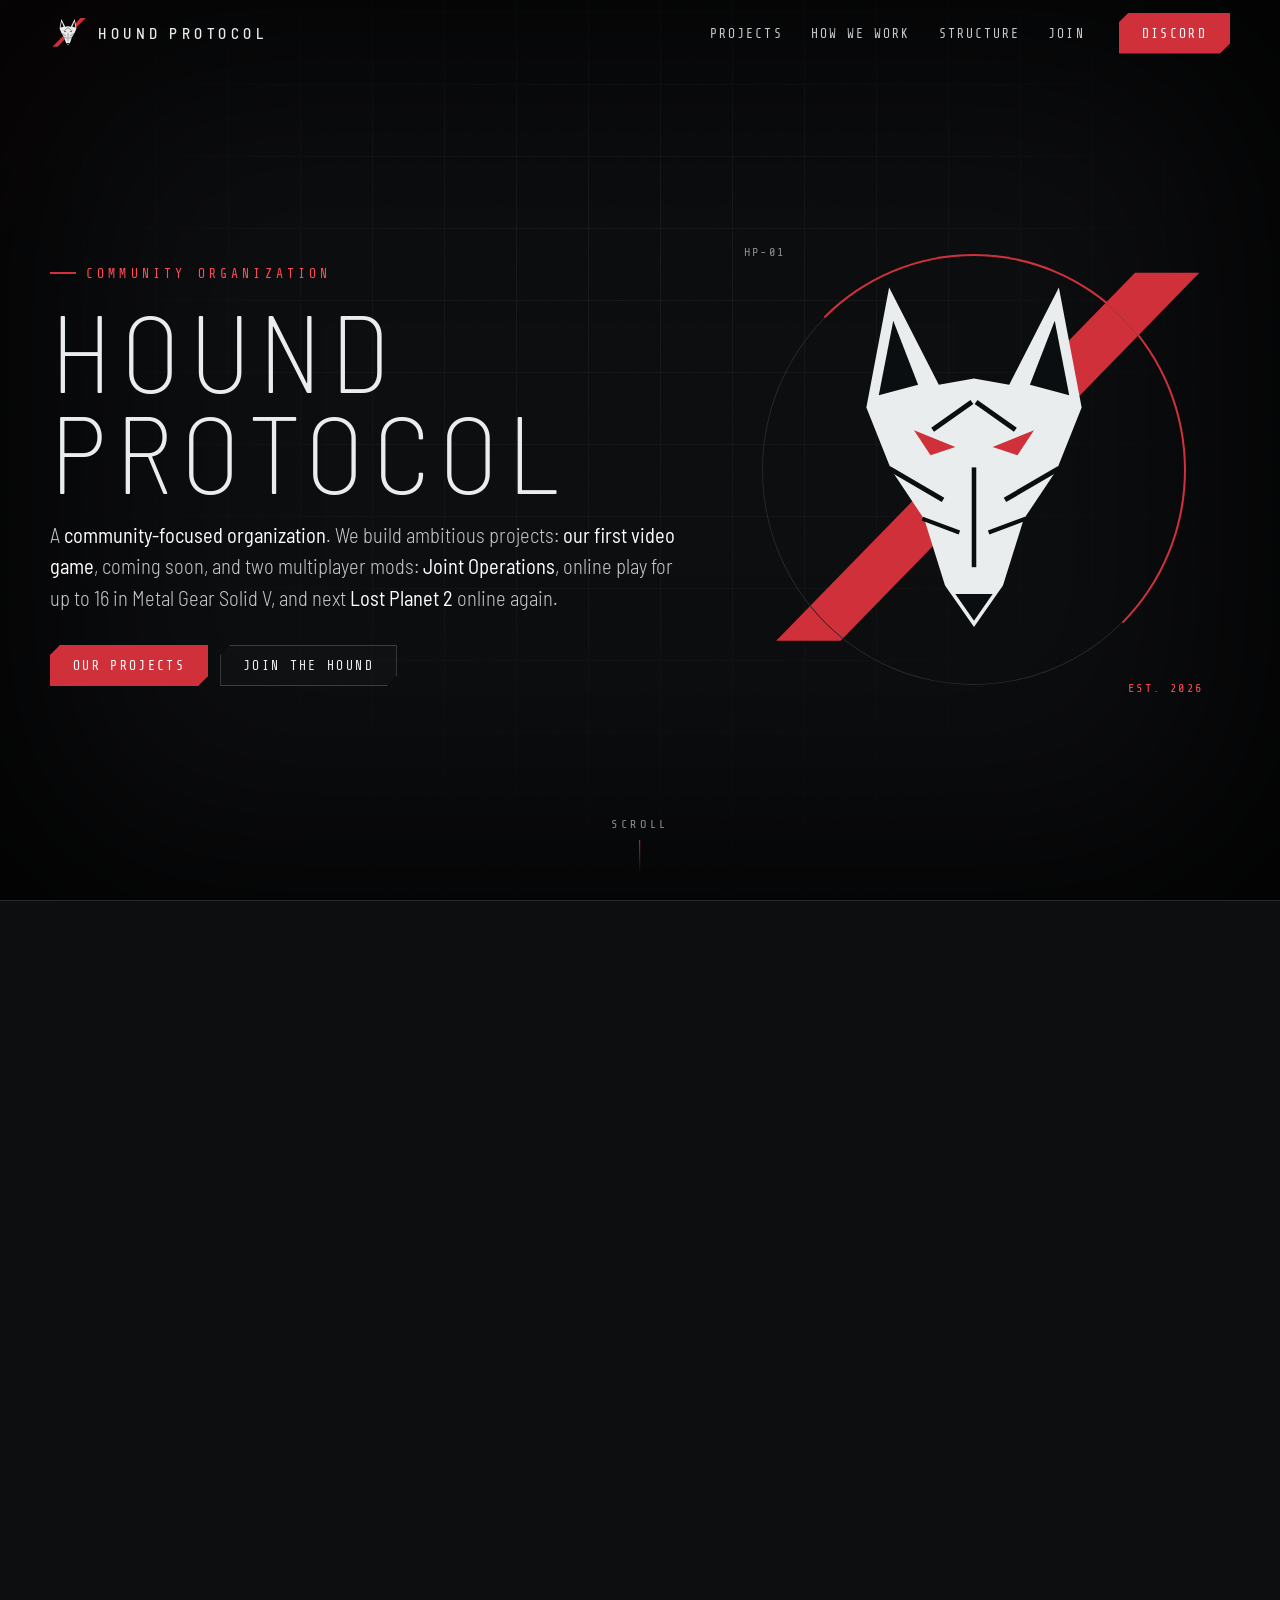
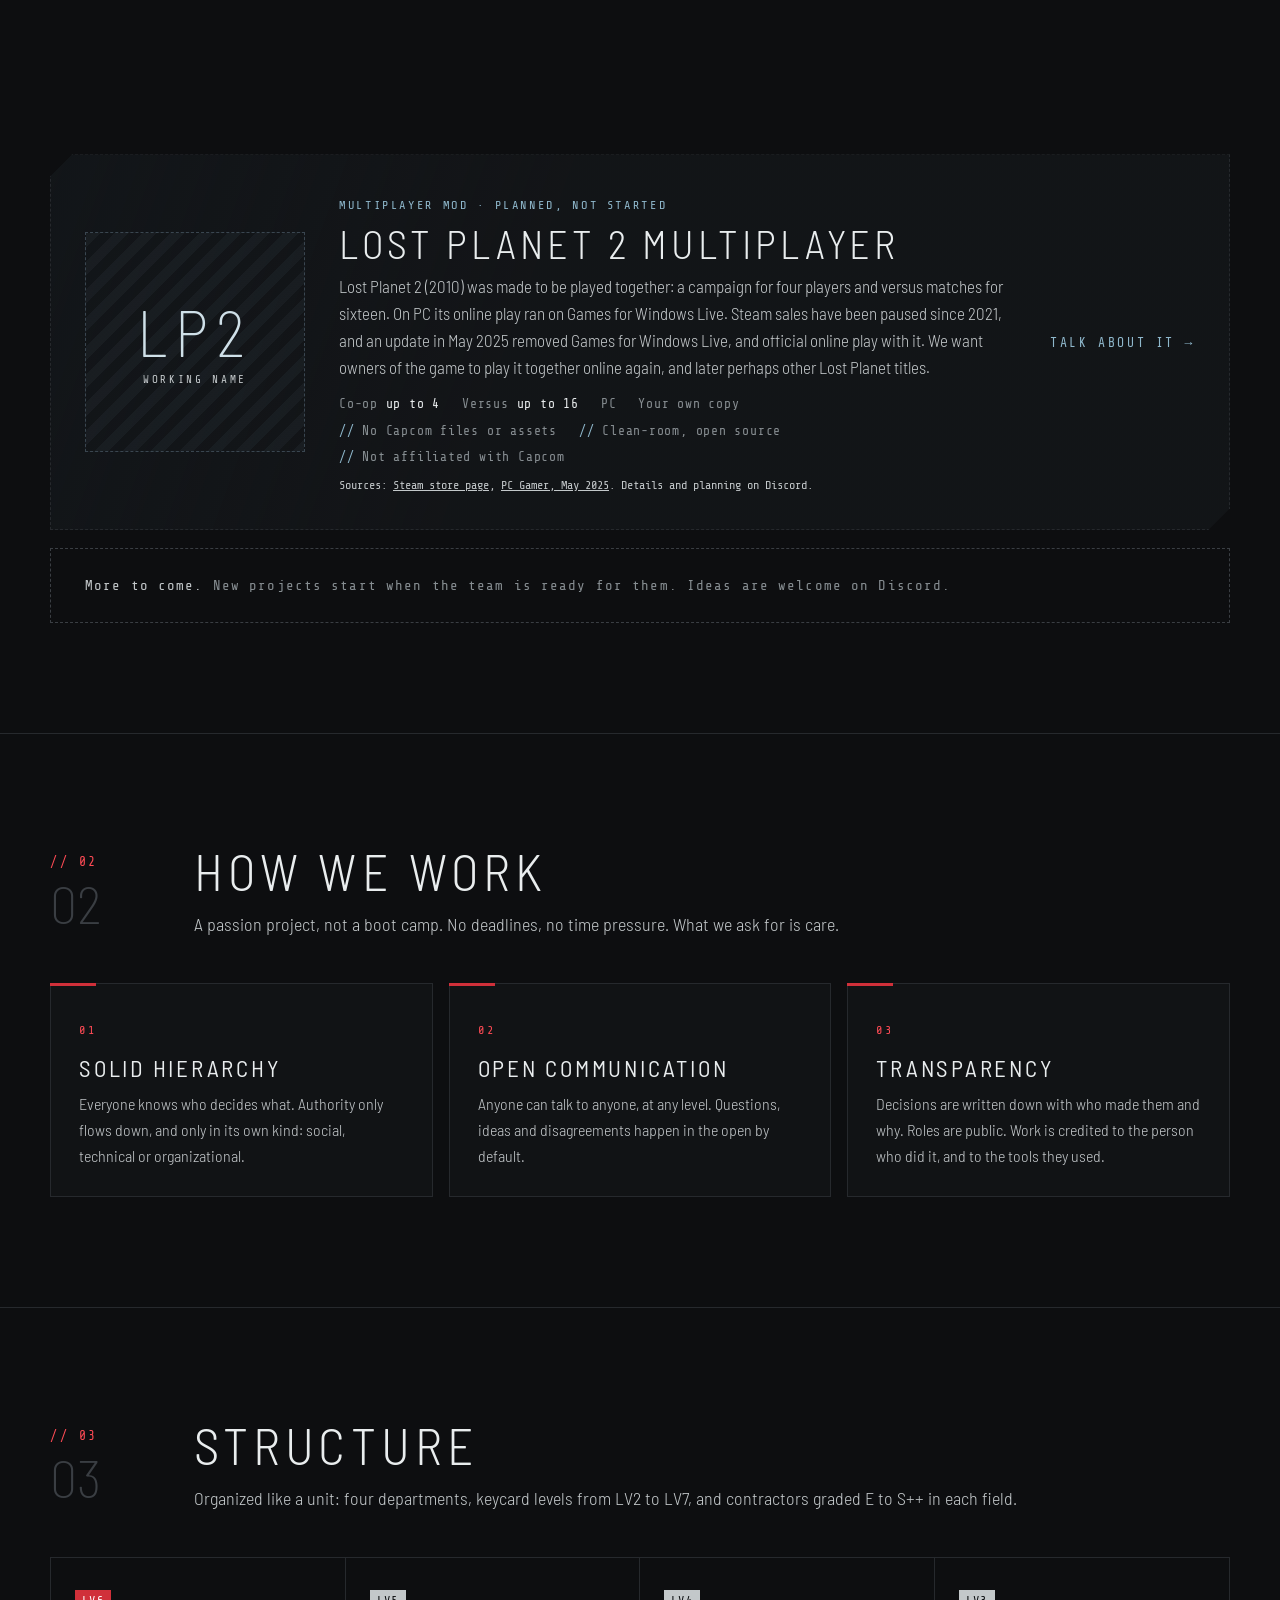
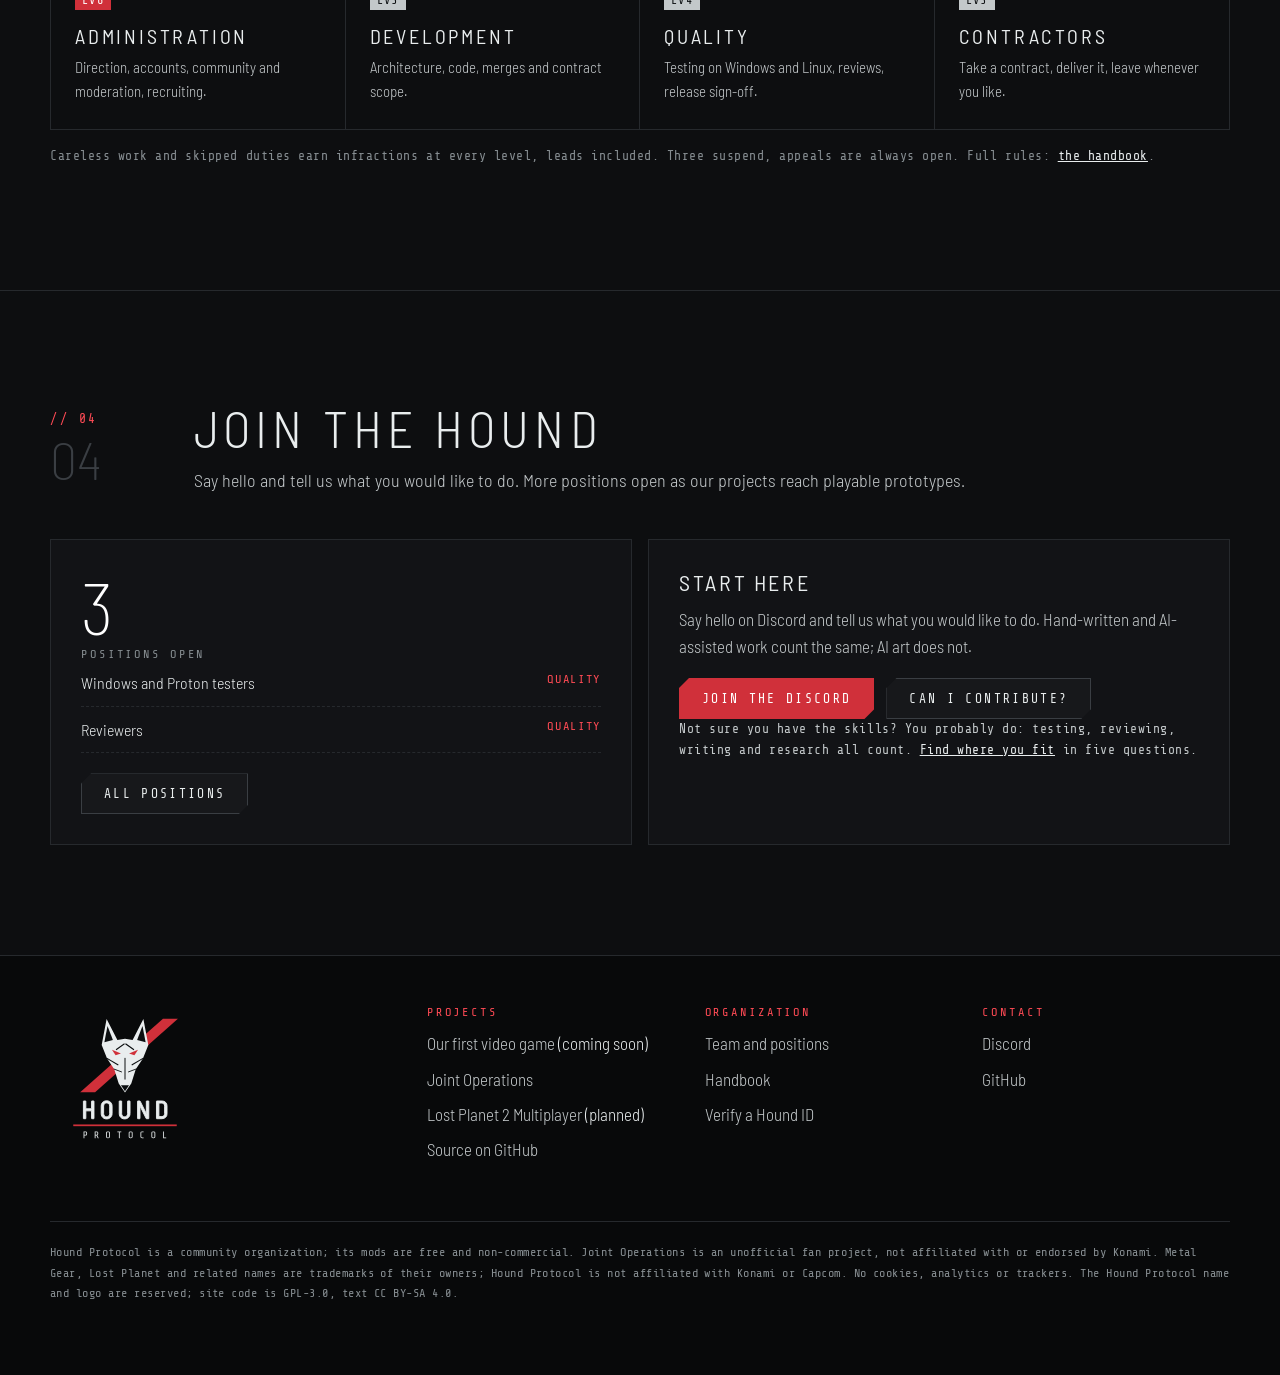
==== index.html @ f32d1c0a "Projects: our first video game (main project, coming soon, name withheld); Joint Operations and Lost" ====
<!doctype html>
<html lang="en" class="no-js">
<head>
<meta charset="utf-8">
<meta name="viewport" content="width=device-width, initial-scale=1, viewport-fit=cover">
<title>Hound Protocol</title>
<meta name="description" content="Hound Protocol is a community-focused organization. We build ambitious projects: our first video game, coming soon, and two multiplayer mods, Joint Operations for Metal Gear Solid V and Lost Planet 2 Multiplayer.">
<meta name="theme-color" content="#0d0e10">
<meta property="og:type" content="website">
<meta property="og:title" content="Hound Protocol">
<meta property="og:description" content="A community-focused organization. We build ambitious projects: our first video game, coming soon, and two multiplayer mods.">
<meta property="og:image" content="https://hound-protocol.github.io/hound-protocol-web/assets/brand/hound-protocol-avatar.png">
<link rel="icon" href="assets/img/favicon.svg" type="image/svg+xml">
<link rel="preload" href="assets/fonts/barlow-semi-condensed-extralight.woff" as="font" type="font/woff" crossorigin>
<link rel="stylesheet" href="assets/css/hp.css">
</head>
<body>
<div class="boot" id="boot" aria-hidden="true">
  <div><svg class="b-mark" viewBox="0 0 200 200" aria-hidden="true"><g class="b-slash"><polygon points="14.0,176.0 170.0,16.0 198.0,16.0 42.0,176.0" fill="#d0303a"/></g><g class="b-face"><g transform="translate(10 8) scale(0.9)"><polygon points="100.0,60.0 117.0,63.0 141.0,16.0 152.0,74.0 140.0,104.0 124.0,128.0 114.0,160.0 100.0,180.0 86.0,160.0 76.0,128.0 60.0,104.0 48.0,74.0 59.0,16.0 83.0,63.0" fill="#e9edee"/><polygon points="139.0,32.0 146.0,68.0 127.0,63.0" fill="#0b0e10"/><polygon points="109.0,93.0 129.0,85.0 121.0,97.0" fill="#d0303a"/><line x1="102" y1="72" x2="119" y2="84" stroke="#0b0e10" stroke-width="2.4" stroke-linecap="square"/><line x1="140" y1="104" x2="116" y2="118" stroke="#0b0e10" stroke-width="2.4" stroke-linecap="square"/><line x1="124" y1="128" x2="108" y2="134" stroke="#0b0e10" stroke-width="2" stroke-linecap="square"/><polygon points="61.0,32.0 54.0,68.0 73.0,63.0" fill="#0b0e10"/><polygon points="91.0,93.0 71.0,85.0 79.0,97.0" fill="#d0303a"/><line x1="98" y1="72" x2="81" y2="84" stroke="#0b0e10" stroke-width="2.4" stroke-linecap="square"/><line x1="60" y1="104" x2="84" y2="118" stroke="#0b0e10" stroke-width="2.4" stroke-linecap="square"/><line x1="76" y1="128" x2="92" y2="134" stroke="#0b0e10" stroke-width="2" stroke-linecap="square"/><line x1="100" y1="104" x2="100" y2="150" stroke="#0b0e10" stroke-width="2.2" stroke-linecap="square"/><polygon points="91.0,164.0 109.0,164.0 100.0,177.0" fill="#0b0e10"/></g></g></svg><div class="b-txt">Hound <i>/</i> Protocol</div><div class="b-bar"><span></span></div></div>
</div>
<div class="backdrop" aria-hidden="true"><div class="grid"></div><div class="hatch"></div><div class="sweep"></div><div class="vign"></div></div>

<header class="top" id="top">
  <div class="wrap">
    <a class="brand" href="#"><svg viewBox="0 0 200 200" aria-hidden="true"><polygon points="14.0,176.0 170.0,16.0 198.0,16.0 42.0,176.0" fill="#d0303a"/><g transform="translate(10 8) scale(0.9)"><polygon points="100.0,60.0 117.0,63.0 141.0,16.0 152.0,74.0 140.0,104.0 124.0,128.0 114.0,160.0 100.0,180.0 86.0,160.0 76.0,128.0 60.0,104.0 48.0,74.0 59.0,16.0 83.0,63.0" fill="#e9edee"/><polygon points="139.0,32.0 146.0,68.0 127.0,63.0" fill="#0b0e10"/><polygon points="109.0,93.0 129.0,85.0 121.0,97.0" fill="#d0303a"/><line x1="102" y1="72" x2="119" y2="84" stroke="#0b0e10" stroke-width="2.4" stroke-linecap="square"/><line x1="140" y1="104" x2="116" y2="118" stroke="#0b0e10" stroke-width="2.4" stroke-linecap="square"/><line x1="124" y1="128" x2="108" y2="134" stroke="#0b0e10" stroke-width="2" stroke-linecap="square"/><polygon points="61.0,32.0 54.0,68.0 73.0,63.0" fill="#0b0e10"/><polygon points="91.0,93.0 71.0,85.0 79.0,97.0" fill="#d0303a"/><line x1="98" y1="72" x2="81" y2="84" stroke="#0b0e10" stroke-width="2.4" stroke-linecap="square"/><line x1="60" y1="104" x2="84" y2="118" stroke="#0b0e10" stroke-width="2.4" stroke-linecap="square"/><line x1="76" y1="128" x2="92" y2="134" stroke="#0b0e10" stroke-width="2" stroke-linecap="square"/><line x1="100" y1="104" x2="100" y2="150" stroke="#0b0e10" stroke-width="2.2" stroke-linecap="square"/><polygon points="91.0,164.0 109.0,164.0 100.0,177.0" fill="#0b0e10"/></g></svg><b>Hound Protocol</b></a>
    <button class="menu-btn" id="menuBtn" aria-expanded="false" aria-controls="nav">Menu</button>
    <nav class="nav" id="nav" aria-label="Sections">
      <a href="#projects">Projects</a><a href="#how">How we work</a><a href="#structure">Structure</a><a href="#join">Join</a>
    </nav>
    <a class="btn red" href="https://discord.gg/QTpJ89kMCM" target="_blank" rel="noopener noreferrer">Discord</a>
  </div>
</header>

<main>
  <section class="hero" aria-label="Hound Protocol">
    <div class="wrap">
      <div class="rv">
        <span class="kicker">Community organization</span>
        <h1><span class="r">Hound</span><span class="r">Protocol</span></h1>
        <p class="lead">A <b>community-focused organization</b>. We build ambitious projects: <b>our first video game</b>, coming soon, and two multiplayer mods: <b>Joint Operations</b>, online play for up to 16 in Metal Gear Solid V, and next <b>Lost Planet 2</b> online again.</p>
        <div class="cta"><a class="btn red" href="#projects">Our projects</a><a class="btn" href="#join">Join the Hound</a></div>
      </div>
      <div class="hero-mark rv" data-d="200"><div class="ring"></div><span class="tick a">HP-01</span><span class="tick b">EST. 2026</span><div id="heroMark"><svg viewBox="0 0 200 200" role="img" aria-label="Hound Protocol"><g class="slash"><polygon points="14.0,176.0 170.0,16.0 198.0,16.0 42.0,176.0" fill="#d0303a"/></g><g transform="translate(10 8) scale(0.9)"><polygon points="100.0,60.0 117.0,63.0 141.0,16.0 152.0,74.0 140.0,104.0 124.0,128.0 114.0,160.0 100.0,180.0 86.0,160.0 76.0,128.0 60.0,104.0 48.0,74.0 59.0,16.0 83.0,63.0" fill="#e9edee"/><polygon points="139.0,32.0 146.0,68.0 127.0,63.0" fill="#0b0e10"/><polygon points="109.0,93.0 129.0,85.0 121.0,97.0" fill="#d0303a"/><line x1="102" y1="72" x2="119" y2="84" stroke="#0b0e10" stroke-width="2.4" stroke-linecap="square"/><line x1="140" y1="104" x2="116" y2="118" stroke="#0b0e10" stroke-width="2.4" stroke-linecap="square"/><line x1="124" y1="128" x2="108" y2="134" stroke="#0b0e10" stroke-width="2" stroke-linecap="square"/><polygon points="61.0,32.0 54.0,68.0 73.0,63.0" fill="#0b0e10"/><polygon points="91.0,93.0 71.0,85.0 79.0,97.0" fill="#d0303a"/><line x1="98" y1="72" x2="81" y2="84" stroke="#0b0e10" stroke-width="2.4" stroke-linecap="square"/><line x1="60" y1="104" x2="84" y2="118" stroke="#0b0e10" stroke-width="2.4" stroke-linecap="square"/><line x1="76" y1="128" x2="92" y2="134" stroke="#0b0e10" stroke-width="2" stroke-linecap="square"/><line x1="100" y1="104" x2="100" y2="150" stroke="#0b0e10" stroke-width="2.2" stroke-linecap="square"/><polygon points="91.0,164.0 109.0,164.0 100.0,177.0" fill="#0b0e10"/></g></svg></div></div>
    </div>
    <div class="scroll-cue">Scroll</div>
  </section>

  <section class="s" id="projects">
    <div class="wrap">
      <div class="s-head rv"><div class="s-num">// 01<b>01</b></div><div><h2>Projects</h2><p>Our first video game leads the way. Beside it, two multiplayer mods, built in the open and free, each with its own plan.</p></div></div>
      <article class="proj game rv wipe" id="first-game" aria-labelledby="gameTitle">
        <div class="ph" aria-hidden="true"><span class="stamp">Classified</span><b>HP&#8209;G1</b><span>Name withheld</span></div>
        <div>
          <span class="tag">Main project · Coming soon</span>
          <h3 id="gameTitle">Our first video game</h3>
          <p>Hound Protocol's first original game: an atmospheric offroad trucking game, set in a world of our own. Its name and details stay under wraps for now. More when it is ready.</p>
          <ul class="facts"><li>Original game</li><li>Our own world</li><li>Status <b>coming soon</b></li></ul>
        </div>
        <a class="go" href="https://discord.gg/QTpJ89kMCM" target="_blank" rel="noopener noreferrer">Follow on Discord →</a>
      </article>
      <a class="proj mod rv wipe" href="https://hound-protocol.github.io/Joint-Operations/">
        <img src="assets/brand/joint-operations-mark.svg" alt="Joint Operations" width="220" height="203">
        <div>
          <span class="tag">Multiplayer mod · In development</span>
          <h3>Joint Operations</h3>
          <p>A multiplayer mod for Metal Gear Solid V: The Phantom Pain. The host runs the missions, up to 15 clients share the session in the same open world. Windows and Linux. Free and open source.</p>
          <ul class="facts"><li>Website <b id="joVersion">1.x</b></li><li>First playable <b>0.1</b></li><li>Players <b>up to 16</b></li></ul>
          <div class="meter"><i id="joMeter" data-w="0%"></i></div><ul class="facts"><li id="joProgress">Road to 0.1</li></ul>
        </div>
        <span class="go">Visit the project →</span>
      </a>
      <article class="proj planned rv wipe" id="lost-planet-2" aria-labelledby="lp2Title">
        <div class="ph" aria-hidden="true"><b>LP2</b><span>Working name</span></div>
        <div>
          <span class="tag">Multiplayer mod · Planned, not started</span>
          <h3 id="lp2Title">Lost Planet&nbsp;2 Multiplayer</h3>
          <p>Lost Planet 2 (2010) was made to be played together: a campaign for four players and versus matches for sixteen. On PC its online play ran on Games for Windows Live. Steam sales have been paused since 2021, and an update in May 2025 removed Games for Windows Live, and official online play with it. We want owners of the game to play it together online again, and later perhaps other Lost Planet titles.</p>
          <ul class="facts"><li>Co-op <b>up to 4</b></li><li>Versus <b>up to 16</b></li><li>PC</li><li>Your own copy</li></ul>
          <ul class="facts rules"><li>No Capcom files or assets</li><li>Clean-room, open source</li><li>Not affiliated with Capcom</li></ul>
          <p class="src">Sources: <a href="https://store.steampowered.com/app/45750/Lost_Planet_2" target="_blank" rel="noopener noreferrer">Steam store page</a>, <a href="https://www.pcgamer.com/games/action/4-years-after-being-delisted-lost-planet-2-finally-got-a-steam-update-to-remove-games-for-windows-live-but-it-also-removed-online-multiplayer-and-blew-up-everyones-saves/" target="_blank" rel="noopener noreferrer">PC Gamer, May 2025</a>. Details and planning on Discord.</p>
        </div>
        <a class="go" href="https://discord.gg/QTpJ89kMCM" target="_blank" rel="noopener noreferrer">Talk about it →</a>
      </article>
      <div class="next rv" data-d="150"><b>More to come.</b> New projects start when the team is ready for them. Ideas are welcome on Discord.</div>
    </div>
  </section>

  <section class="s" id="how">
    <div class="wrap">
      <div class="s-head rv"><div class="s-num">// 02<b>02</b></div><div><h2>How we work</h2><p>A passion project, not a boot camp. No deadlines, no time pressure. What we ask for is care.</p></div></div>
      <div class="cards">
        <article class="card rv" data-d="0"><span class="n">01</span><h3>Solid hierarchy</h3><p>Everyone knows who decides what. Authority only flows down, and only in its own kind: social, technical or organizational.</p></article>
        <article class="card rv" data-d="120"><span class="n">02</span><h3>Open communication</h3><p>Anyone can talk to anyone, at any level. Questions, ideas and disagreements happen in the open by default.</p></article>
        <article class="card rv" data-d="240"><span class="n">03</span><h3>Transparency</h3><p>Decisions are written down with who made them and why. Roles are public. Work is credited to the person who did it, and to the tools they used.</p></article>
      </div>
    </div>
  </section>

  <section class="s" id="structure">
    <div class="wrap">
      <div class="s-head rv"><div class="s-num">// 03<b>03</b></div><div><h2>Structure</h2><p>Organized like a unit: four departments, keycard levels from LV2 to LV7, and contractors graded E to S++ in each field.</p></div></div>
      <div class="chain rv wipe">
        <div class="dept"><span class="lv">LV6</span><h3>Administration</h3><p>Direction, accounts, community and moderation, recruiting.</p></div>
        <div class="dept"><span class="lv">LV5</span><h3>Development</h3><p>Architecture, code, merges and contract scope.</p></div>
        <div class="dept"><span class="lv">LV4</span><h3>Quality</h3><p>Testing on Windows and Linux, reviews, release sign-off.</p></div>
        <div class="dept"><span class="lv">LV3</span><h3>Contractors</h3><p>Take a contract, deliver it, leave whenever you like.</p></div>
      </div>
      <p class="note rv">Careless work and skipped duties earn infractions at every level, leads included. Three suspend, appeals are always open. Full rules: <a href="https://hound-protocol.github.io/Joint-Operations/#/guides">the handbook</a>.</p>
    </div>
  </section>

  <section class="s" id="join">
    <div class="wrap">
      <div class="s-head rv"><div class="s-num">// 04<b>04</b></div><div><h2>Join the Hound</h2><p>Say hello and tell us what you would like to do. More positions open as our projects reach playable prototypes.</p></div></div>
      <div class="join">
        <div class="panel rv" data-d="0"><div class="big-num" id="openNum">3<small>positions open</small></div><ul class="open-list" id="openList"><li>Windows and Proton testers<span>Quality</span></li><li>Reviewers<span>Quality</span></li></ul><a class="btn" href="https://hound-protocol.github.io/Joint-Operations/#/team">All positions</a></div>
        <div class="panel rv" data-d="150"><h3>Start here</h3><p>Say hello on Discord and tell us what you would like to do. Hand-written and AI-assisted work count the same; AI art does not.</p>
          <div class="cta" style="display:flex;flex-wrap:wrap;gap:12px"><a class="btn red" href="https://discord.gg/QTpJ89kMCM" target="_blank" rel="noopener noreferrer">Join the Discord</a><a class="btn" href="https://hound-protocol.github.io/Joint-Operations/#/guides/hp-gde-017">Can I contribute?</a></div>
          <p class="note">Not sure you have the skills? You probably do: testing, reviewing, writing and research all count. <a href="https://hound-protocol.github.io/Joint-Operations/#/guides/hp-gde-017">Find where you fit</a> in five questions.</p></div>
      </div>
    </div>
  </section>
</main>

<footer>
  <div class="wrap">
    <div><img class="lock" src="assets/brand/hound-protocol-lockup.svg" alt="Hound Protocol" width="150" height="138"></div>
    <div><h4>Projects</h4><ul><li><a href="#first-game">Our first video game</a> (coming soon)</li><li><a href="https://hound-protocol.github.io/Joint-Operations/">Joint Operations</a></li><li><a href="#lost-planet-2">Lost Planet 2 Multiplayer</a> (planned)</li><li><a href="https://github.com/Hound-Protocol/Joint-Operations">Source on GitHub</a></li></ul></div>
    <div><h4>Organization</h4><ul><li><a href="https://hound-protocol.github.io/Joint-Operations/#/team">Team and positions</a></li><li><a href="https://hound-protocol.github.io/Joint-Operations/#/guides">Handbook</a></li><li><a href="https://hound-protocol.github.io/Joint-Operations/#/verify">Verify a Hound ID</a></li></ul></div>
    <div><h4>Contact</h4><ul><li><a href="https://discord.gg/QTpJ89kMCM">Discord</a></li><li><a href="https://github.com/Hound-Protocol">GitHub</a></li></ul></div>
    <p class="fine">Hound Protocol is a community organization; its mods are free and non-commercial. Joint Operations is an unofficial fan project, not affiliated with or endorsed by Konami. Metal Gear, Lost Planet and related names are trademarks of their owners; Hound Protocol is not affiliated with Konami or Capcom. No cookies, analytics or trackers. The Hound Protocol name and logo are reserved; site code is GPL-3.0, text CC BY-SA 4.0.</p>
  </div>
</footer>
<script src="assets/js/hp.js"></script>
</body>
</html>
---- assets/css/hp.css ----
/* Hound Protocol: organization site. Colors from the logo: white, black and red. */
@font-face { font-family: "Barlow Semi Condensed"; font-weight: 200; font-display: swap; src: url("../fonts/barlow-semi-condensed-extralight.woff") format("woff"); }
@font-face { font-family: "Barlow Semi Condensed"; font-weight: 300; font-display: swap; src: url("../fonts/barlow-semi-condensed-light.woff") format("woff"); }
@font-face { font-family: "Barlow Semi Condensed"; font-weight: 400; font-display: swap; src: url("../fonts/barlow-semi-condensed-regular.woff") format("woff"); }
@font-face { font-family: "Barlow Semi Condensed"; font-weight: 500; font-display: swap; src: url("../fonts/barlow-semi-condensed-medium.woff") format("woff"); }
@font-face { font-family: "Share Tech Mono"; font-weight: 400; font-display: swap; src: url("../fonts/share-tech-mono-regular.woff") format("woff"); }

:root {
  color-scheme: dark;
  --ink: #08090a; --bg: #0d0e10; --bg-2: #141619; --line: #26292d; --line-2: #3a3e43;
  --fg: #e9edee; --fg-2: #c3c8ca; --dim: #868d91;
  --red: #d0303a; --red-hi: #ff4b55; --red-lo: rgba(208,48,58,.14);
  --ui: "Barlow Semi Condensed", "Arial Narrow", Arial, sans-serif;
  --mono: "Share Tech Mono", ui-monospace, Consolas, monospace;
  --ease: cubic-bezier(.2,.8,.2,1);
  --w: 1180px; --w: min(1180px, calc(100vw - 48px));
}
*, *::before, *::after { box-sizing: border-box; }
html { scroll-behavior: smooth; -webkit-text-size-adjust: 100%; }
body { margin: 0; background: var(--bg); color: var(--fg); font: 300 17px/1.6 var(--ui); overflow-x: hidden; }
a { color: inherit; }
::selection { background: var(--red); color: #fff; }
:focus-visible { outline: 2px solid var(--red-hi); outline-offset: 3px; }
.wrap { width: var(--w); margin: 0 auto; }
[hidden] { display: none !important; }

/* ---------- Backdrop: diagonal hatching, grid and a slow red sweep ---------- */
.backdrop { position: fixed; top: 0; right: 0; bottom: 0; left: 0; z-index: 0; pointer-events: none; overflow: hidden; }
.backdrop .grid { position: absolute; top: -60px; right: -60px; bottom: -60px; left: -60px; opacity: .5;
  background-image: linear-gradient(var(--line) 1px, transparent 1px), linear-gradient(90deg, var(--line) 1px, transparent 1px); background-size: 72px 72px;
  -webkit-mask-image: radial-gradient(ellipse at 50% 30%, #000 0, transparent 70%); mask-image: radial-gradient(ellipse at 50% 30%, #000 0, transparent 70%); }
.backdrop .hatch { position: absolute; top: 0; right: 0; bottom: 0; left: 0; opacity: .5; background: repeating-linear-gradient(-55deg, transparent 0 22px, rgba(208,48,58,.035) 22px 23px); }
.backdrop .sweep { position: absolute; top: -20%; left: -40%; width: 30%; height: 140%; transform: rotate(35deg); background: linear-gradient(90deg, transparent, rgba(208,48,58,.08), transparent); animation: sweep 14s linear infinite; }
.backdrop .vign { position: absolute; top: 0; right: 0; bottom: 0; left: 0; box-shadow: inset 0 0 220px 60px rgba(0,0,0,.85); }
@keyframes sweep { to { left: 140%; } }

/* ---------- Boot sequence ---------- */
.boot { position: fixed; top: 0; right: 0; bottom: 0; left: 0; z-index: 50; display: grid; place-items: center; background: var(--ink); transition: opacity .6s var(--ease), visibility .6s; }
.boot.done { opacity: 0; visibility: hidden; }
.boot .b-mark { width: 150px; height: 150px; }
.boot .b-slash { transform-origin: 0 100%; transform: scaleX(0); animation: slashIn .55s .15s var(--ease) forwards; }
.boot .b-face { opacity: 0; animation: faceIn .6s .55s var(--ease) forwards; }
.boot .b-txt { margin-top: 18px; font: 400 13px/1 var(--mono); letter-spacing: .5em; text-transform: uppercase; color: var(--dim); text-align: center; }
.boot .b-txt i { font-style: normal; color: var(--red-hi); }
.boot .b-bar { width: 180px; height: 2px; margin: 14px auto 0; background: var(--line); overflow: hidden; }
.boot .b-bar span { display: block; height: 100%; width: 0; background: var(--red); animation: load 1.1s .3s var(--ease) forwards; }
@keyframes slashIn { to { transform: scaleX(1); } }
@keyframes faceIn { from { opacity: 0; transform: translateY(6px); } to { opacity: 1; transform: none; } }
@keyframes load { to { width: 100%; } }

/* ---------- Top bar ---------- */
.top { position: fixed; top: 0; left: 0; right: 0; z-index: 20; transition: background-color .4s var(--ease), border-color .4s; border-bottom: 1px solid transparent; }
.top.solid { background: rgba(8,9,10,.88); border-bottom-color: var(--line); -webkit-backdrop-filter: blur(8px); backdrop-filter: blur(8px); }
.top .wrap { display: flex; align-items: center; gap: 22px; height: 66px; }
.brand { display: flex; align-items: center; gap: 12px; text-decoration: none; }
.brand svg { width: 36px; height: 36px; }
.brand b { font: 500 15px/1 var(--ui); letter-spacing: .3em; text-transform: uppercase; }
.nav { display: flex; gap: 4px; margin-left: auto; }
.nav a { position: relative; padding: 10px 12px; font: 400 13px/1 var(--mono); letter-spacing: .16em; text-transform: uppercase; color: var(--fg-2); text-decoration: none; transition: color .3s var(--ease); }
.nav a::after { content: ""; position: absolute; left: 12px; right: 12px; bottom: 4px; height: 2px; background: var(--red); transform: scaleX(0); transform-origin: left; transition: transform .35s var(--ease); }
.nav a:hover, .nav a.on { color: #fff; }
.nav a:hover::after, .nav a.on::after { transform: scaleX(1); }
.btn { display: inline-flex; align-items: center; gap: 10px; padding: 13px 22px; font: 400 13px/1 var(--mono); letter-spacing: .18em; text-transform: uppercase; text-decoration: none; color: var(--fg); border: 1px solid var(--line-2); background: rgba(255,255,255,.02);
  -webkit-clip-path: polygon(10px 0, 100% 0, 100% calc(100% - 10px), calc(100% - 10px) 100%, 0 100%, 0 10px); clip-path: polygon(10px 0, 100% 0, 100% calc(100% - 10px), calc(100% - 10px) 100%, 0 100%, 0 10px);
  transition: background-color .3s var(--ease), border-color .3s, color .3s, transform .3s var(--ease); }
.btn:hover { border-color: var(--fg); background: rgba(255,255,255,.07); transform: translateY(-1px); }
.btn.red { background: var(--red); border-color: var(--red); color: #fff; }
.btn.red:hover { background: var(--red-hi); border-color: var(--red-hi); }
.btn:active { transform: translateY(1px); }
.btn svg { width: 16px; height: 16px; }
.menu-btn { display: none; margin-left: auto; background: none; border: 1px solid var(--line-2); color: var(--fg); padding: 9px 12px; font: 400 12px/1 var(--mono); letter-spacing: .16em; }

/* ---------- Hero ---------- */
main { position: relative; z-index: 1; }
.hero { position: relative; min-height: 100vh; min-height: 100svh; display: flex; align-items: center; padding: 110px 0 70px; }
.hero .wrap { display: grid; grid-template-columns: minmax(0, 1.1fr) minmax(0, .9fr); gap: 40px; align-items: center; }
.kicker { display: inline-flex; align-items: center; gap: 10px; font: 400 13px/1 var(--mono); letter-spacing: .32em; text-transform: uppercase; color: var(--red-hi); }
.kicker::before { content: ""; width: 26px; height: 2px; background: var(--red); }
.hero h1 { margin: 18px 0 18px; font: 200 clamp(54px, 8.6vw, 128px)/.92 var(--ui); letter-spacing: .08em; text-transform: uppercase; }
.hero h1 span { display: block; }
.hero h1 .r { color: var(--fg); -webkit-text-stroke: 0; }
.hero h1 .o { font-weight: 500; letter-spacing: .14em; font-size: .42em; color: var(--fg-2); margin-top: 10px; }
.hero p.lead { max-width: 34em; margin: 0 0 30px; font: 300 clamp(18px, 1.6vw, 22px)/1.55 var(--ui); color: var(--fg-2); }
.hero p.lead b { color: #fff; font-weight: 400; }
.hero .cta { display: flex; flex-wrap: wrap; gap: 12px; }
.hero-mark { position: relative; justify-self: center; width: min(460px, 80vw); aspect-ratio: 1; }
.hero-mark svg { width: 100%; height: 100%; overflow: visible; }
.hero-mark .slash { transform-origin: 7% 88%; }
.hero-mark .ring { position: absolute; top: 4%; right: 4%; bottom: 4%; left: 4%; border: 1px solid var(--line); border-radius: 50%; }
.hero-mark .ring::before { content: ""; position: absolute; top: -2px; right: -2px; bottom: -2px; left: -2px; border-radius: 50%; border: 2px solid transparent; border-top-color: var(--red); border-right-color: var(--red); animation: spin 9s linear infinite; }
.hero-mark .tick { position: absolute; font: 400 12px/1 var(--mono); letter-spacing: .2em; color: var(--dim); }
.hero-mark .tick.a { top: 2%; left: 0; } .hero-mark .tick.b { bottom: 2%; right: 0; color: var(--red-hi); }
@keyframes spin { to { transform: rotate(360deg); } }
.scroll-cue { position: absolute; left: 50%; bottom: 26px; transform: translateX(-50%); font: 400 12px/1 var(--mono); letter-spacing: .3em; color: var(--dim); text-transform: uppercase; }
.scroll-cue::after { content: ""; display: block; width: 1px; height: 34px; margin: 10px auto 0; background: linear-gradient(var(--red), transparent); animation: cue 2s var(--ease) infinite; }
@keyframes cue { 0% { transform: scaleY(0); transform-origin: top; } 50% { transform: scaleY(1); transform-origin: top; } 51% { transform-origin: bottom; } 100% { transform: scaleY(0); transform-origin: bottom; } }

/* ---------- Sections ---------- */
section.s { position: relative; padding: 110px 0; border-top: 1px solid var(--line); }
.s-head { display: grid; grid-template-columns: 120px minmax(0, 1fr); gap: 24px; margin-bottom: 44px; }
.s-num { font: 400 13px/1.2 var(--mono); letter-spacing: .2em; color: var(--red-hi); padding-top: 10px; }
.s-num b { display: block; font: 200 54px/1 var(--ui); color: var(--line-2); letter-spacing: 0; margin-top: 6px; }
.s-head h2 { margin: 0 0 12px; font: 300 clamp(34px, 4vw, 54px)/1.05 var(--ui); letter-spacing: .1em; text-transform: uppercase; }
.s-head p { margin: 0; max-width: 46em; color: var(--fg-2); font-size: 18px; }

/* Reveal: a red slash wipes across, then the content settles */
.rv { position: relative; opacity: 0; transform: translateY(18px); transition: opacity .7s var(--ease), transform .7s var(--ease); }
.rv.in { opacity: 1; transform: none; }
.rv.wipe::after { content: ""; position: absolute; top: 0; bottom: 0; left: 0; right: 0; background: var(--red); transform: scaleX(0); transform-origin: left; pointer-events: none; }
.rv.wipe.in::after { animation: wipe .75s var(--ease); }
@keyframes wipe { 0% { transform: scaleX(0); transform-origin: left; } 45% { transform: scaleX(1); transform-origin: left; } 55% { transform: scaleX(1); transform-origin: right; } 100% { transform: scaleX(0); transform-origin: right; } }

/* Projects */
.proj { position: relative; display: grid; grid-template-columns: 220px minmax(0, 1fr) auto; gap: 34px; align-items: center; padding: 34px; border: 1px solid var(--line); background: linear-gradient(110deg, rgba(242,140,40,.06), rgba(20,22,25,.85) 40%); text-decoration: none;
  -webkit-clip-path: polygon(22px 0, 100% 0, 100% calc(100% - 22px), calc(100% - 22px) 100%, 0 100%, 0 22px); clip-path: polygon(22px 0, 100% 0, 100% calc(100% - 22px), calc(100% - 22px) 100%, 0 100%, 0 22px);
  transition: border-color .4s var(--ease), transform .4s var(--ease), background-color .4s; }
.proj:hover { border-color: #f28c28; transform: translateY(-3px); }
.proj img { width: 100%; height: auto; display: block; transition: transform .6s var(--ease); }
.proj:hover img { transform: scale(1.04) rotate(-1deg); }
.proj h3 { margin: 6px 0 10px; font: 300 40px/1 var(--ui); letter-spacing: .1em; text-transform: uppercase; }
.proj p { margin: 0 0 14px; color: var(--fg-2); max-width: 40em; }
.proj .tag { font: 400 12px/1 var(--mono); letter-spacing: .22em; text-transform: uppercase; color: #f28c28; }
.facts { display: flex; flex-wrap: wrap; gap: 8px 22px; margin: 0; padding: 0; list-style: none; font: 400 13px/1.4 var(--mono); color: var(--dim); letter-spacing: .06em; }
.facts b { color: var(--fg); font-weight: 400; }
.meter { height: 3px; background: var(--line); margin: 14px 0 4px; max-width: 420px; }
.meter i { display: block; height: 100%; width: 0; background: #f28c28; transition: width 1.4s var(--ease); }
.proj .go { font: 400 13px/1 var(--mono); letter-spacing: .2em; text-transform: uppercase; color: #f28c28; white-space: nowrap; }
.next { margin-top: 18px; padding: 26px 34px; border: 1px dashed var(--line-2); color: var(--dim); font: 400 14px/1.5 var(--mono); letter-spacing: .08em; }
.next b { color: var(--fg-2); font-weight: 400; }

/* Principles */
.cards { display: grid; grid-template-columns: repeat(3, minmax(0, 1fr)); gap: 16px; }
.card { position: relative; padding: 30px 28px 28px; border: 1px solid var(--line); background: rgba(20,22,25,.7); transition: border-color .4s var(--ease), transform .4s var(--ease), background-color .4s; }
.card::before { content: ""; position: absolute; top: -1px; left: -1px; width: 46px; height: 3px; background: var(--red); transition: width .5s var(--ease); }
.card:hover { transform: translateY(-4px); border-color: var(--line-2); background: rgba(26,28,32,.85); }
.card:hover::before { width: calc(100% + 2px); }
.card .n { font: 400 12px/1 var(--mono); letter-spacing: .24em; color: var(--red-hi); }
.card h3 { margin: 14px 0 10px; font: 400 23px/1.15 var(--ui); letter-spacing: .12em; text-transform: uppercase; }
.card p { margin: 0; color: var(--fg-2); font-size: 16px; }

/* Departments as a chain */
.chain { display: grid; grid-template-columns: repeat(4, minmax(0, 1fr)); gap: 0; border: 1px solid var(--line); }
.dept { padding: 26px 24px; border-right: 1px solid var(--line); transition: background-color .4s var(--ease); }
.dept:last-child { border-right: 0; }
.dept:hover { background: var(--red-lo); }
.dept .lv { display: inline-block; padding: 4px 7px; font: 400 12px/1 var(--mono); letter-spacing: .12em; color: #0b0e10; background: var(--fg-2); }
.dept:first-child .lv { background: var(--red); color: #fff; }
.dept h3 { margin: 14px 0 8px; font: 400 20px/1.1 var(--ui); letter-spacing: .14em; text-transform: uppercase; }
.dept p { margin: 0; font-size: 15px; color: var(--fg-2); }
.note { margin-top: 16px; font: 400 13px/1.6 var(--mono); color: var(--dim); letter-spacing: .04em; }
.note a { color: var(--fg); }

/* Join */
.join { display: grid; grid-template-columns: minmax(0, 1fr) minmax(0, 1fr); gap: 16px; }
.panel { padding: 30px; border: 1px solid var(--line); background: rgba(20,22,25,.75); }
.panel h3 { margin: 0 0 10px; font: 400 22px/1.15 var(--ui); letter-spacing: .12em; text-transform: uppercase; }
.panel p { margin: 0 0 18px; color: var(--fg-2); }
.open-list { list-style: none; margin: 0 0 20px; padding: 0; }
.open-list li { display: flex; justify-content: space-between; gap: 12px; padding: 10px 0; border-bottom: 1px dashed var(--line); font-size: 16px; }
.open-list li span { font: 400 12px/1.6 var(--mono); letter-spacing: .14em; text-transform: uppercase; color: var(--red-hi); }
.big-num { font: 200 72px/1 var(--ui); color: #fff; }
.big-num small { display: block; margin-top: 6px; font: 400 12px/1 var(--mono); letter-spacing: .24em; text-transform: uppercase; color: var(--dim); }

/* Footer */
footer { position: relative; z-index: 1; padding: 50px 0 60px; border-top: 1px solid var(--line); background: rgba(8,9,10,.9); }
footer .wrap { display: grid; grid-template-columns: minmax(0, 1.4fr) repeat(3, minmax(0, 1fr)); gap: 30px; }
footer .lock { width: 150px; }
footer h4 { margin: 0 0 12px; font: 400 12px/1 var(--mono); letter-spacing: .24em; text-transform: uppercase; color: var(--red-hi); }
footer ul { list-style: none; margin: 0; padding: 0; }
footer li { margin: 0 0 8px; }
footer a { color: var(--fg-2); text-decoration: none; transition: color .3s; }
footer a:hover { color: #fff; }
footer .fine { grid-column: 1 / -1; margin-top: 20px; padding-top: 20px; border-top: 1px solid var(--line); font: 400 12px/1.7 var(--mono); color: var(--dim); letter-spacing: .04em; }

/* ---------- Responsive ---------- */
@media (max-width: 980px) {
  .hero .wrap { grid-template-columns: 1fr; text-align: left; }
  .hero-mark { width: min(300px, 70vw); grid-row: 1; justify-self: start; }
  .cards { grid-template-columns: 1fr; }
  .chain { grid-template-columns: repeat(2, minmax(0, 1fr)); }
  .dept:nth-child(2) { border-right: 0; } .dept:nth-child(-n+2) { border-bottom: 1px solid var(--line); }
  .proj { grid-template-columns: 140px minmax(0, 1fr); } .proj .go { grid-column: 1 / -1; }
  .join { grid-template-columns: 1fr; }
  footer .wrap { grid-template-columns: 1fr 1fr; }
}
@media (max-width: 720px) {
  .nav { display: none; position: absolute; top: 66px; left: 0; right: 0; flex-direction: column; padding: 10px 24px 20px; background: rgba(8,9,10,.97); border-bottom: 1px solid var(--line); }
  .nav.open { display: flex; }
  .menu-btn { display: block; }
  .top .btn.red { display: none; }
  .s-head { grid-template-columns: 1fr; gap: 8px; }
  .s-num b { display: none; }
  section.s { padding: 80px 0; }
  .proj { grid-template-columns: 1fr; padding: 26px; } .proj img { width: 140px; }
  .chain { grid-template-columns: 1fr; } .dept { border-right: 0; border-bottom: 1px solid var(--line); }
  footer .wrap { grid-template-columns: 1fr; }
}

/* Reduced motion: everything visible at once, no movement */
@media (prefers-reduced-motion: reduce) {
  *, *::before, *::after { animation: none !important; transition: none !important; }
  .rv { opacity: 1; transform: none; }
  .boot { display: none; }
  .boot .b-slash { transform: none; } .boot .b-face { opacity: 1; }
}
.no-js .rv { opacity: 1; transform: none; }
.no-js .boot { display: none; }
/* Planned project card (Lost Planet 2) */
.proj.planned { margin-top: 18px; background: linear-gradient(110deg, rgba(120,170,200,.05), rgba(20,22,25,.85) 40%); border-style: dashed; }
.proj.planned:hover { border-color: #8fb8cc; transform: none; }
.proj.planned .tag, .proj.planned .go { color: #8fb8cc; }
.proj.planned .ph { aspect-ratio: 1; display: grid; place-content: center; text-align: center; gap: 10px; border: 1px dashed #3a4650; background: repeating-linear-gradient(135deg, rgba(143,184,204,.05) 0 10px, transparent 10px 20px); }
.proj.planned .ph b { font: 200 64px/1 var(--ui); letter-spacing: .12em; color: #cfe0e8; }
.proj.planned .ph span { font: 400 11px/1 var(--mono); letter-spacing: .24em; text-transform: uppercase; color: var(--fg-2); }
.proj.planned .rules { margin-top: 8px; } .proj.planned .rules li::before { content: "// "; color: #8fb8cc; }
.proj .src { max-width: none; margin: 10px 0 0; font: 400 12px/1.6 var(--mono); color: var(--fg-2); }
.proj .src a { color: inherit; }
.proj.planned .go { text-decoration: none; }
@media (max-width: 900px) { .proj.planned .ph b { font-size: 42px; } }
@media (max-width: 620px) { .proj.planned .ph { width: 140px; } }
/* The first game: the main project, gold and classified until it is announced */
.proj.game { background: linear-gradient(110deg, rgba(224,178,90,.10), rgba(20,22,25,.88) 45%); border-color: rgba(224,178,90,.45); }
.proj.game:hover { border-color: #e0b25a; transform: none; }
.proj.game .tag, .proj.game .go { color: #e0b25a; } .proj.game .go { text-decoration: none; }
.proj.game .ph { position: relative; aspect-ratio: 1; display: grid; place-content: center; text-align: center; gap: 10px; border: 1px solid rgba(224,178,90,.4); background: repeating-linear-gradient(45deg, rgba(224,178,90,.06) 0 3px, transparent 3px 8px), #121417; overflow: hidden; }
.proj.game .ph b { font: 200 54px/1 var(--ui); letter-spacing: .1em; color: #f1dcae; }
.proj.game .ph span { font: 400 11px/1 var(--mono); letter-spacing: .24em; text-transform: uppercase; color: var(--fg-2); }
.proj.game .ph .stamp { position: absolute; top: 16px; left: -30px; width: 140px; padding: 4px 0; transform: rotate(-35deg); background: #d0303a; color: #fff; font-size: 10px; letter-spacing: .3em; }
.proj.game h3 { color: #fff; }
.proj.mod { margin-top: 18px; }
@media (max-width: 900px) { .proj.game .ph b { font-size: 36px; } }
@media (max-width: 620px) { .proj.game .ph { width: 140px; } }
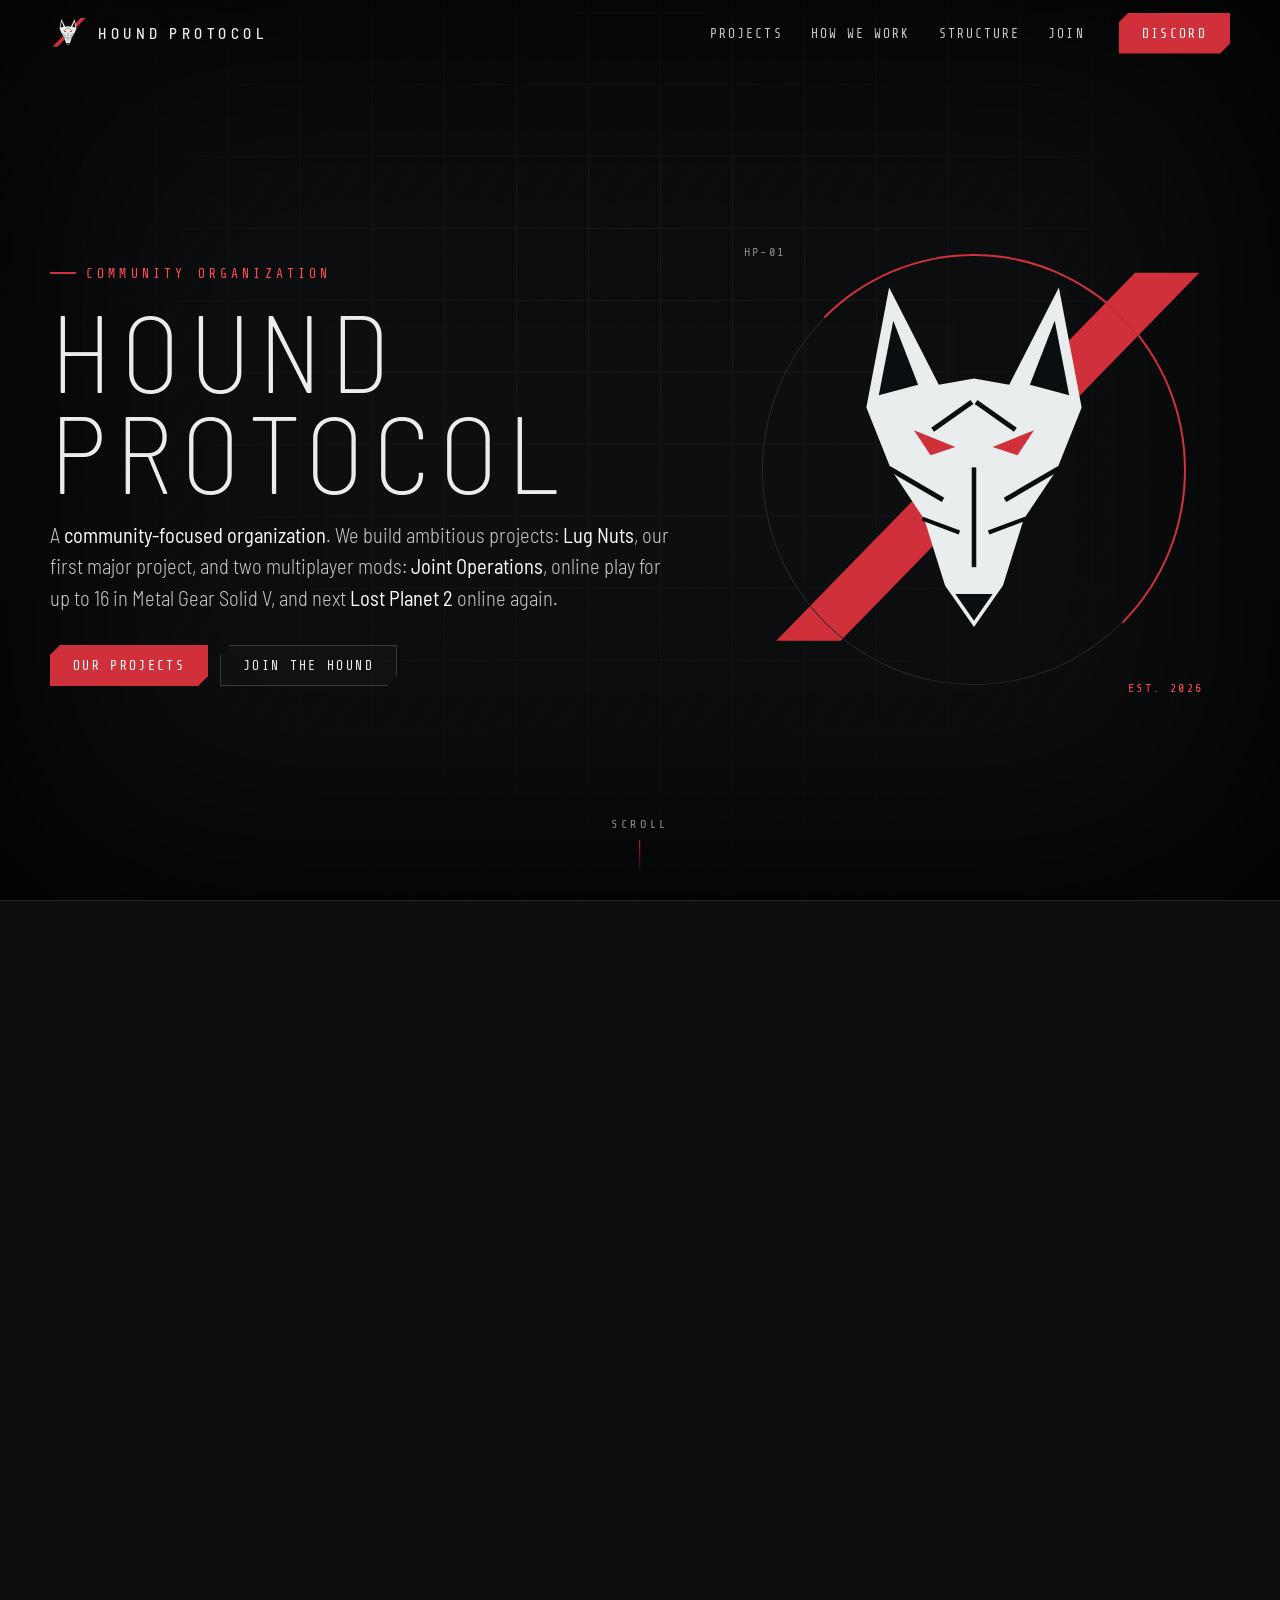
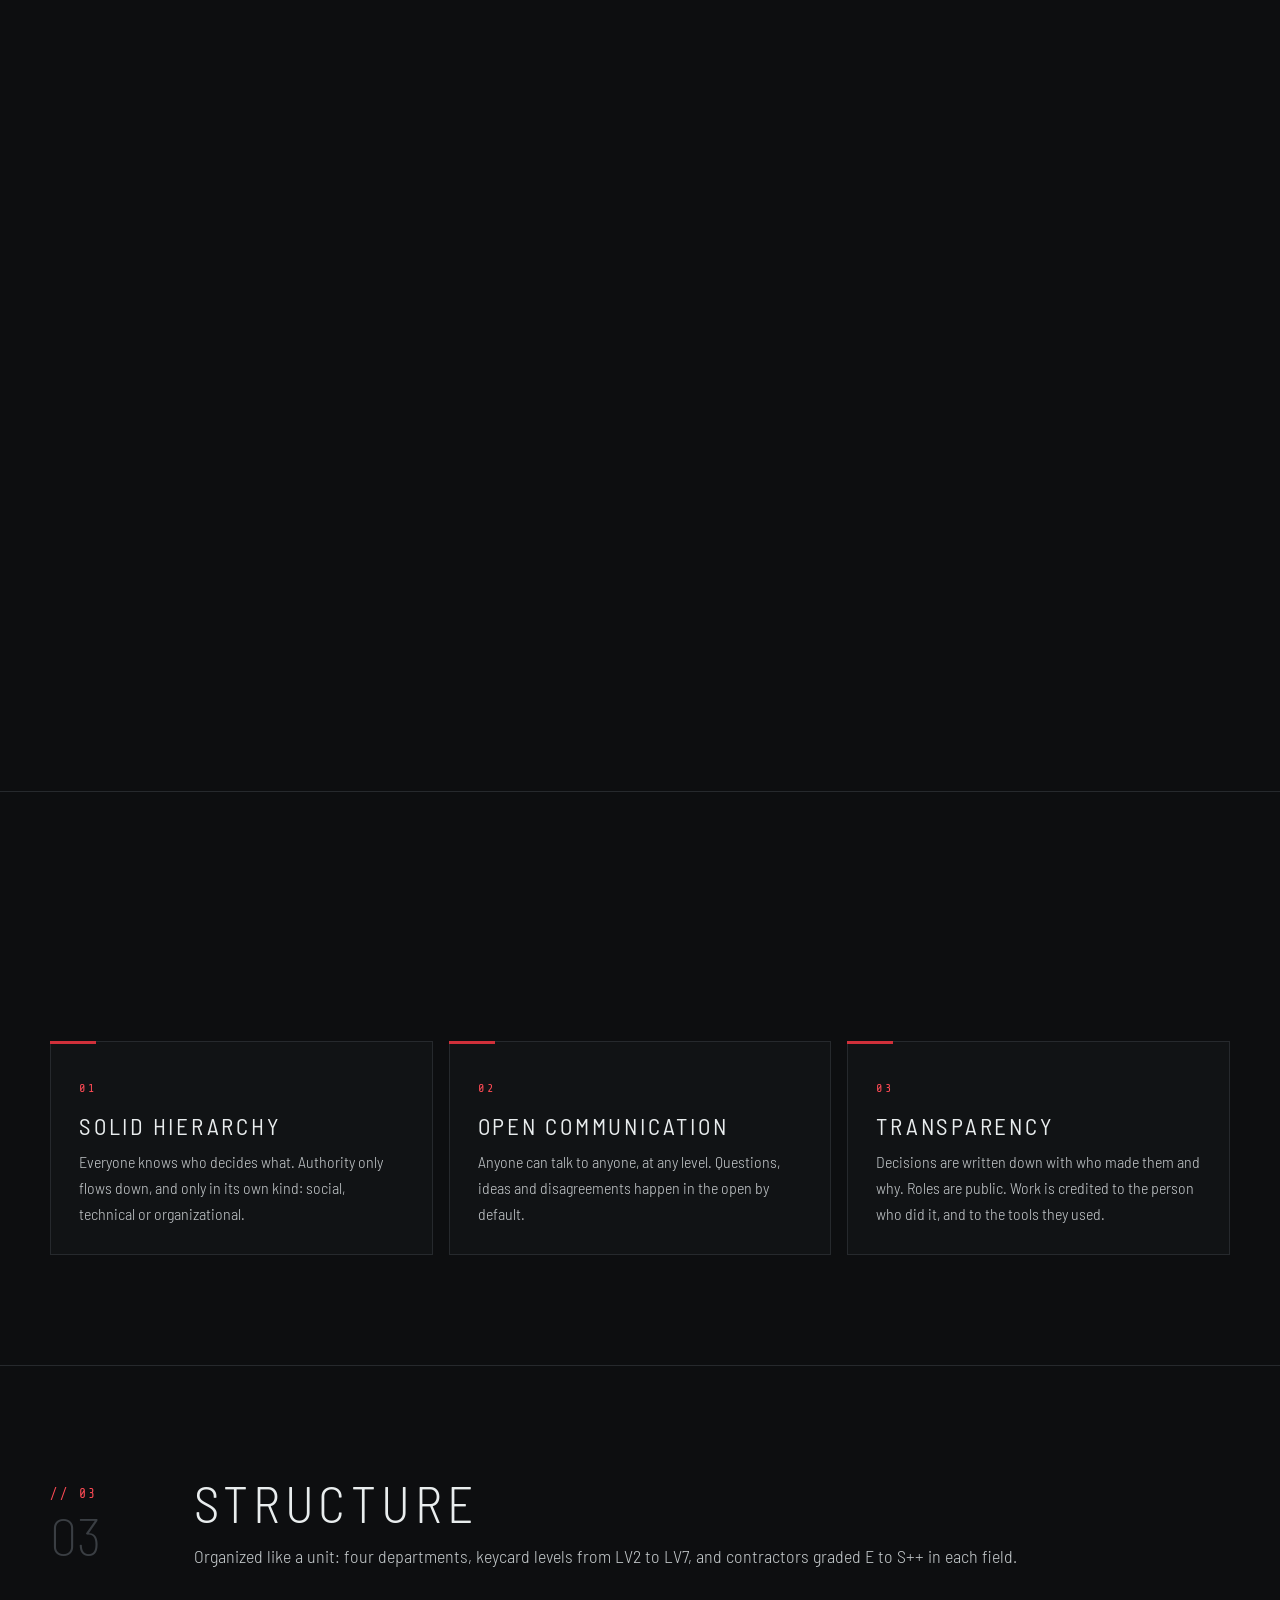
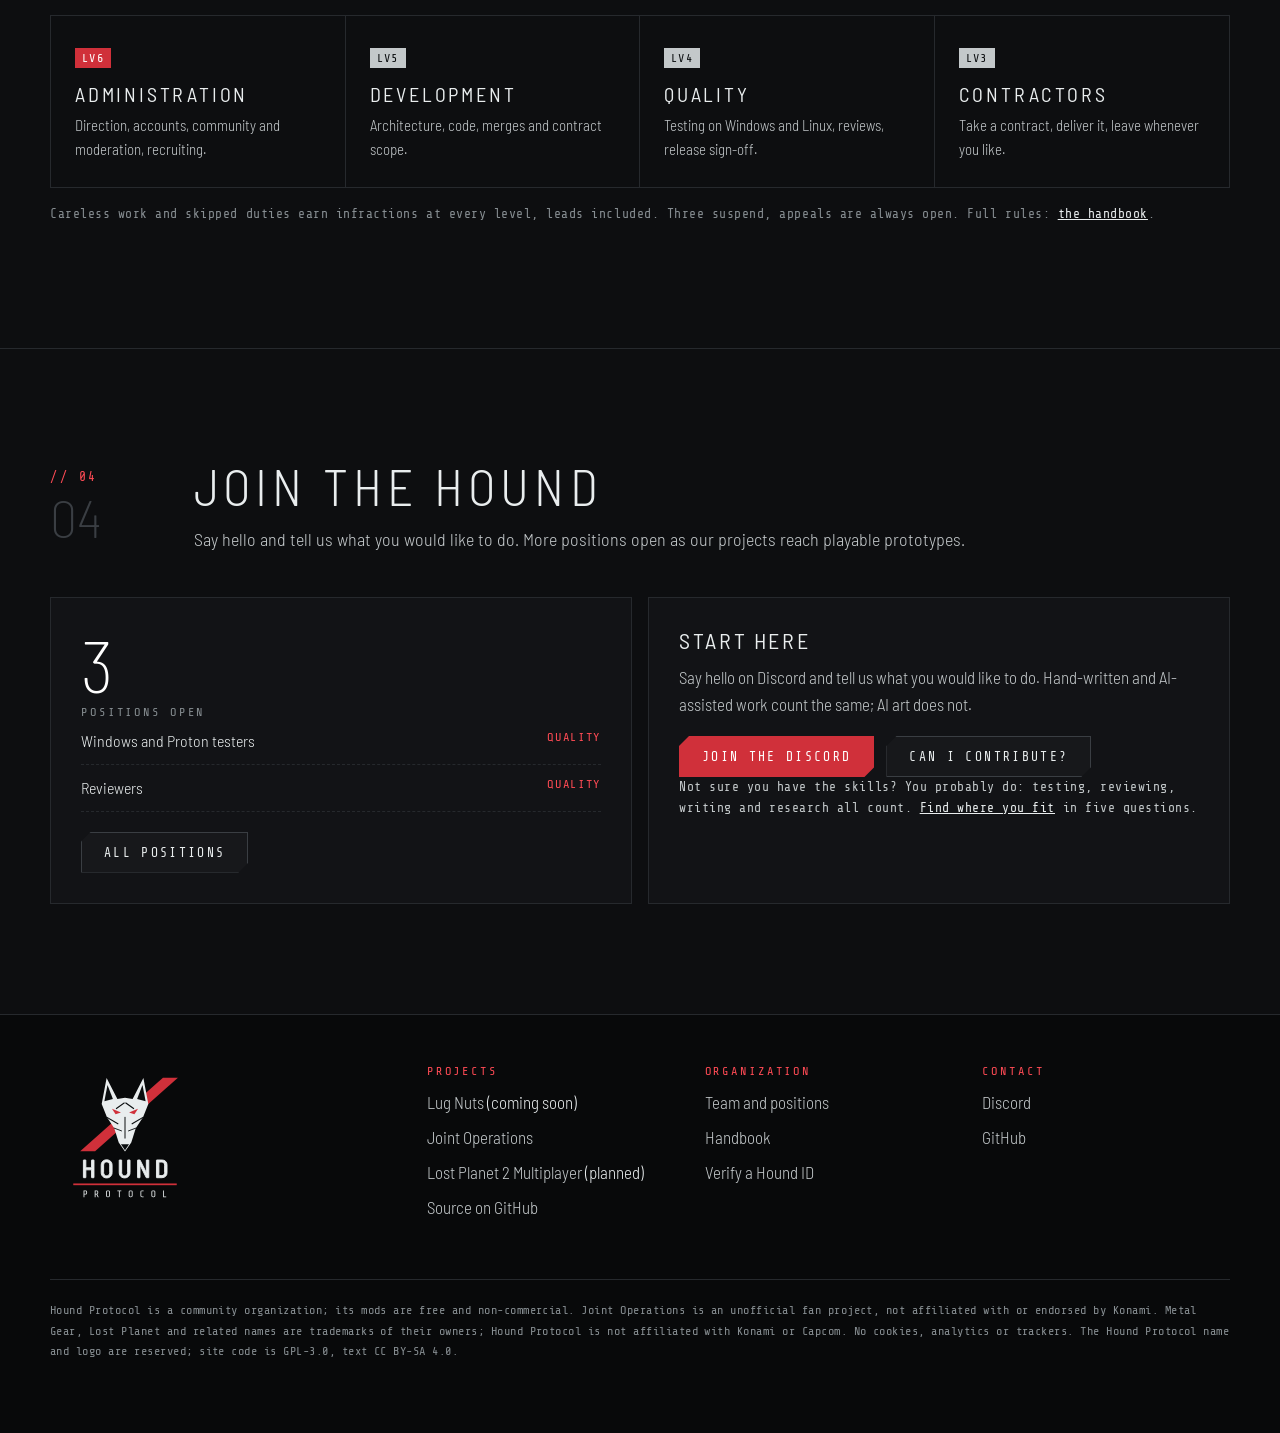
==== commit 39086da6: "Projects: Lug Nuts, our first major project, with a short pitch and a turning lug nut icon Co-Author" ====
--- a/index.html
+++ b/index.html
@@ -4,11 +4,11 @@
 <meta charset="utf-8">
 <meta name="viewport" content="width=device-width, initial-scale=1, viewport-fit=cover">
 <title>Hound Protocol</title>
-<meta name="description" content="Hound Protocol is a community-focused organization. We build ambitious projects: our first video game, coming soon, and two multiplayer mods, Joint Operations for Metal Gear Solid V and Lost Planet 2 Multiplayer.">
+<meta name="description" content="Hound Protocol is a community-focused organization. We build ambitious projects: Lug Nuts, an offroad trucking game and our first major project, and two multiplayer mods, Joint Operations for Metal Gear Solid V and Lost Planet 2 Multiplayer.">
 <meta name="theme-color" content="#0d0e10">
 <meta property="og:type" content="website">
 <meta property="og:title" content="Hound Protocol">
-<meta property="og:description" content="A community-focused organization. We build ambitious projects: our first video game, coming soon, and two multiplayer mods.">
+<meta property="og:description" content="A community-focused organization. We build ambitious projects: Lug Nuts, our first major project, and two multiplayer mods.">
 <meta property="og:image" content="https://hound-protocol.github.io/hound-protocol-web/assets/brand/hound-protocol-avatar.png">
 <link rel="icon" href="assets/img/favicon.svg" type="image/svg+xml">
 <link rel="preload" href="assets/fonts/barlow-semi-condensed-extralight.woff" as="font" type="font/woff" crossorigin>
@@ -37,7 +37,7 @@
       <div class="rv">
         <span class="kicker">Community organization</span>
         <h1><span class="r">Hound</span><span class="r">Protocol</span></h1>
-        <p class="lead">A <b>community-focused organization</b>. We build ambitious projects: <b>our first video game</b>, coming soon, and two multiplayer mods: <b>Joint Operations</b>, online play for up to 16 in Metal Gear Solid V, and next <b>Lost Planet 2</b> online again.</p>
+        <p class="lead">A <b>community-focused organization</b>. We build ambitious projects: <b>Lug Nuts</b>, our first major project, and two multiplayer mods: <b>Joint Operations</b>, online play for up to 16 in Metal Gear Solid V, and next <b>Lost Planet 2</b> online again.</p>
         <div class="cta"><a class="btn red" href="#projects">Our projects</a><a class="btn" href="#join">Join the Hound</a></div>
       </div>
       <div class="hero-mark rv" data-d="200"><div class="ring"></div><span class="tick a">HP-01</span><span class="tick b">EST. 2026</span><div id="heroMark"><svg viewBox="0 0 200 200" role="img" aria-label="Hound Protocol"><g class="slash"><polygon points="14.0,176.0 170.0,16.0 198.0,16.0 42.0,176.0" fill="#d0303a"/></g><g transform="translate(10 8) scale(0.9)"><polygon points="100.0,60.0 117.0,63.0 141.0,16.0 152.0,74.0 140.0,104.0 124.0,128.0 114.0,160.0 100.0,180.0 86.0,160.0 76.0,128.0 60.0,104.0 48.0,74.0 59.0,16.0 83.0,63.0" fill="#e9edee"/><polygon points="139.0,32.0 146.0,68.0 127.0,63.0" fill="#0b0e10"/><polygon points="109.0,93.0 129.0,85.0 121.0,97.0" fill="#d0303a"/><line x1="102" y1="72" x2="119" y2="84" stroke="#0b0e10" stroke-width="2.4" stroke-linecap="square"/><line x1="140" y1="104" x2="116" y2="118" stroke="#0b0e10" stroke-width="2.4" stroke-linecap="square"/><line x1="124" y1="128" x2="108" y2="134" stroke="#0b0e10" stroke-width="2" stroke-linecap="square"/><polygon points="61.0,32.0 54.0,68.0 73.0,63.0" fill="#0b0e10"/><polygon points="91.0,93.0 71.0,85.0 79.0,97.0" fill="#d0303a"/><line x1="98" y1="72" x2="81" y2="84" stroke="#0b0e10" stroke-width="2.4" stroke-linecap="square"/><line x1="60" y1="104" x2="84" y2="118" stroke="#0b0e10" stroke-width="2.4" stroke-linecap="square"/><line x1="76" y1="128" x2="92" y2="134" stroke="#0b0e10" stroke-width="2" stroke-linecap="square"/><line x1="100" y1="104" x2="100" y2="150" stroke="#0b0e10" stroke-width="2.2" stroke-linecap="square"/><polygon points="91.0,164.0 109.0,164.0 100.0,177.0" fill="#0b0e10"/></g></svg></div></div>
@@ -47,14 +47,14 @@
 
   <section class="s" id="projects">
     <div class="wrap">
-      <div class="s-head rv"><div class="s-num">// 01<b>01</b></div><div><h2>Projects</h2><p>Our first video game leads the way. Beside it, two multiplayer mods, built in the open and free, each with its own plan.</p></div></div>
-      <article class="proj game rv wipe" id="first-game" aria-labelledby="gameTitle">
-        <div class="ph" aria-hidden="true"><span class="stamp">Classified</span><b>HP&#8209;G1</b><span>Name withheld</span></div>
+      <div class="s-head rv"><div class="s-num">// 01<b>01</b></div><div><h2>Projects</h2><p>Lug Nuts, our first major project, leads the way. Beside it, two multiplayer mods, built in the open and free, each with its own plan.</p></div></div>
+      <article class="proj game rv wipe" id="lug-nuts" aria-labelledby="gameTitle">
+        <div class="ph" aria-hidden="true"><span class="stamp">Coming soon</span><svg class="nut" viewBox="0 0 100 100"><polygon points="50,6 88,28 88,72 50,94 12,72 12,28"/><polygon class="in" points="50,18 77,34 77,66 50,82 23,66 23,34"/><circle cx="50" cy="50" r="16"/><path class="th" d="M38 44a14 14 0 0 1 24 0M38 50a14 14 0 0 0 24 0M40 57a12 12 0 0 0 20 0"/></svg><span>Video game</span></div>
         <div>
-          <span class="tag">Main project · Coming soon</span>
-          <h3 id="gameTitle">Our first video game</h3>
-          <p>Hound Protocol's first original game: an atmospheric offroad trucking game, set in a world of our own. Its name and details stay under wraps for now. More when it is ready.</p>
-          <ul class="facts"><li>Original game</li><li>Our own world</li><li>Status <b>coming soon</b></li></ul>
+          <span class="tag">Our first major project · Coming soon</span>
+          <h3 id="gameTitle">Lug Nuts</h3>
+          <p>An offroad trucking game about the fight to keep a heavy truck under control on ground that will not hold still. You feel every ton of the load and every rock under the wheels, through the steering, the cab and the sound. More information will be revealed in due time.</p>
+          <ul class="facts pitch"><li>Heavy trucks, unstable ground</li><li>Felt through wheel, cab and sound</li><li>Weather and seasons that change the job</li><li>Crews of up to <b>8</b></li><li>Built for mods</li><li>A world of our own</li></ul>
         </div>
         <a class="go" href="https://discord.gg/QTpJ89kMCM" target="_blank" rel="noopener noreferrer">Follow on Discord →</a>
       </article>
@@ -125,7 +125,7 @@
 <footer>
   <div class="wrap">
     <div><img class="lock" src="assets/brand/hound-protocol-lockup.svg" alt="Hound Protocol" width="150" height="138"></div>
-    <div><h4>Projects</h4><ul><li><a href="#first-game">Our first video game</a> (coming soon)</li><li><a href="https://hound-protocol.github.io/Joint-Operations/">Joint Operations</a></li><li><a href="#lost-planet-2">Lost Planet 2 Multiplayer</a> (planned)</li><li><a href="https://github.com/Hound-Protocol/Joint-Operations">Source on GitHub</a></li></ul></div>
+    <div><h4>Projects</h4><ul><li><a href="#lug-nuts">Lug Nuts</a> (coming soon)</li><li><a href="https://hound-protocol.github.io/Joint-Operations/">Joint Operations</a></li><li><a href="#lost-planet-2">Lost Planet 2 Multiplayer</a> (planned)</li><li><a href="https://github.com/Hound-Protocol/Joint-Operations">Source on GitHub</a></li></ul></div>
     <div><h4>Organization</h4><ul><li><a href="https://hound-protocol.github.io/Joint-Operations/#/team">Team and positions</a></li><li><a href="https://hound-protocol.github.io/Joint-Operations/#/guides">Handbook</a></li><li><a href="https://hound-protocol.github.io/Joint-Operations/#/verify">Verify a Hound ID</a></li></ul></div>
     <div><h4>Contact</h4><ul><li><a href="https://discord.gg/QTpJ89kMCM">Discord</a></li><li><a href="https://github.com/Hound-Protocol">GitHub</a></li></ul></div>
     <p class="fine">Hound Protocol is a community organization; its mods are free and non-commercial. Joint Operations is an unofficial fan project, not affiliated with or endorsed by Konami. Metal Gear, Lost Planet and related names are trademarks of their owners; Hound Protocol is not affiliated with Konami or Capcom. No cookies, analytics or trackers. The Hound Protocol name and logo are reserved; site code is GPL-3.0, text CC BY-SA 4.0.</p>
--- a/assets/css/hp.css
+++ b/assets/css/hp.css
@@ -225,8 +225,13 @@
 .proj.game .ph { position: relative; aspect-ratio: 1; display: grid; place-content: center; text-align: center; gap: 10px; border: 1px solid rgba(224,178,90,.4); background: repeating-linear-gradient(45deg, rgba(224,178,90,.06) 0 3px, transparent 3px 8px), #121417; overflow: hidden; }
 .proj.game .ph b { font: 200 54px/1 var(--ui); letter-spacing: .1em; color: #f1dcae; }
 .proj.game .ph span { font: 400 11px/1 var(--mono); letter-spacing: .24em; text-transform: uppercase; color: var(--fg-2); }
-.proj.game .ph .stamp { position: absolute; top: 16px; left: -30px; width: 140px; padding: 4px 0; transform: rotate(-35deg); background: #d0303a; color: #fff; font-size: 10px; letter-spacing: .3em; }
+.proj.game .ph .stamp { position: absolute; top: 24px; left: -44px; width: 180px; padding: 4px 0; text-align: center; transform: rotate(-35deg); z-index: 1; background: #d0303a; color: #fff; font-size: 10px; letter-spacing: .3em; }
 .proj.game h3 { color: #fff; }
 .proj.mod { margin-top: 18px; }
 @media (max-width: 900px) { .proj.game .ph b { font-size: 36px; } }
 @media (max-width: 620px) { .proj.game .ph { width: 140px; } }
+.proj.game .ph .nut { width: 62%; height: auto; margin: 0 auto; fill: none; stroke: #e0b25a; stroke-width: 3; stroke-linejoin: round; filter: drop-shadow(0 0 10px rgba(224,178,90,.3)); animation: nutTurn 14s linear infinite; }
+.proj.game .ph .nut .in { stroke-width: 1.5; opacity: .6; } .proj.game .ph .nut .th { stroke-width: 1.4; opacity: .5; }
+@keyframes nutTurn { to { transform: rotate(360deg); } }
+@media (prefers-reduced-motion: reduce) { .proj.game .ph .nut { animation: none; } }
+.proj.game .pitch li::before { content: "// "; color: #e0b25a; }
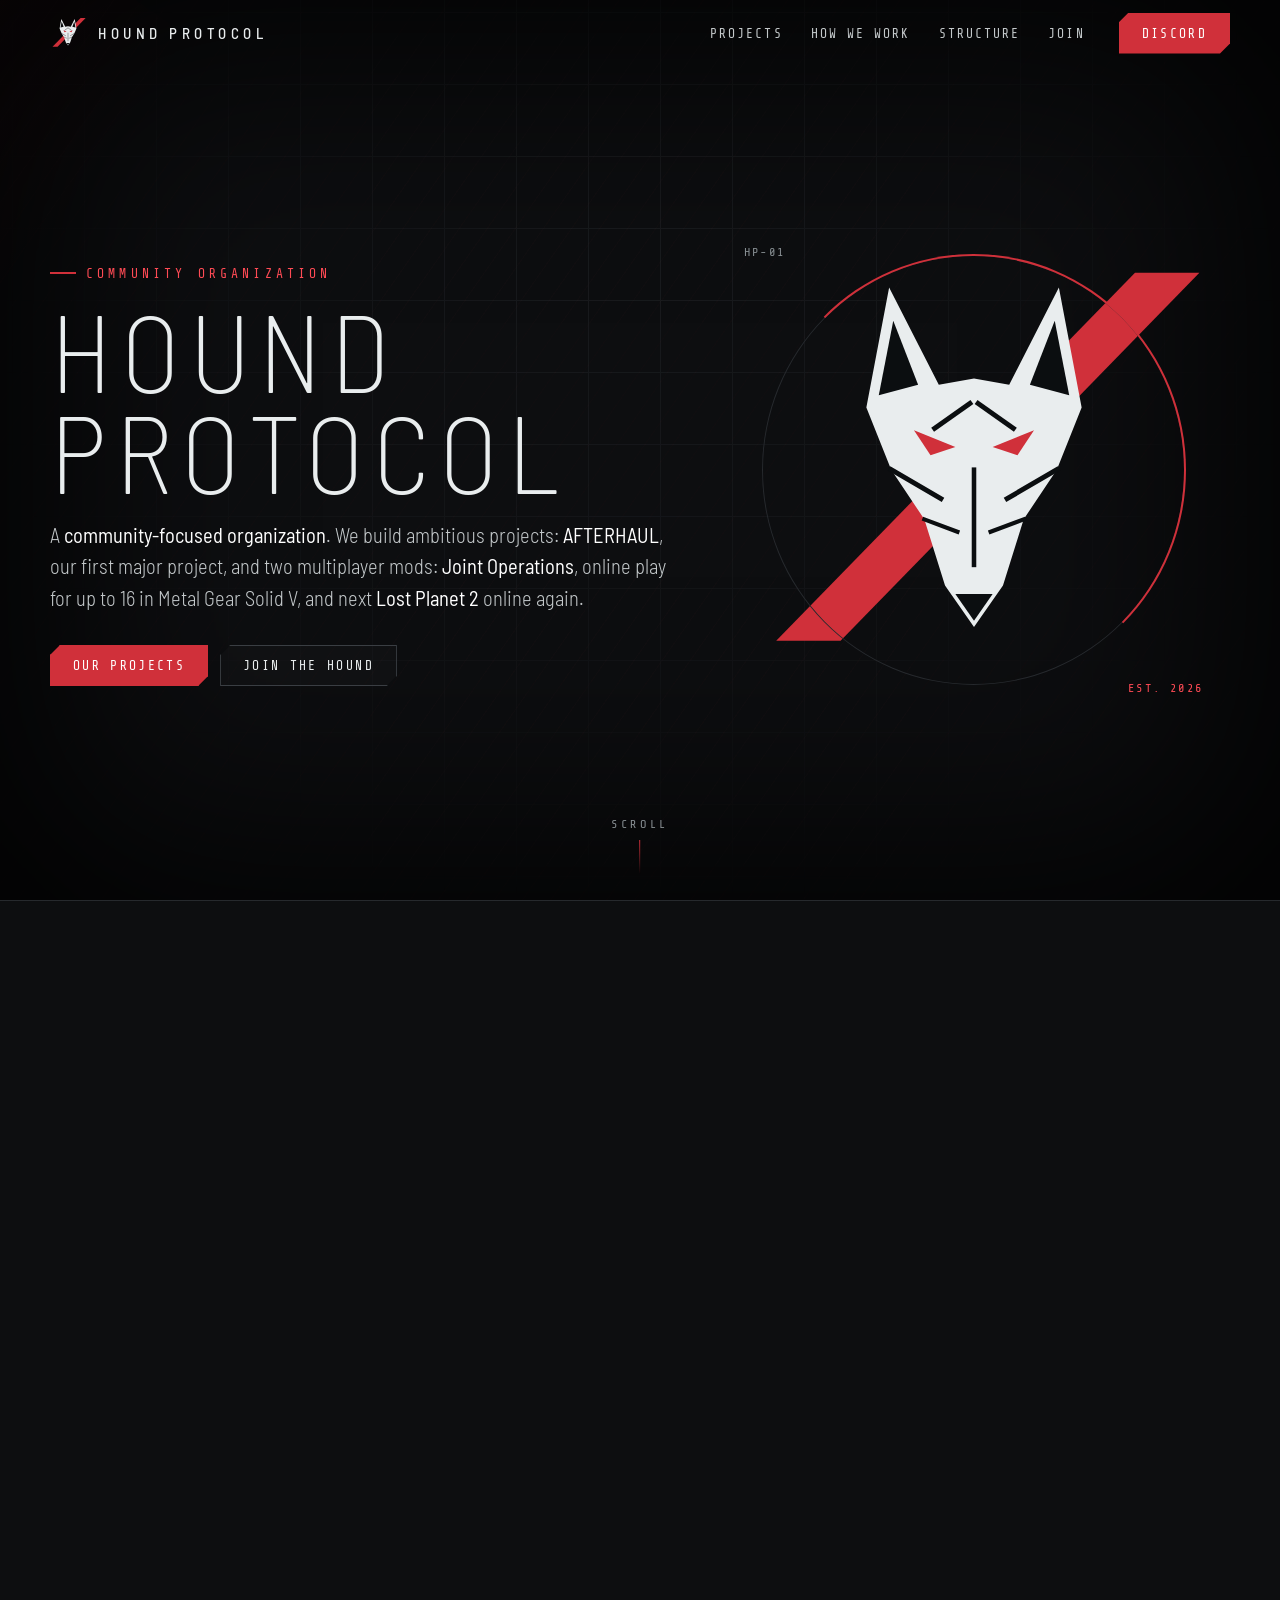
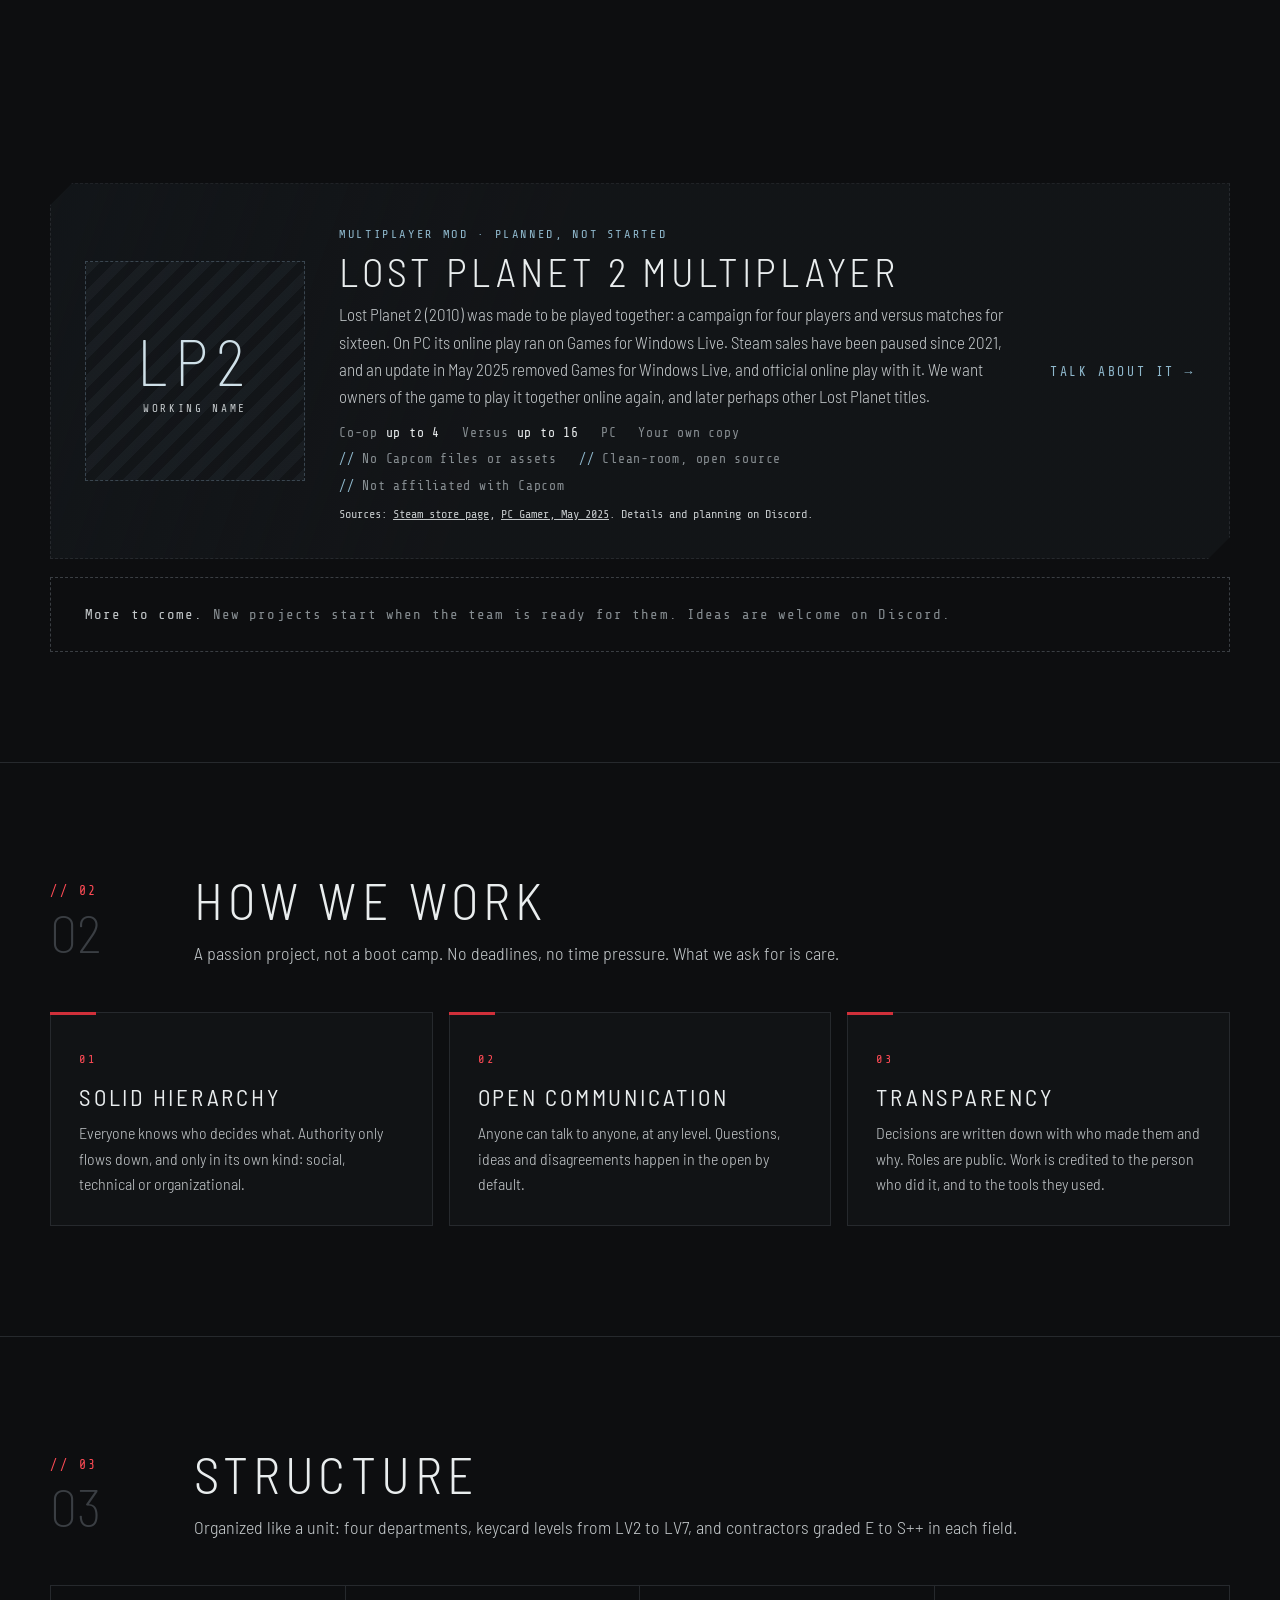
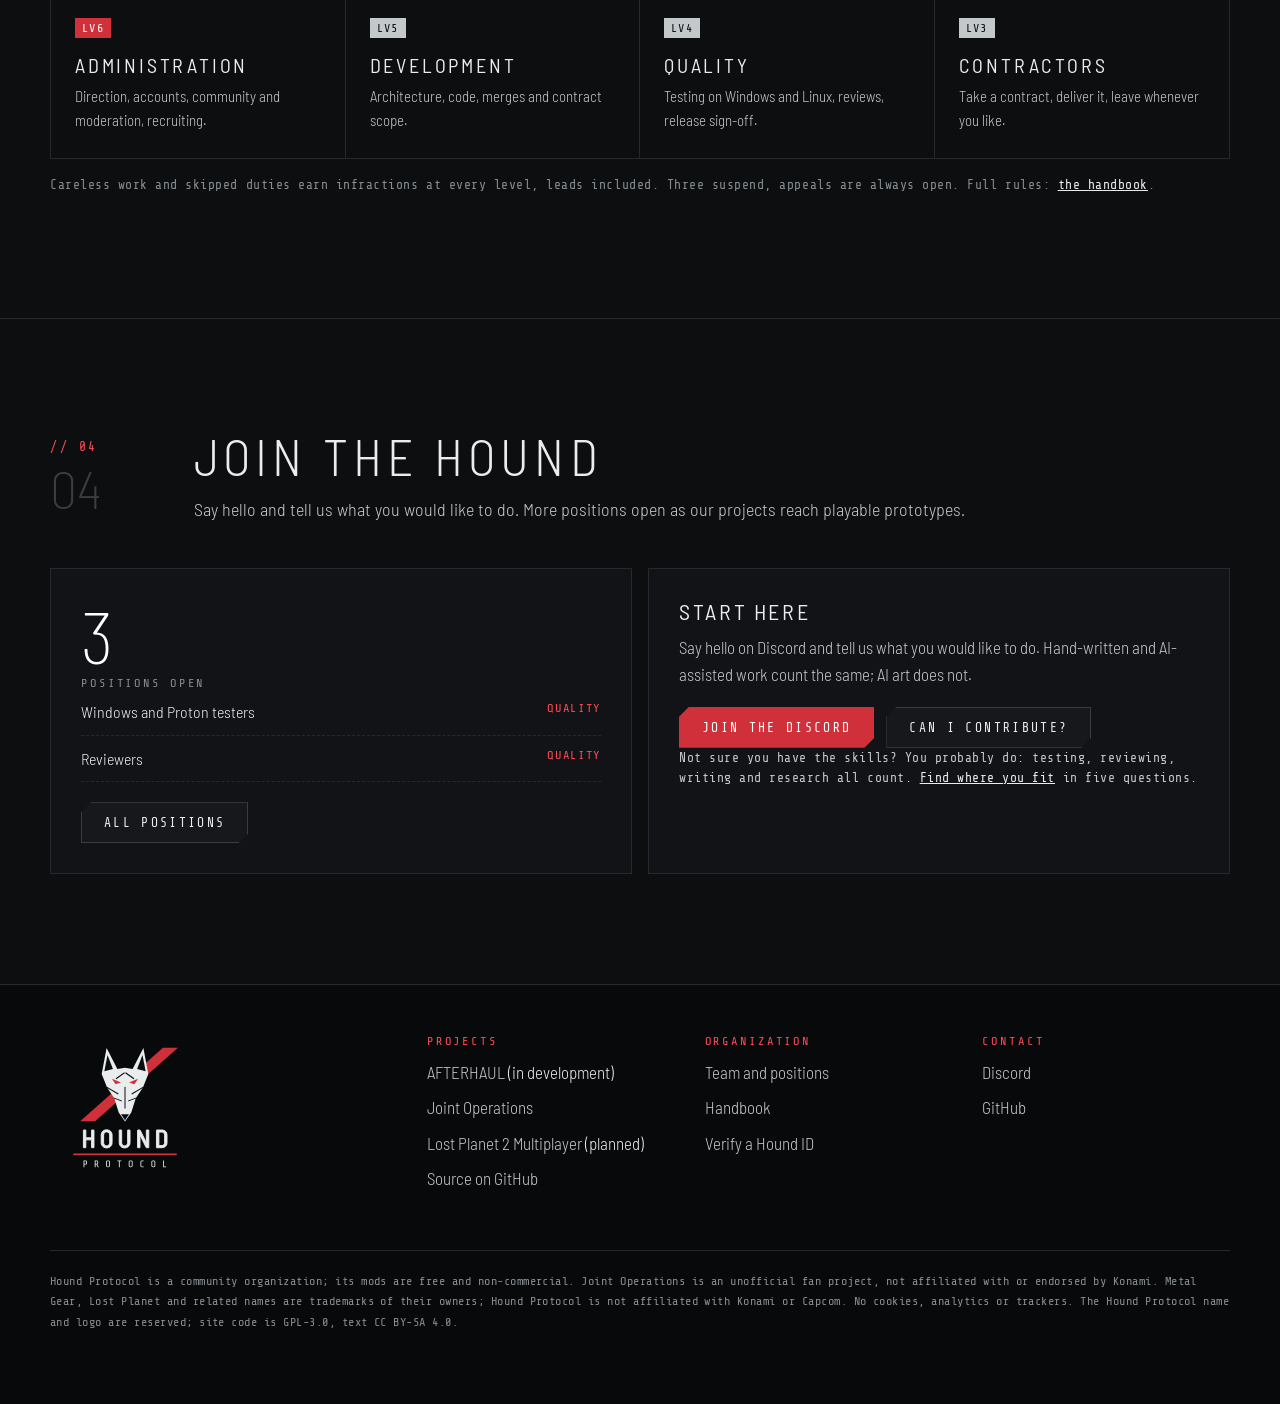
==== commit 35e9fb29: "Projects: the game is AFTERHAUL, in development, laid out like Joint Operations with a short descrip" ====
--- a/index.html
+++ b/index.html
@@ -4,11 +4,11 @@
 <meta charset="utf-8">
 <meta name="viewport" content="width=device-width, initial-scale=1, viewport-fit=cover">
 <title>Hound Protocol</title>
-<meta name="description" content="Hound Protocol is a community-focused organization. We build ambitious projects: Lug Nuts, an offroad trucking game and our first major project, and two multiplayer mods, Joint Operations for Metal Gear Solid V and Lost Planet 2 Multiplayer.">
+<meta name="description" content="Hound Protocol is a community-focused organization. We build ambitious projects: AFTERHAUL, an offroad trucking game for up to 8 players and our first major project, and two multiplayer mods, Joint Operations for Metal Gear Solid V and Lost Planet 2 Multiplayer.">
 <meta name="theme-color" content="#0d0e10">
 <meta property="og:type" content="website">
 <meta property="og:title" content="Hound Protocol">
-<meta property="og:description" content="A community-focused organization. We build ambitious projects: Lug Nuts, our first major project, and two multiplayer mods.">
+<meta property="og:description" content="A community-focused organization. We build ambitious projects: AFTERHAUL, our first major project, and two multiplayer mods.">
 <meta property="og:image" content="https://hound-protocol.github.io/hound-protocol-web/assets/brand/hound-protocol-avatar.png">
 <link rel="icon" href="assets/img/favicon.svg" type="image/svg+xml">
 <link rel="preload" href="assets/fonts/barlow-semi-condensed-extralight.woff" as="font" type="font/woff" crossorigin>
@@ -37,7 +37,7 @@
       <div class="rv">
         <span class="kicker">Community organization</span>
         <h1><span class="r">Hound</span><span class="r">Protocol</span></h1>
-        <p class="lead">A <b>community-focused organization</b>. We build ambitious projects: <b>Lug Nuts</b>, our first major project, and two multiplayer mods: <b>Joint Operations</b>, online play for up to 16 in Metal Gear Solid V, and next <b>Lost Planet 2</b> online again.</p>
+        <p class="lead">A <b>community-focused organization</b>. We build ambitious projects: <b>AFTERHAUL</b>, our first major project, and two multiplayer mods: <b>Joint Operations</b>, online play for up to 16 in Metal Gear Solid V, and next <b>Lost Planet 2</b> online again.</p>
         <div class="cta"><a class="btn red" href="#projects">Our projects</a><a class="btn" href="#join">Join the Hound</a></div>
       </div>
       <div class="hero-mark rv" data-d="200"><div class="ring"></div><span class="tick a">HP-01</span><span class="tick b">EST. 2026</span><div id="heroMark"><svg viewBox="0 0 200 200" role="img" aria-label="Hound Protocol"><g class="slash"><polygon points="14.0,176.0 170.0,16.0 198.0,16.0 42.0,176.0" fill="#d0303a"/></g><g transform="translate(10 8) scale(0.9)"><polygon points="100.0,60.0 117.0,63.0 141.0,16.0 152.0,74.0 140.0,104.0 124.0,128.0 114.0,160.0 100.0,180.0 86.0,160.0 76.0,128.0 60.0,104.0 48.0,74.0 59.0,16.0 83.0,63.0" fill="#e9edee"/><polygon points="139.0,32.0 146.0,68.0 127.0,63.0" fill="#0b0e10"/><polygon points="109.0,93.0 129.0,85.0 121.0,97.0" fill="#d0303a"/><line x1="102" y1="72" x2="119" y2="84" stroke="#0b0e10" stroke-width="2.4" stroke-linecap="square"/><line x1="140" y1="104" x2="116" y2="118" stroke="#0b0e10" stroke-width="2.4" stroke-linecap="square"/><line x1="124" y1="128" x2="108" y2="134" stroke="#0b0e10" stroke-width="2" stroke-linecap="square"/><polygon points="61.0,32.0 54.0,68.0 73.0,63.0" fill="#0b0e10"/><polygon points="91.0,93.0 71.0,85.0 79.0,97.0" fill="#d0303a"/><line x1="98" y1="72" x2="81" y2="84" stroke="#0b0e10" stroke-width="2.4" stroke-linecap="square"/><line x1="60" y1="104" x2="84" y2="118" stroke="#0b0e10" stroke-width="2.4" stroke-linecap="square"/><line x1="76" y1="128" x2="92" y2="134" stroke="#0b0e10" stroke-width="2" stroke-linecap="square"/><line x1="100" y1="104" x2="100" y2="150" stroke="#0b0e10" stroke-width="2.2" stroke-linecap="square"/><polygon points="91.0,164.0 109.0,164.0 100.0,177.0" fill="#0b0e10"/></g></svg></div></div>
@@ -47,14 +47,14 @@
 
   <section class="s" id="projects">
     <div class="wrap">
-      <div class="s-head rv"><div class="s-num">// 01<b>01</b></div><div><h2>Projects</h2><p>Lug Nuts, our first major project, leads the way. Beside it, two multiplayer mods, built in the open and free, each with its own plan.</p></div></div>
-      <article class="proj game rv wipe" id="lug-nuts" aria-labelledby="gameTitle">
-        <div class="ph" aria-hidden="true"><span class="stamp">Coming soon</span><svg class="nut" viewBox="0 0 100 100"><polygon points="50,6 88,28 88,72 50,94 12,72 12,28"/><polygon class="in" points="50,18 77,34 77,66 50,82 23,66 23,34"/><circle cx="50" cy="50" r="16"/><path class="th" d="M38 44a14 14 0 0 1 24 0M38 50a14 14 0 0 0 24 0M40 57a12 12 0 0 0 20 0"/></svg><span>Video game</span></div>
+      <div class="s-head rv"><div class="s-num">// 01<b>01</b></div><div><h2>Projects</h2><p>AFTERHAUL, our first major project, leads the way. Beside it, two multiplayer mods, built in the open and free, each with its own plan.</p></div></div>
+      <article class="proj ah rv wipe" id="afterhaul" aria-labelledby="ahTitle">
+        <div class="ah-mark" aria-hidden="true"><b>AFTER</b><b>HAUL</b><span>Video game</span></div>
         <div>
-          <span class="tag">Our first major project · Coming soon</span>
-          <h3 id="gameTitle">Lug Nuts</h3>
-          <p>An offroad trucking game about the fight to keep a heavy truck under control on ground that will not hold still. You feel every ton of the load and every rock under the wheels, through the steering, the cab and the sound. More information will be revealed in due time.</p>
-          <ul class="facts pitch"><li>Heavy trucks, unstable ground</li><li>Felt through wheel, cab and sound</li><li>Weather and seasons that change the job</li><li>Crews of up to <b>8</b></li><li>Built for mods</li><li>A world of our own</li></ul>
+          <span class="tag">Video game · In development</span>
+          <h3 id="ahTitle">AFTERHAUL</h3>
+          <p>A visceral offroad trucking experience for up to 8 players: a comprehensive structure, a destructible environment, deformable ground and more.</p>
+          <ul class="facts"><li>Players <b>up to 8</b></li><li>Status <b>in development</b></li></ul>
         </div>
         <a class="go" href="https://discord.gg/QTpJ89kMCM" target="_blank" rel="noopener noreferrer">Follow on Discord →</a>
       </article>
@@ -125,7 +125,7 @@
 <footer>
   <div class="wrap">
     <div><img class="lock" src="assets/brand/hound-protocol-lockup.svg" alt="Hound Protocol" width="150" height="138"></div>
-    <div><h4>Projects</h4><ul><li><a href="#lug-nuts">Lug Nuts</a> (coming soon)</li><li><a href="https://hound-protocol.github.io/Joint-Operations/">Joint Operations</a></li><li><a href="#lost-planet-2">Lost Planet 2 Multiplayer</a> (planned)</li><li><a href="https://github.com/Hound-Protocol/Joint-Operations">Source on GitHub</a></li></ul></div>
+    <div><h4>Projects</h4><ul><li><a href="#afterhaul">AFTERHAUL</a> (in development)</li><li><a href="https://hound-protocol.github.io/Joint-Operations/">Joint Operations</a></li><li><a href="#lost-planet-2">Lost Planet 2 Multiplayer</a> (planned)</li><li><a href="https://github.com/Hound-Protocol/Joint-Operations">Source on GitHub</a></li></ul></div>
     <div><h4>Organization</h4><ul><li><a href="https://hound-protocol.github.io/Joint-Operations/#/team">Team and positions</a></li><li><a href="https://hound-protocol.github.io/Joint-Operations/#/guides">Handbook</a></li><li><a href="https://hound-protocol.github.io/Joint-Operations/#/verify">Verify a Hound ID</a></li></ul></div>
     <div><h4>Contact</h4><ul><li><a href="https://discord.gg/QTpJ89kMCM">Discord</a></li><li><a href="https://github.com/Hound-Protocol">GitHub</a></li></ul></div>
     <p class="fine">Hound Protocol is a community organization; its mods are free and non-commercial. Joint Operations is an unofficial fan project, not affiliated with or endorsed by Konami. Metal Gear, Lost Planet and related names are trademarks of their owners; Hound Protocol is not affiliated with Konami or Capcom. No cookies, analytics or trackers. The Hound Protocol name and logo are reserved; site code is GPL-3.0, text CC BY-SA 4.0.</p>
--- a/assets/css/hp.css
+++ b/assets/css/hp.css
@@ -218,20 +218,14 @@
 .proj.planned .go { text-decoration: none; }
 @media (max-width: 900px) { .proj.planned .ph b { font-size: 42px; } }
 @media (max-width: 620px) { .proj.planned .ph { width: 140px; } }
-/* The first game: the main project, gold and classified until it is announced */
-.proj.game { background: linear-gradient(110deg, rgba(224,178,90,.10), rgba(20,22,25,.88) 45%); border-color: rgba(224,178,90,.45); }
-.proj.game:hover { border-color: #e0b25a; transform: none; }
-.proj.game .tag, .proj.game .go { color: #e0b25a; } .proj.game .go { text-decoration: none; }
-.proj.game .ph { position: relative; aspect-ratio: 1; display: grid; place-content: center; text-align: center; gap: 10px; border: 1px solid rgba(224,178,90,.4); background: repeating-linear-gradient(45deg, rgba(224,178,90,.06) 0 3px, transparent 3px 8px), #121417; overflow: hidden; }
-.proj.game .ph b { font: 200 54px/1 var(--ui); letter-spacing: .1em; color: #f1dcae; }
-.proj.game .ph span { font: 400 11px/1 var(--mono); letter-spacing: .24em; text-transform: uppercase; color: var(--fg-2); }
-.proj.game .ph .stamp { position: absolute; top: 24px; left: -44px; width: 180px; padding: 4px 0; text-align: center; transform: rotate(-35deg); z-index: 1; background: #d0303a; color: #fff; font-size: 10px; letter-spacing: .3em; }
-.proj.game h3 { color: #fff; }
+/* AFTERHAUL: laid out like Joint Operations, with a type mark until the game has its logo */
+.proj.ah { cursor: default; }
+.proj.ah:hover { transform: none; }
+.proj.ah .go { text-decoration: none; }
+.ah-mark { aspect-ratio: 1; display: grid; place-content: center; gap: 2px; text-align: center; border: 1px solid var(--line-2); background: repeating-linear-gradient(115deg, rgba(242,140,40,.07) 0 6px, transparent 6px 14px), #121417; }
+.ah-mark b { font: 300 42px/1 var(--ui); letter-spacing: .14em; color: var(--fg); }
+.ah-mark b + b { color: #f28c28; }
+.ah-mark span { margin-top: 12px; font: 400 11px/1 var(--mono); letter-spacing: .24em; text-transform: uppercase; color: var(--dim); }
 .proj.mod { margin-top: 18px; }
-@media (max-width: 900px) { .proj.game .ph b { font-size: 36px; } }
-@media (max-width: 620px) { .proj.game .ph { width: 140px; } }
-.proj.game .ph .nut { width: 62%; height: auto; margin: 0 auto; fill: none; stroke: #e0b25a; stroke-width: 3; stroke-linejoin: round; filter: drop-shadow(0 0 10px rgba(224,178,90,.3)); animation: nutTurn 14s linear infinite; }
-.proj.game .ph .nut .in { stroke-width: 1.5; opacity: .6; } .proj.game .ph .nut .th { stroke-width: 1.4; opacity: .5; }
-@keyframes nutTurn { to { transform: rotate(360deg); } }
-@media (prefers-reduced-motion: reduce) { .proj.game .ph .nut { animation: none; } }
-.proj.game .pitch li::before { content: "// "; color: #e0b25a; }
+@media (max-width: 900px) { .ah-mark b { font-size: 30px; } }
+@media (max-width: 620px) { .ah-mark { width: 140px; } .ah-mark b { font-size: 22px; } }
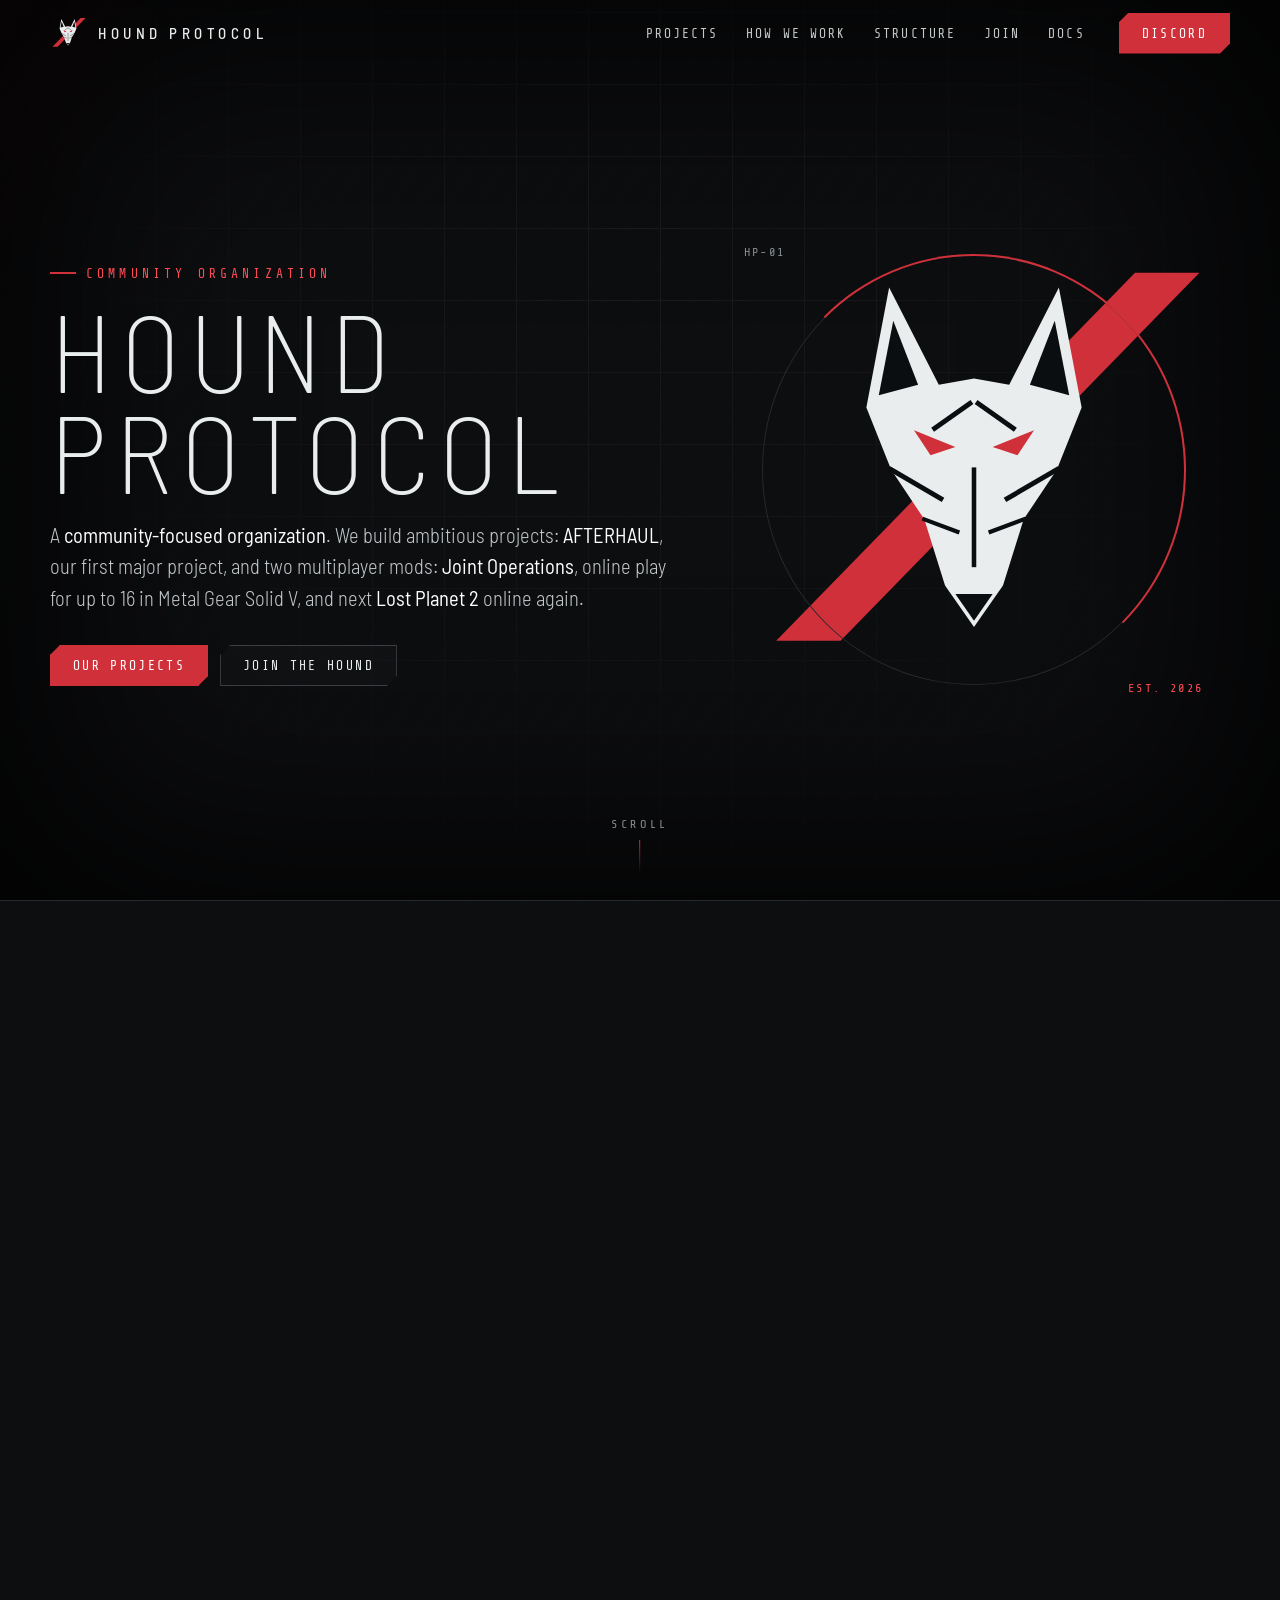
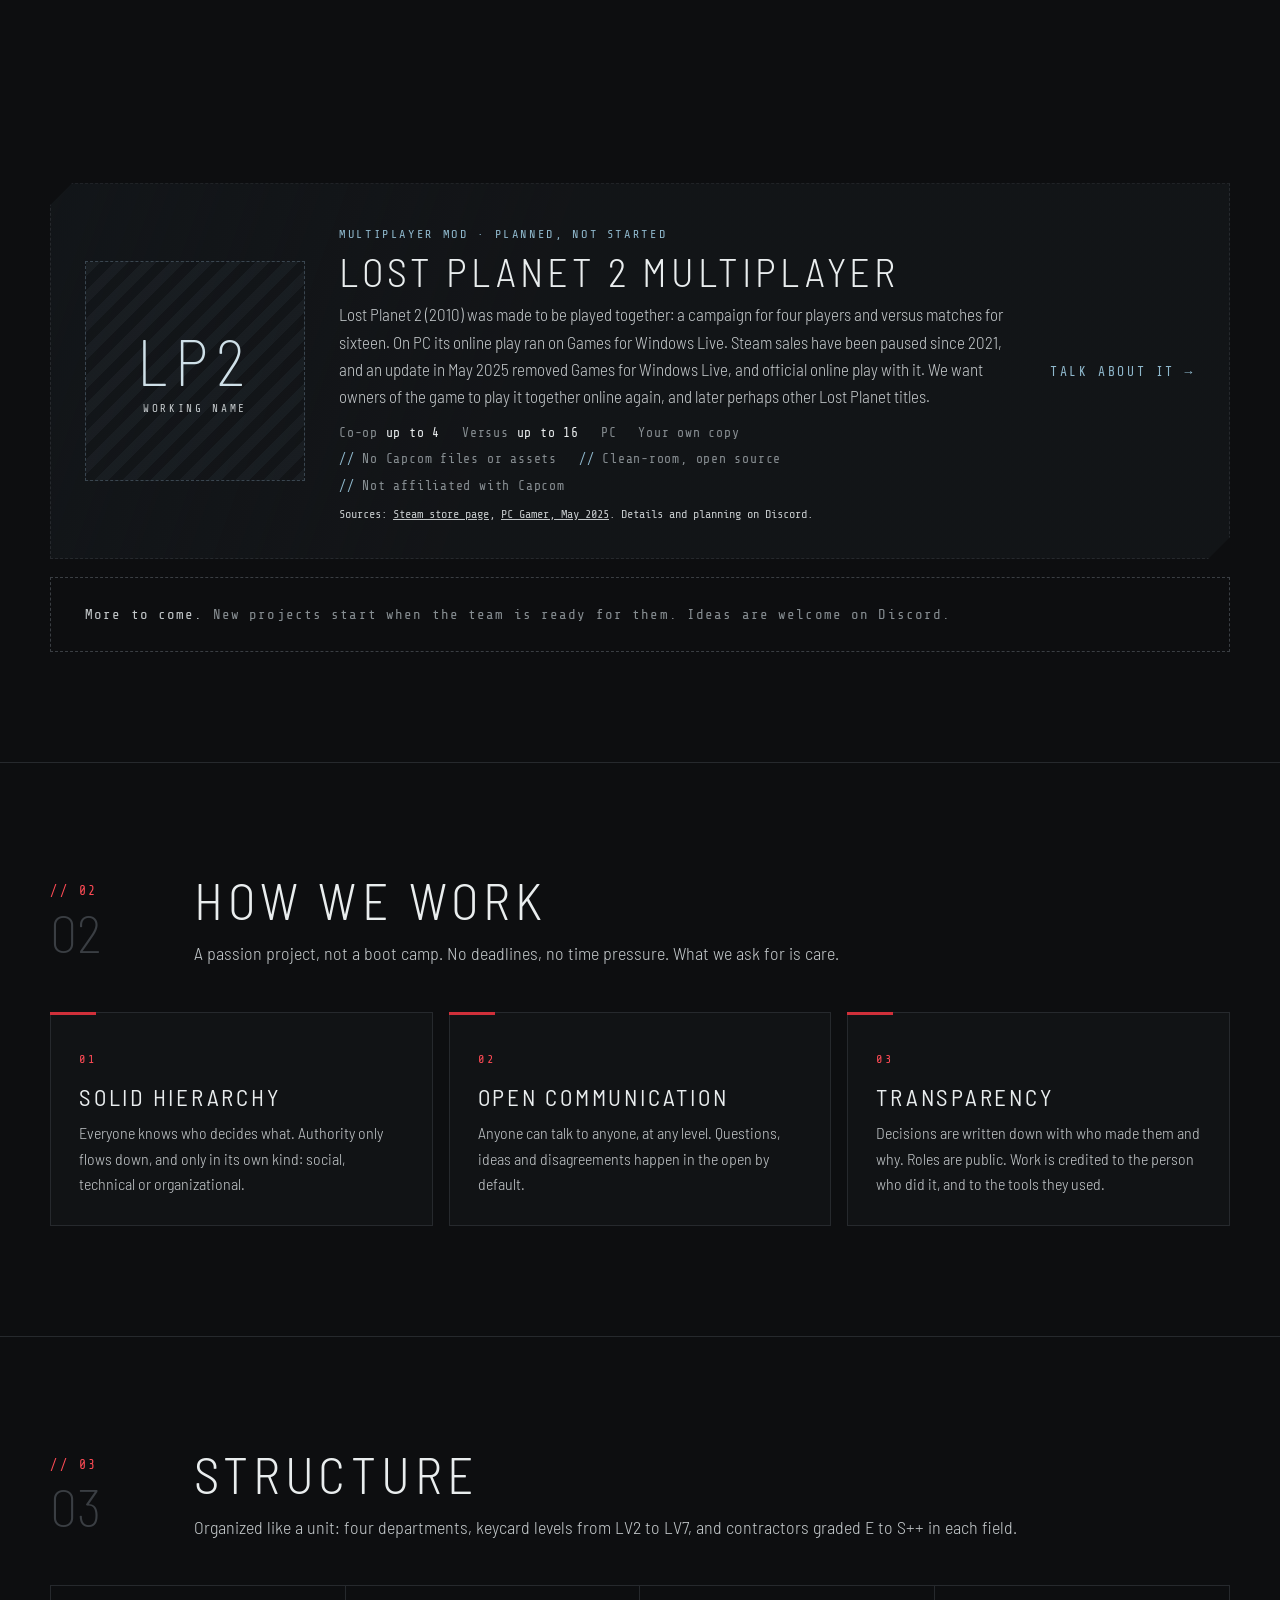
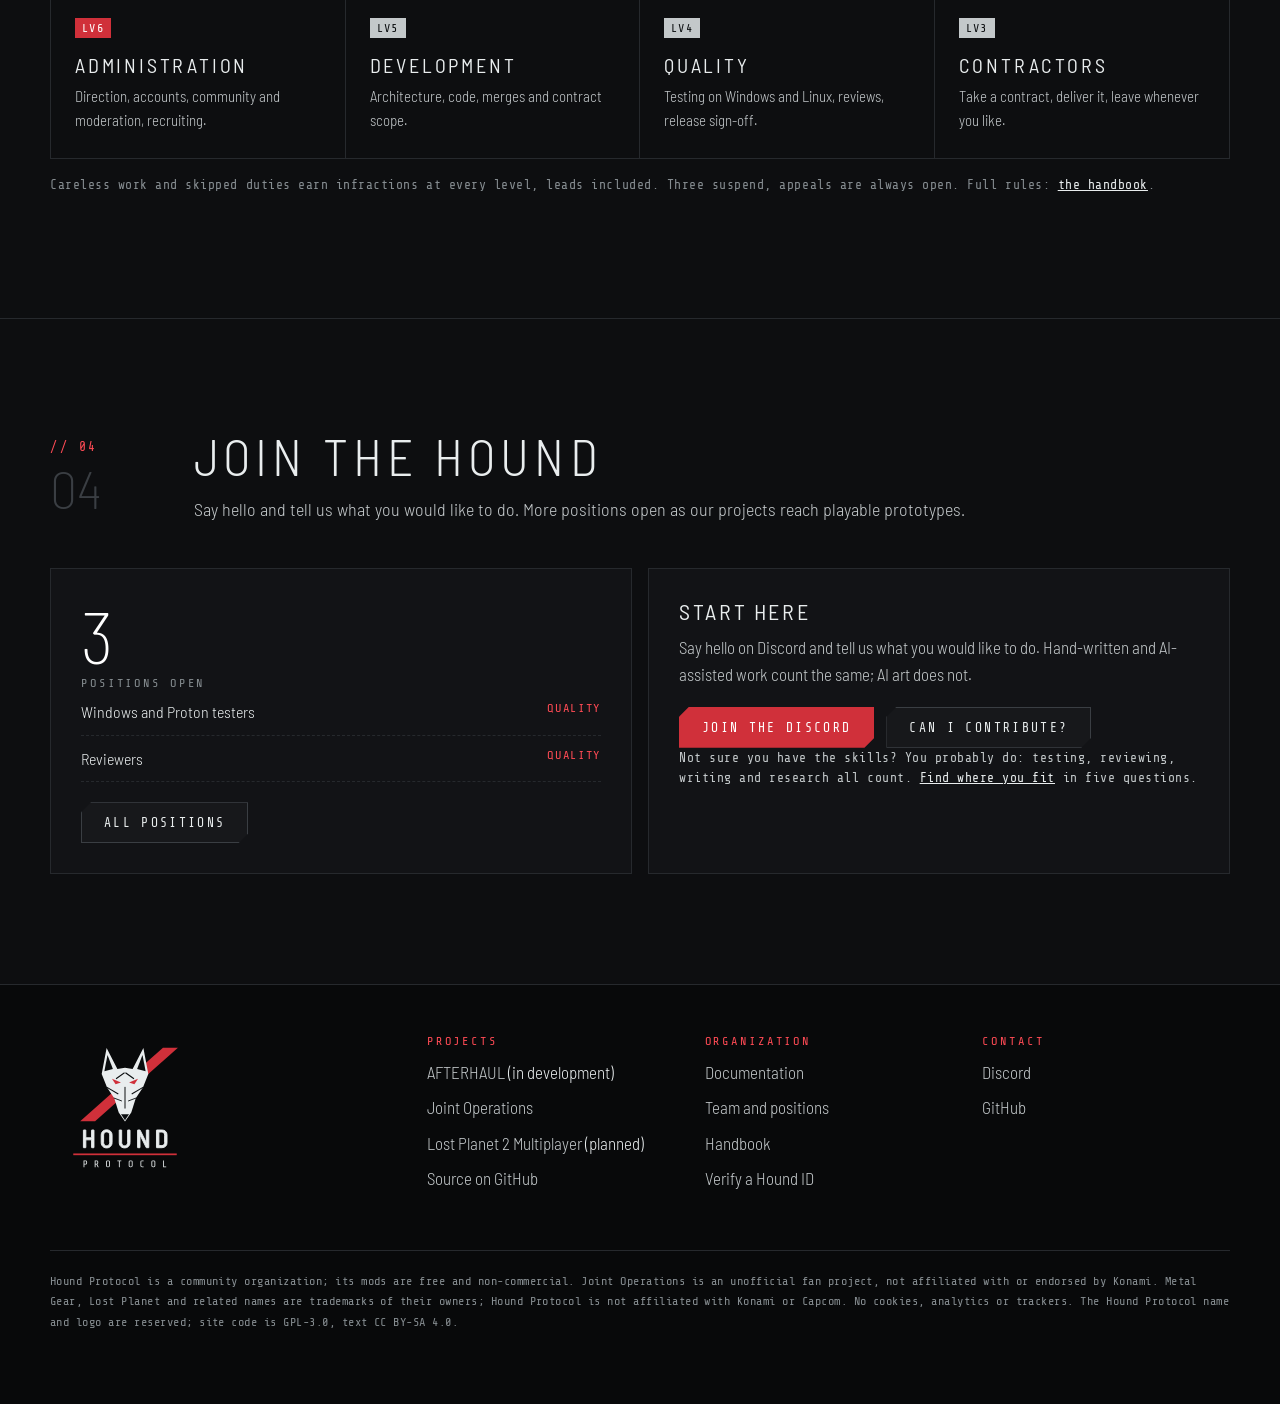
==== commit 994da319: "Add the organization documentation library Documents that apply to every Hound Protocol project move" ====
--- a/index.html
+++ b/index.html
@@ -25,7 +25,7 @@
     <a class="brand" href="#"><svg viewBox="0 0 200 200" aria-hidden="true"><polygon points="14.0,176.0 170.0,16.0 198.0,16.0 42.0,176.0" fill="#d0303a"/><g transform="translate(10 8) scale(0.9)"><polygon points="100.0,60.0 117.0,63.0 141.0,16.0 152.0,74.0 140.0,104.0 124.0,128.0 114.0,160.0 100.0,180.0 86.0,160.0 76.0,128.0 60.0,104.0 48.0,74.0 59.0,16.0 83.0,63.0" fill="#e9edee"/><polygon points="139.0,32.0 146.0,68.0 127.0,63.0" fill="#0b0e10"/><polygon points="109.0,93.0 129.0,85.0 121.0,97.0" fill="#d0303a"/><line x1="102" y1="72" x2="119" y2="84" stroke="#0b0e10" stroke-width="2.4" stroke-linecap="square"/><line x1="140" y1="104" x2="116" y2="118" stroke="#0b0e10" stroke-width="2.4" stroke-linecap="square"/><line x1="124" y1="128" x2="108" y2="134" stroke="#0b0e10" stroke-width="2" stroke-linecap="square"/><polygon points="61.0,32.0 54.0,68.0 73.0,63.0" fill="#0b0e10"/><polygon points="91.0,93.0 71.0,85.0 79.0,97.0" fill="#d0303a"/><line x1="98" y1="72" x2="81" y2="84" stroke="#0b0e10" stroke-width="2.4" stroke-linecap="square"/><line x1="60" y1="104" x2="84" y2="118" stroke="#0b0e10" stroke-width="2.4" stroke-linecap="square"/><line x1="76" y1="128" x2="92" y2="134" stroke="#0b0e10" stroke-width="2" stroke-linecap="square"/><line x1="100" y1="104" x2="100" y2="150" stroke="#0b0e10" stroke-width="2.2" stroke-linecap="square"/><polygon points="91.0,164.0 109.0,164.0 100.0,177.0" fill="#0b0e10"/></g></svg><b>Hound Protocol</b></a>
     <button class="menu-btn" id="menuBtn" aria-expanded="false" aria-controls="nav">Menu</button>
     <nav class="nav" id="nav" aria-label="Sections">
-      <a href="#projects">Projects</a><a href="#how">How we work</a><a href="#structure">Structure</a><a href="#join">Join</a>
+      <a href="#projects">Projects</a><a href="#how">How we work</a><a href="#structure">Structure</a><a href="#join">Join</a><a href="docs.html">Docs</a>
     </nav>
     <a class="btn red" href="https://discord.gg/QTpJ89kMCM" target="_blank" rel="noopener noreferrer">Discord</a>
   </div>
@@ -58,7 +58,7 @@
         </div>
         <a class="go" href="https://discord.gg/QTpJ89kMCM" target="_blank" rel="noopener noreferrer">Follow on Discord →</a>
       </article>
-      <a class="proj mod rv wipe" href="https://hound-protocol.github.io/Joint-Operations/">
+      <a class="proj mod rv wipe" href="https://hound-protocol.github.io/joint-operations-web/">
         <img src="assets/brand/joint-operations-mark.svg" alt="Joint Operations" width="220" height="203">
         <div>
           <span class="tag">Multiplayer mod · In development</span>
@@ -105,7 +105,7 @@
         <div class="dept"><span class="lv">LV4</span><h3>Quality</h3><p>Testing on Windows and Linux, reviews, release sign-off.</p></div>
         <div class="dept"><span class="lv">LV3</span><h3>Contractors</h3><p>Take a contract, deliver it, leave whenever you like.</p></div>
       </div>
-      <p class="note rv">Careless work and skipped duties earn infractions at every level, leads included. Three suspend, appeals are always open. Full rules: <a href="https://hound-protocol.github.io/Joint-Operations/#/guides">the handbook</a>.</p>
+      <p class="note rv">Careless work and skipped duties earn infractions at every level, leads included. Three suspend, appeals are always open. Full rules: <a href="https://hound-protocol.github.io/joint-operations-web/#/guides">the handbook</a>.</p>
     </div>
   </section>
 
@@ -113,10 +113,10 @@
     <div class="wrap">
       <div class="s-head rv"><div class="s-num">// 04<b>04</b></div><div><h2>Join the Hound</h2><p>Say hello and tell us what you would like to do. More positions open as our projects reach playable prototypes.</p></div></div>
       <div class="join">
-        <div class="panel rv" data-d="0"><div class="big-num" id="openNum">3<small>positions open</small></div><ul class="open-list" id="openList"><li>Windows and Proton testers<span>Quality</span></li><li>Reviewers<span>Quality</span></li></ul><a class="btn" href="https://hound-protocol.github.io/Joint-Operations/#/team">All positions</a></div>
+        <div class="panel rv" data-d="0"><div class="big-num" id="openNum">3<small>positions open</small></div><ul class="open-list" id="openList"><li>Windows and Proton testers<span>Quality</span></li><li>Reviewers<span>Quality</span></li></ul><a class="btn" href="https://hound-protocol.github.io/joint-operations-web/#/team">All positions</a></div>
         <div class="panel rv" data-d="150"><h3>Start here</h3><p>Say hello on Discord and tell us what you would like to do. Hand-written and AI-assisted work count the same; AI art does not.</p>
-          <div class="cta" style="display:flex;flex-wrap:wrap;gap:12px"><a class="btn red" href="https://discord.gg/QTpJ89kMCM" target="_blank" rel="noopener noreferrer">Join the Discord</a><a class="btn" href="https://hound-protocol.github.io/Joint-Operations/#/guides/hp-gde-017">Can I contribute?</a></div>
-          <p class="note">Not sure you have the skills? You probably do: testing, reviewing, writing and research all count. <a href="https://hound-protocol.github.io/Joint-Operations/#/guides/hp-gde-017">Find where you fit</a> in five questions.</p></div>
+          <div class="cta" style="display:flex;flex-wrap:wrap;gap:12px"><a class="btn red" href="https://discord.gg/QTpJ89kMCM" target="_blank" rel="noopener noreferrer">Join the Discord</a><a class="btn" href="https://hound-protocol.github.io/joint-operations-web/#/guides/hp-gde-017">Can I contribute?</a></div>
+          <p class="note">Not sure you have the skills? You probably do: testing, reviewing, writing and research all count. <a href="https://hound-protocol.github.io/joint-operations-web/#/guides/hp-gde-017">Find where you fit</a> in five questions.</p></div>
       </div>
     </div>
   </section>
@@ -125,8 +125,8 @@
 <footer>
   <div class="wrap">
     <div><img class="lock" src="assets/brand/hound-protocol-lockup.svg" alt="Hound Protocol" width="150" height="138"></div>
-    <div><h4>Projects</h4><ul><li><a href="#afterhaul">AFTERHAUL</a> (in development)</li><li><a href="https://hound-protocol.github.io/Joint-Operations/">Joint Operations</a></li><li><a href="#lost-planet-2">Lost Planet 2 Multiplayer</a> (planned)</li><li><a href="https://github.com/Hound-Protocol/Joint-Operations">Source on GitHub</a></li></ul></div>
-    <div><h4>Organization</h4><ul><li><a href="https://hound-protocol.github.io/Joint-Operations/#/team">Team and positions</a></li><li><a href="https://hound-protocol.github.io/Joint-Operations/#/guides">Handbook</a></li><li><a href="https://hound-protocol.github.io/Joint-Operations/#/verify">Verify a Hound ID</a></li></ul></div>
+    <div><h4>Projects</h4><ul><li><a href="#afterhaul">AFTERHAUL</a> (in development)</li><li><a href="https://hound-protocol.github.io/joint-operations-web/">Joint Operations</a></li><li><a href="#lost-planet-2">Lost Planet 2 Multiplayer</a> (planned)</li><li><a href="https://github.com/Hound-Protocol/Joint-Operations">Source on GitHub</a></li></ul></div>
+    <div><h4>Organization</h4><ul><li><a href="docs.html">Documentation</a></li><li><a href="https://hound-protocol.github.io/joint-operations-web/#/team">Team and positions</a></li><li><a href="https://hound-protocol.github.io/joint-operations-web/#/guides">Handbook</a></li><li><a href="https://hound-protocol.github.io/joint-operations-web/#/verify">Verify a Hound ID</a></li></ul></div>
     <div><h4>Contact</h4><ul><li><a href="https://discord.gg/QTpJ89kMCM">Discord</a></li><li><a href="https://github.com/Hound-Protocol">GitHub</a></li></ul></div>
     <p class="fine">Hound Protocol is a community organization; its mods are free and non-commercial. Joint Operations is an unofficial fan project, not affiliated with or endorsed by Konami. Metal Gear, Lost Planet and related names are trademarks of their owners; Hound Protocol is not affiliated with Konami or Capcom. No cookies, analytics or trackers. The Hound Protocol name and logo are reserved; site code is GPL-3.0, text CC BY-SA 4.0.</p>
   </div>
--- a/assets/css/hp.css
+++ b/assets/css/hp.css
@@ -229,3 +229,48 @@
 .proj.mod { margin-top: 18px; }
 @media (max-width: 900px) { .ah-mark b { font-size: 30px; } }
 @media (max-width: 620px) { .ah-mark { width: 140px; } .ah-mark b { font-size: 22px; } }
+
+/* ---------- Documentation library (docs.html) ---------- */
+.docs-main { position: relative; z-index: 1; padding: 120px 0 90px; }
+.docs-head { margin-bottom: 40px; max-width: 760px; }
+.docs-head h1 { margin: 14px 0 10px; font: 300 clamp(38px, 5vw, 64px)/1 var(--ui); letter-spacing: .1em; text-transform: uppercase; }
+.docs-head .lead { margin: 0; color: var(--fg-2); }
+.docs-layout { display: grid; grid-template-columns: 260px minmax(0, 1fr); gap: 34px; align-items: start; }
+.docs-list { position: sticky; top: 86px; max-height: calc(100vh - 110px); overflow: auto; padding: 22px; border: 1px solid var(--line); background: rgba(20,22,25,.8); }
+.docs-list .d-group + .d-group { margin-top: 22px; }
+.docs-list h4 { margin: 0 0 10px; font: 400 12px/1 var(--mono); letter-spacing: .24em; text-transform: uppercase; color: var(--red-hi); }
+.docs-list ul { list-style: none; margin: 0; padding: 0; }
+.docs-list li { margin: 0; }
+.docs-list a { display: block; padding: 7px 10px; border-left: 2px solid transparent; color: var(--fg-2); text-decoration: none; font-size: 16px; transition: color .25s, border-color .25s, background-color .25s; }
+.docs-list a:hover { color: #fff; background: rgba(255,255,255,.04); }
+.docs-list a.on { color: #fff; border-left-color: var(--red); background: var(--red-lo); }
+.docs-list small { display: block; padding: 0 10px 6px 12px; font: 400 12px/1.5 var(--mono); color: var(--dim); }
+.docs-view { min-width: 0; padding: 34px 40px 44px; border: 1px solid var(--line); background: rgba(13,14,16,.86); }
+.docs-view .d-meta { display: flex; justify-content: space-between; gap: 12px; margin-bottom: 18px; font: 400 12px/1 var(--mono); letter-spacing: .18em; text-transform: uppercase; color: var(--dim); }
+.docs-view .d-meta a { color: var(--fg-2); }
+.docs-view h1 { margin: 0 0 16px; font: 300 clamp(30px, 3.4vw, 42px)/1.1 var(--ui); letter-spacing: .06em; }
+.docs-view h2 { margin: 34px 0 12px; padding-top: 18px; border-top: 1px solid var(--line); font: 400 24px/1.2 var(--ui); letter-spacing: .08em; text-transform: uppercase; }
+.docs-view h3 { margin: 26px 0 8px; font: 500 19px/1.3 var(--ui); letter-spacing: .04em; }
+.docs-view h4 { margin: 20px 0 6px; font: 400 13px/1 var(--mono); letter-spacing: .18em; text-transform: uppercase; color: var(--fg-2); }
+.docs-view p, .docs-view li { color: var(--fg-2); }
+.docs-view b { color: var(--fg); font-weight: 500; }
+.docs-view a { color: #fff; text-decoration-color: var(--red); text-underline-offset: 3px; }
+.docs-view ul, .docs-view ol { padding-left: 22px; }
+.docs-view li { margin: 4px 0; }
+.docs-view code { padding: 1px 6px; font: 400 .88em var(--mono); background: var(--bg-2); border: 1px solid var(--line); }
+.docs-view pre { overflow: auto; padding: 16px 18px; background: var(--ink); border: 1px solid var(--line); }
+.docs-view pre code { padding: 0; border: 0; background: none; }
+.docs-view blockquote { margin: 18px 0; padding: 4px 18px; border-left: 2px solid var(--red); background: var(--red-lo); }
+.docs-view hr { border: 0; border-top: 1px solid var(--line); margin: 28px 0; }
+.docs-view .tbl { overflow-x: auto; margin: 16px 0; }
+.docs-view table { width: 100%; border-collapse: collapse; font-size: 15px; }
+.docs-view th { padding: 10px 12px; text-align: left; font: 400 12px/1.3 var(--mono); letter-spacing: .14em; text-transform: uppercase; color: var(--fg); background: var(--bg-2); border-bottom: 1px solid var(--line-2); }
+.docs-view td { padding: 9px 12px; border-bottom: 1px solid var(--line); color: var(--fg-2); vertical-align: top; }
+.docs-view .box { display: inline-block; width: 13px; height: 13px; margin-right: 8px; border: 1px solid var(--line-2); vertical-align: -1px; }
+.docs-view .box.on { background: var(--red); border-color: var(--red); }
+@media (max-width: 860px) {
+  .docs-main { padding-top: 96px; }
+  .docs-layout { grid-template-columns: minmax(0, 1fr); gap: 20px; }
+  .docs-list { position: static; max-height: none; }
+  .docs-view { padding: 24px 18px 30px; }
+}
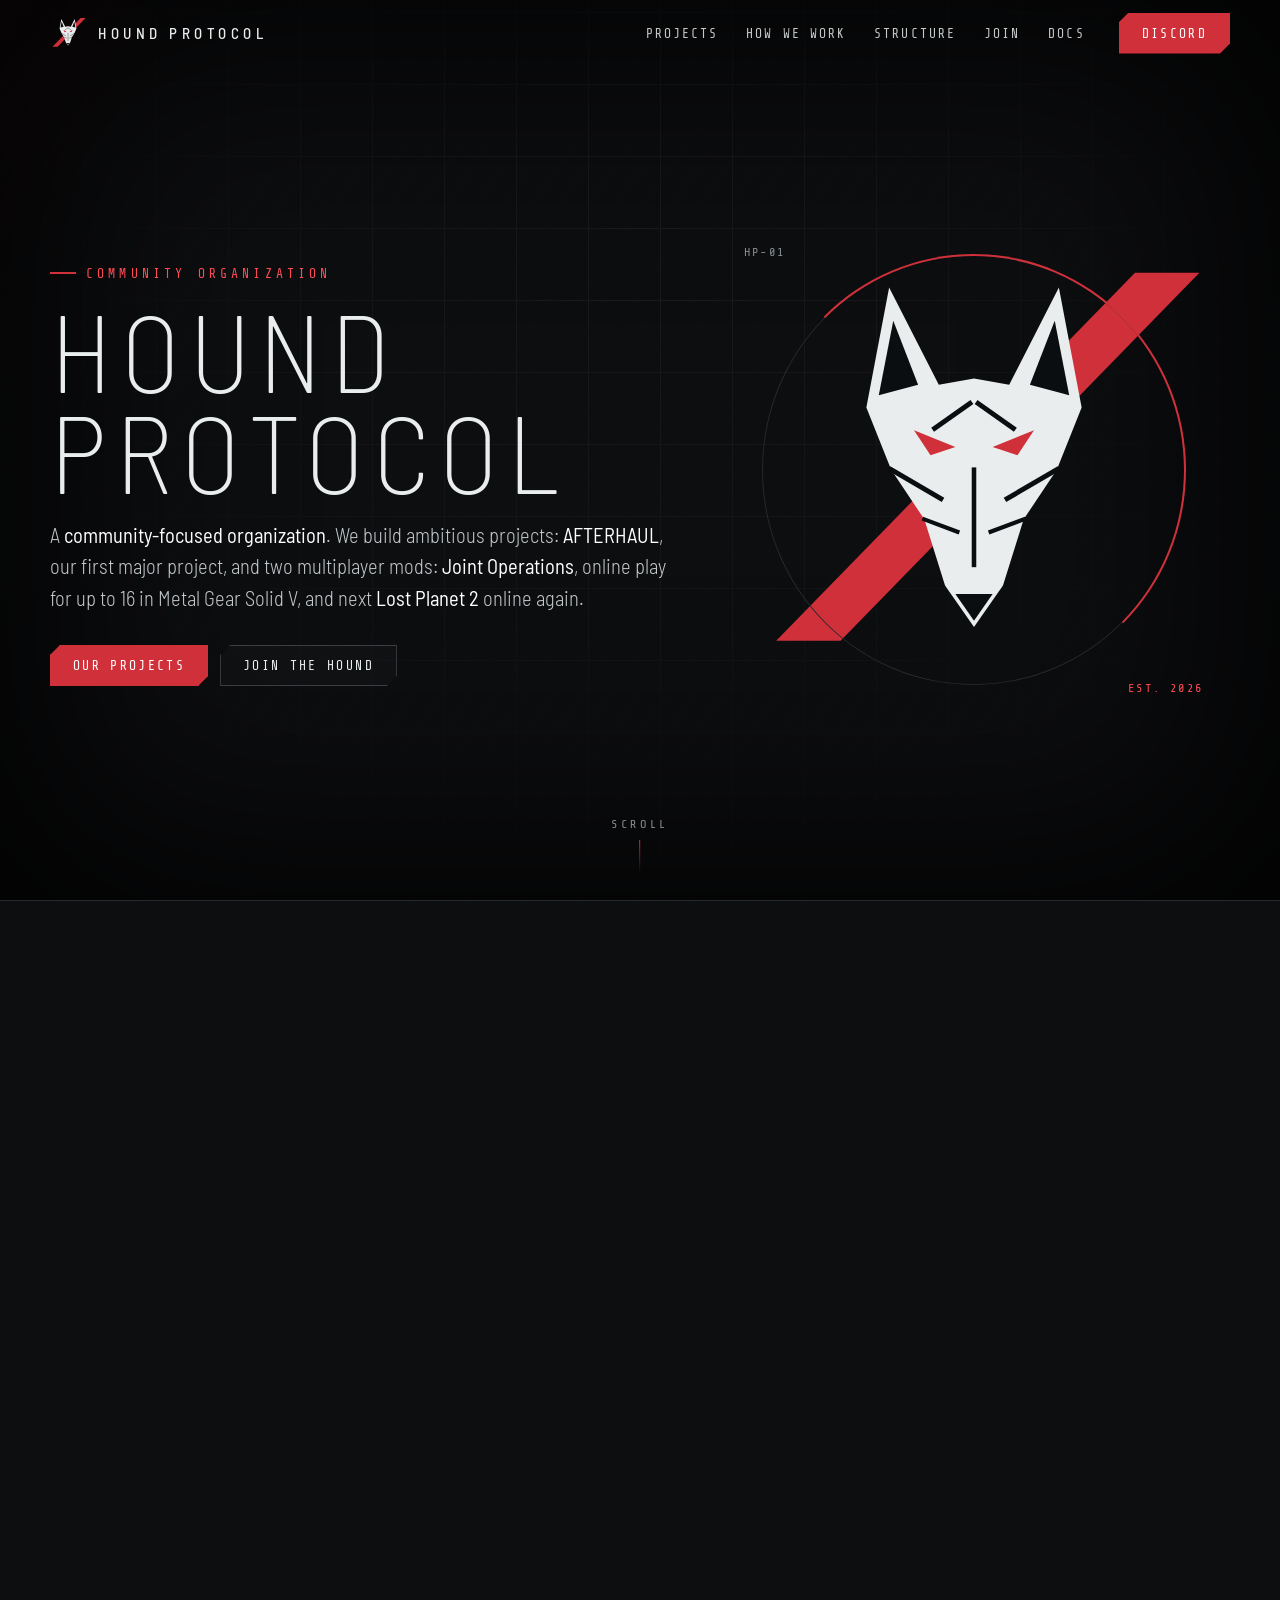
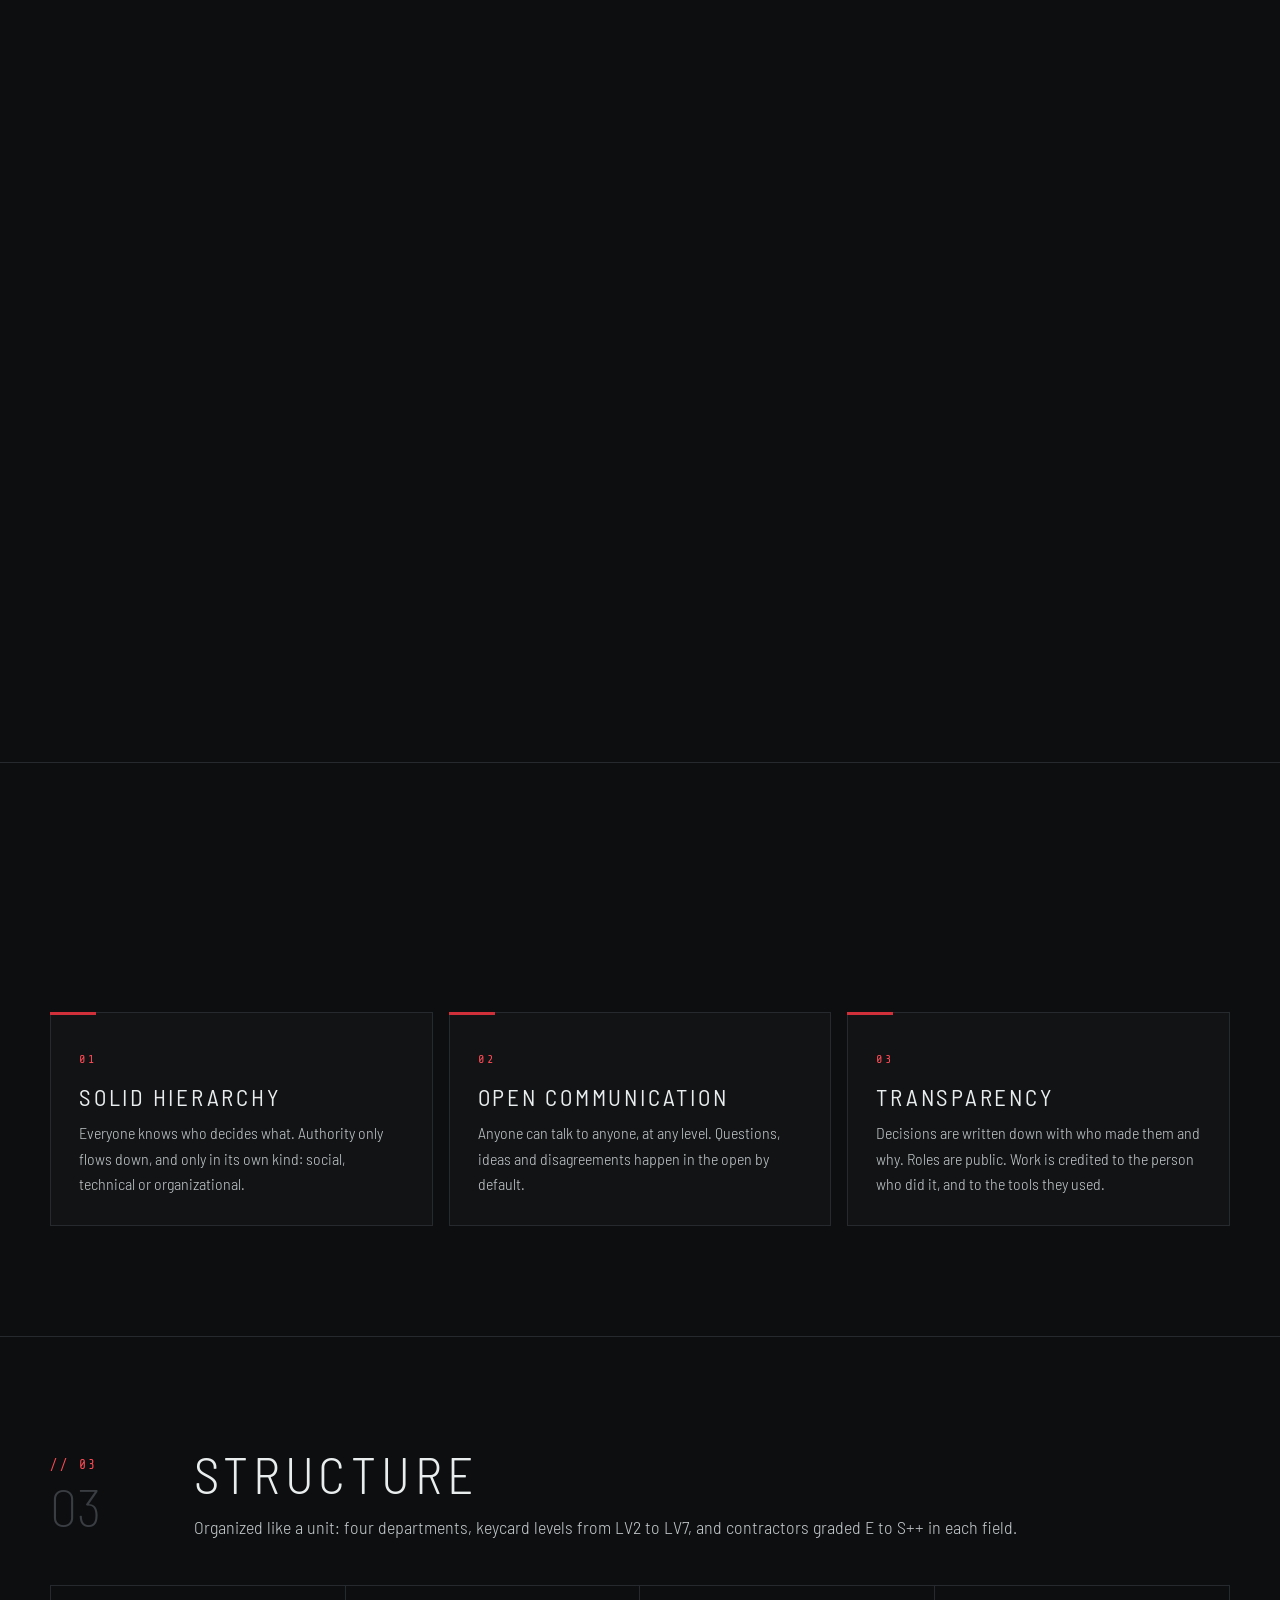
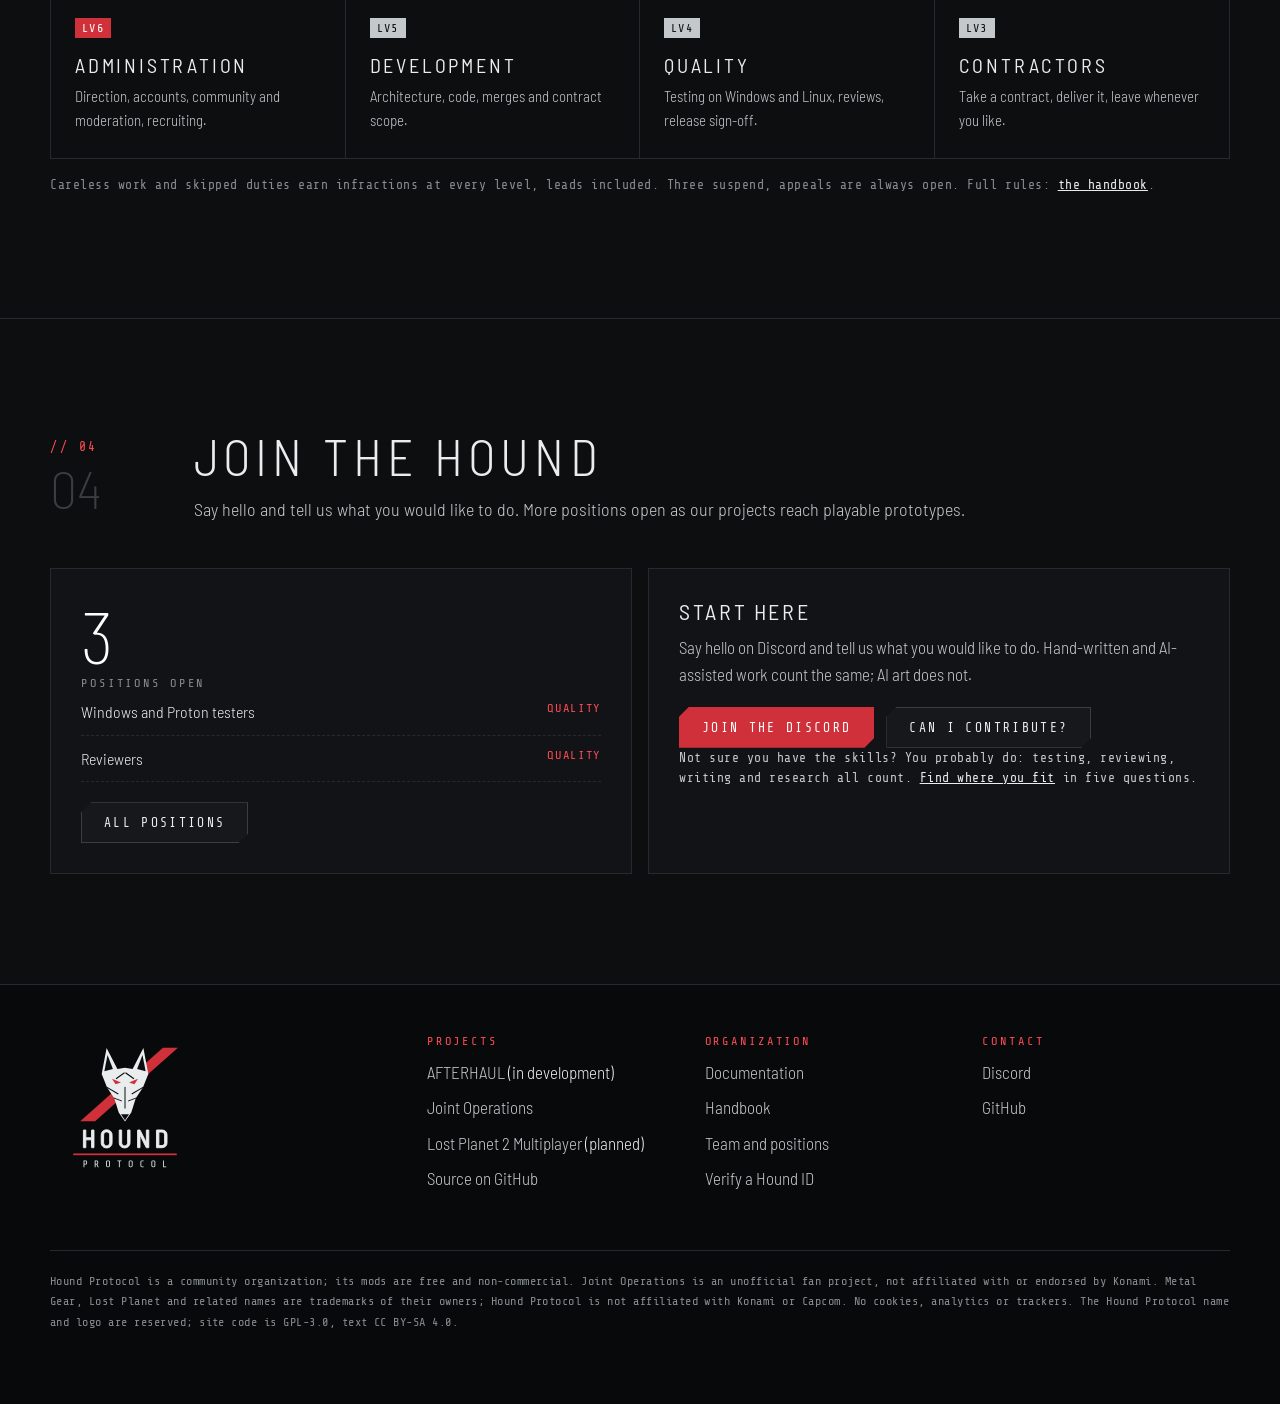
==== commit c76ceff3: "Documentation overhaul: Library and Handbook zones, drawers, search, printable sheets Laid out like " ====
--- a/index.html
+++ b/index.html
@@ -105,7 +105,7 @@
         <div class="dept"><span class="lv">LV4</span><h3>Quality</h3><p>Testing on Windows and Linux, reviews, release sign-off.</p></div>
         <div class="dept"><span class="lv">LV3</span><h3>Contractors</h3><p>Take a contract, deliver it, leave whenever you like.</p></div>
       </div>
-      <p class="note rv">Careless work and skipped duties earn infractions at every level, leads included. Three suspend, appeals are always open. Full rules: <a href="https://hound-protocol.github.io/joint-operations-web/#/guides">the handbook</a>.</p>
+      <p class="note rv">Careless work and skipped duties earn infractions at every level, leads included. Three suspend, appeals are always open. Full rules: <a href="docs.html#handbook">the handbook</a>.</p>
     </div>
   </section>
 
@@ -115,8 +115,8 @@
       <div class="join">
         <div class="panel rv" data-d="0"><div class="big-num" id="openNum">3<small>positions open</small></div><ul class="open-list" id="openList"><li>Windows and Proton testers<span>Quality</span></li><li>Reviewers<span>Quality</span></li></ul><a class="btn" href="https://hound-protocol.github.io/joint-operations-web/#/team">All positions</a></div>
         <div class="panel rv" data-d="150"><h3>Start here</h3><p>Say hello on Discord and tell us what you would like to do. Hand-written and AI-assisted work count the same; AI art does not.</p>
-          <div class="cta" style="display:flex;flex-wrap:wrap;gap:12px"><a class="btn red" href="https://discord.gg/QTpJ89kMCM" target="_blank" rel="noopener noreferrer">Join the Discord</a><a class="btn" href="https://hound-protocol.github.io/joint-operations-web/#/guides/hp-gde-017">Can I contribute?</a></div>
-          <p class="note">Not sure you have the skills? You probably do: testing, reviewing, writing and research all count. <a href="https://hound-protocol.github.io/joint-operations-web/#/guides/hp-gde-017">Find where you fit</a> in five questions.</p></div>
+          <div class="cta" style="display:flex;flex-wrap:wrap;gap:12px"><a class="btn red" href="https://discord.gg/QTpJ89kMCM" target="_blank" rel="noopener noreferrer">Join the Discord</a><a class="btn" href="docs.html#hp-gde-017">Can I contribute?</a></div>
+          <p class="note">Not sure you have the skills? You probably do: testing, reviewing, writing and research all count. <a href="docs.html#hp-gde-017">Find where you fit</a> in five questions.</p></div>
       </div>
     </div>
   </section>
@@ -126,7 +126,7 @@
   <div class="wrap">
     <div><img class="lock" src="assets/brand/hound-protocol-lockup.svg" alt="Hound Protocol" width="150" height="138"></div>
     <div><h4>Projects</h4><ul><li><a href="#afterhaul">AFTERHAUL</a> (in development)</li><li><a href="https://hound-protocol.github.io/joint-operations-web/">Joint Operations</a></li><li><a href="#lost-planet-2">Lost Planet 2 Multiplayer</a> (planned)</li><li><a href="https://github.com/Hound-Protocol/Joint-Operations">Source on GitHub</a></li></ul></div>
-    <div><h4>Organization</h4><ul><li><a href="docs.html">Documentation</a></li><li><a href="https://hound-protocol.github.io/joint-operations-web/#/team">Team and positions</a></li><li><a href="https://hound-protocol.github.io/joint-operations-web/#/guides">Handbook</a></li><li><a href="https://hound-protocol.github.io/joint-operations-web/#/verify">Verify a Hound ID</a></li></ul></div>
+    <div><h4>Organization</h4><ul><li><a href="docs.html">Documentation</a></li><li><a href="docs.html#handbook">Handbook</a></li><li><a href="https://hound-protocol.github.io/joint-operations-web/#/team">Team and positions</a></li><li><a href="https://hound-protocol.github.io/joint-operations-web/#/verify">Verify a Hound ID</a></li></ul></div>
     <div><h4>Contact</h4><ul><li><a href="https://discord.gg/QTpJ89kMCM">Discord</a></li><li><a href="https://github.com/Hound-Protocol">GitHub</a></li></ul></div>
     <p class="fine">Hound Protocol is a community organization; its mods are free and non-commercial. Joint Operations is an unofficial fan project, not affiliated with or endorsed by Konami. Metal Gear, Lost Planet and related names are trademarks of their owners; Hound Protocol is not affiliated with Konami or Capcom. No cookies, analytics or trackers. The Hound Protocol name and logo are reserved; site code is GPL-3.0, text CC BY-SA 4.0.</p>
   </div>
--- a/assets/css/hp.css
+++ b/assets/css/hp.css
@@ -235,42 +235,6 @@
 .docs-head { margin-bottom: 40px; max-width: 760px; }
 .docs-head h1 { margin: 14px 0 10px; font: 300 clamp(38px, 5vw, 64px)/1 var(--ui); letter-spacing: .1em; text-transform: uppercase; }
 .docs-head .lead { margin: 0; color: var(--fg-2); }
-.docs-layout { display: grid; grid-template-columns: 260px minmax(0, 1fr); gap: 34px; align-items: start; }
-.docs-list { position: sticky; top: 86px; max-height: calc(100vh - 110px); overflow: auto; padding: 22px; border: 1px solid var(--line); background: rgba(20,22,25,.8); }
-.docs-list .d-group + .d-group { margin-top: 22px; }
-.docs-list h4 { margin: 0 0 10px; font: 400 12px/1 var(--mono); letter-spacing: .24em; text-transform: uppercase; color: var(--red-hi); }
-.docs-list ul { list-style: none; margin: 0; padding: 0; }
-.docs-list li { margin: 0; }
-.docs-list a { display: block; padding: 7px 10px; border-left: 2px solid transparent; color: var(--fg-2); text-decoration: none; font-size: 16px; transition: color .25s, border-color .25s, background-color .25s; }
-.docs-list a:hover { color: #fff; background: rgba(255,255,255,.04); }
-.docs-list a.on { color: #fff; border-left-color: var(--red); background: var(--red-lo); }
-.docs-list small { display: block; padding: 0 10px 6px 12px; font: 400 12px/1.5 var(--mono); color: var(--dim); }
-.docs-view { min-width: 0; padding: 34px 40px 44px; border: 1px solid var(--line); background: rgba(13,14,16,.86); }
-.docs-view .d-meta { display: flex; justify-content: space-between; gap: 12px; margin-bottom: 18px; font: 400 12px/1 var(--mono); letter-spacing: .18em; text-transform: uppercase; color: var(--dim); }
-.docs-view .d-meta a { color: var(--fg-2); }
-.docs-view h1 { margin: 0 0 16px; font: 300 clamp(30px, 3.4vw, 42px)/1.1 var(--ui); letter-spacing: .06em; }
-.docs-view h2 { margin: 34px 0 12px; padding-top: 18px; border-top: 1px solid var(--line); font: 400 24px/1.2 var(--ui); letter-spacing: .08em; text-transform: uppercase; }
-.docs-view h3 { margin: 26px 0 8px; font: 500 19px/1.3 var(--ui); letter-spacing: .04em; }
-.docs-view h4 { margin: 20px 0 6px; font: 400 13px/1 var(--mono); letter-spacing: .18em; text-transform: uppercase; color: var(--fg-2); }
-.docs-view p, .docs-view li { color: var(--fg-2); }
-.docs-view b { color: var(--fg); font-weight: 500; }
-.docs-view a { color: #fff; text-decoration-color: var(--red); text-underline-offset: 3px; }
-.docs-view ul, .docs-view ol { padding-left: 22px; }
-.docs-view li { margin: 4px 0; }
-.docs-view code { padding: 1px 6px; font: 400 .88em var(--mono); background: var(--bg-2); border: 1px solid var(--line); }
-.docs-view pre { overflow: auto; padding: 16px 18px; background: var(--ink); border: 1px solid var(--line); }
-.docs-view pre code { padding: 0; border: 0; background: none; }
-.docs-view blockquote { margin: 18px 0; padding: 4px 18px; border-left: 2px solid var(--red); background: var(--red-lo); }
-.docs-view hr { border: 0; border-top: 1px solid var(--line); margin: 28px 0; }
-.docs-view .tbl { overflow-x: auto; margin: 16px 0; }
-.docs-view table { width: 100%; border-collapse: collapse; font-size: 15px; }
-.docs-view th { padding: 10px 12px; text-align: left; font: 400 12px/1.3 var(--mono); letter-spacing: .14em; text-transform: uppercase; color: var(--fg); background: var(--bg-2); border-bottom: 1px solid var(--line-2); }
-.docs-view td { padding: 9px 12px; border-bottom: 1px solid var(--line); color: var(--fg-2); vertical-align: top; }
-.docs-view .box { display: inline-block; width: 13px; height: 13px; margin-right: 8px; border: 1px solid var(--line-2); vertical-align: -1px; }
-.docs-view .box.on { background: var(--red); border-color: var(--red); }
 @media (max-width: 860px) {
   .docs-main { padding-top: 96px; }
-  .docs-layout { grid-template-columns: minmax(0, 1fr); gap: 20px; }
-  .docs-list { position: static; max-height: none; }
-  .docs-view { padding: 24px 18px 30px; }
-}
+}
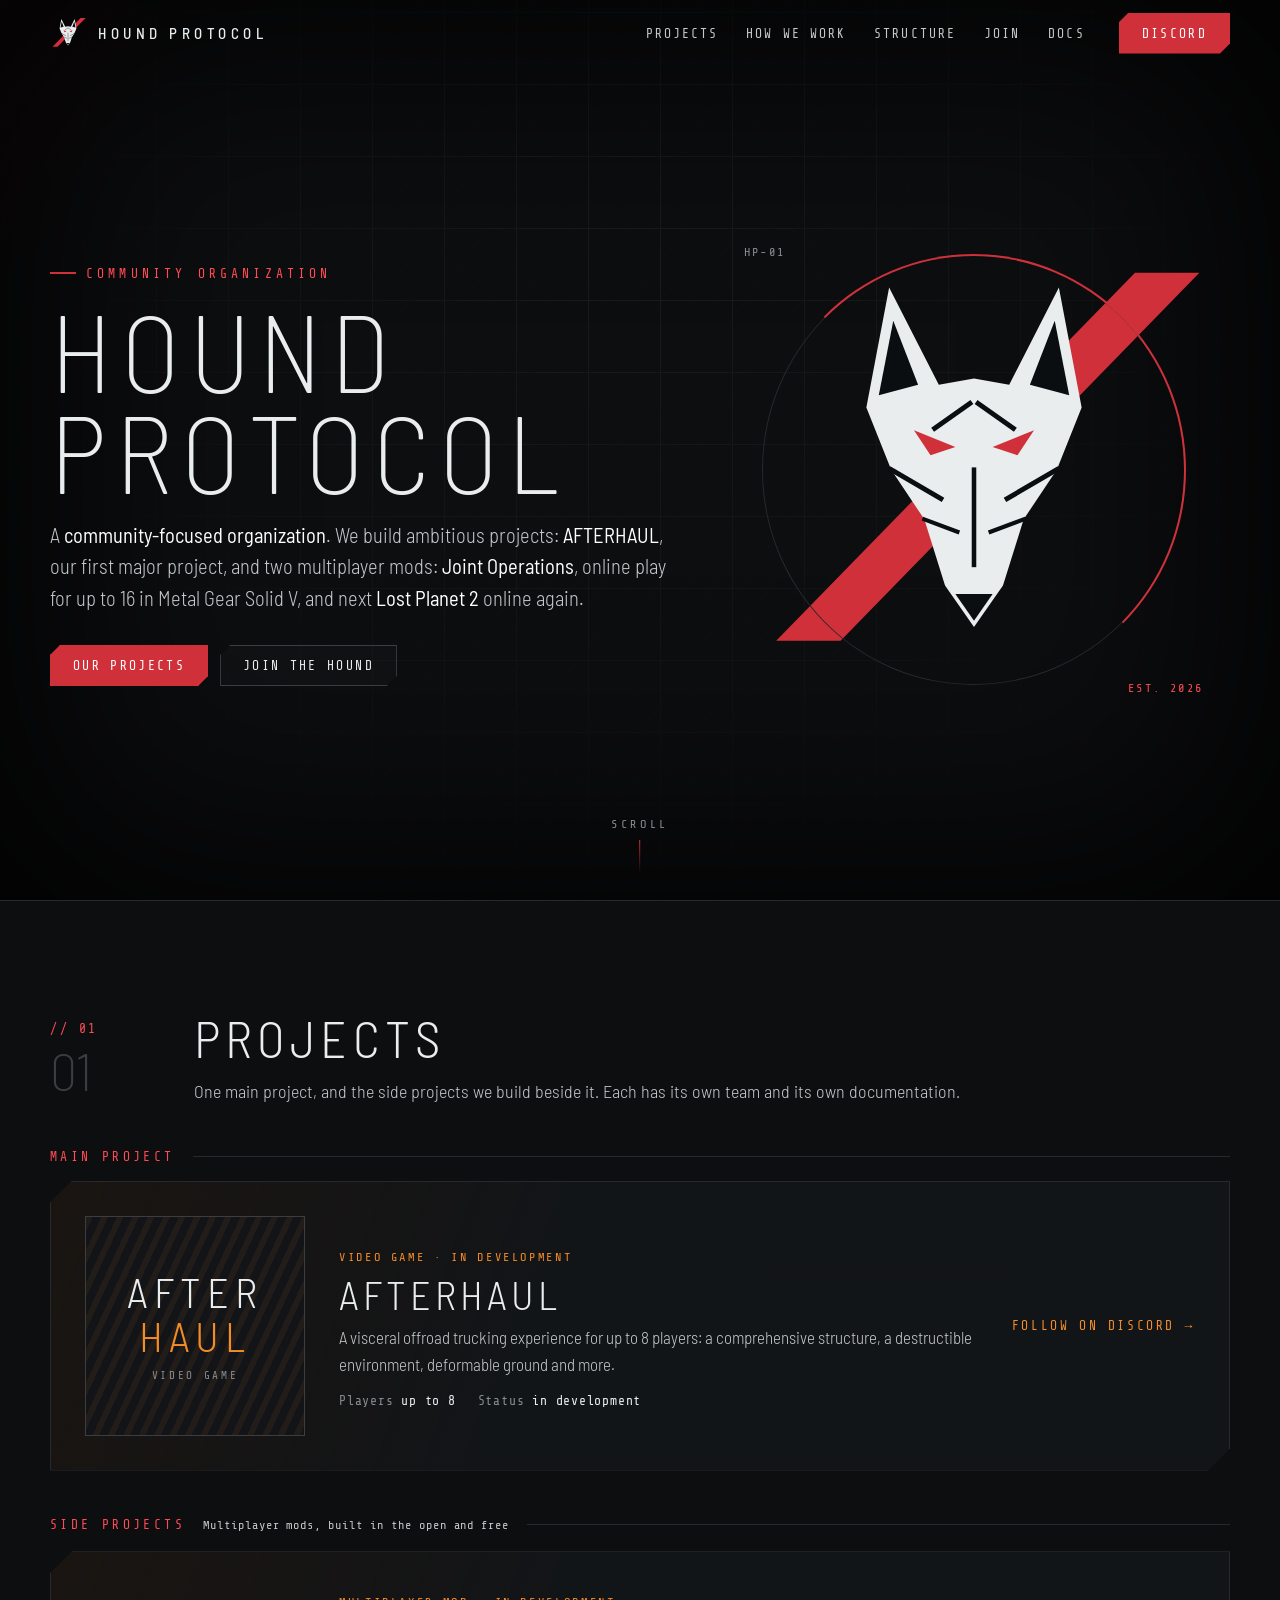
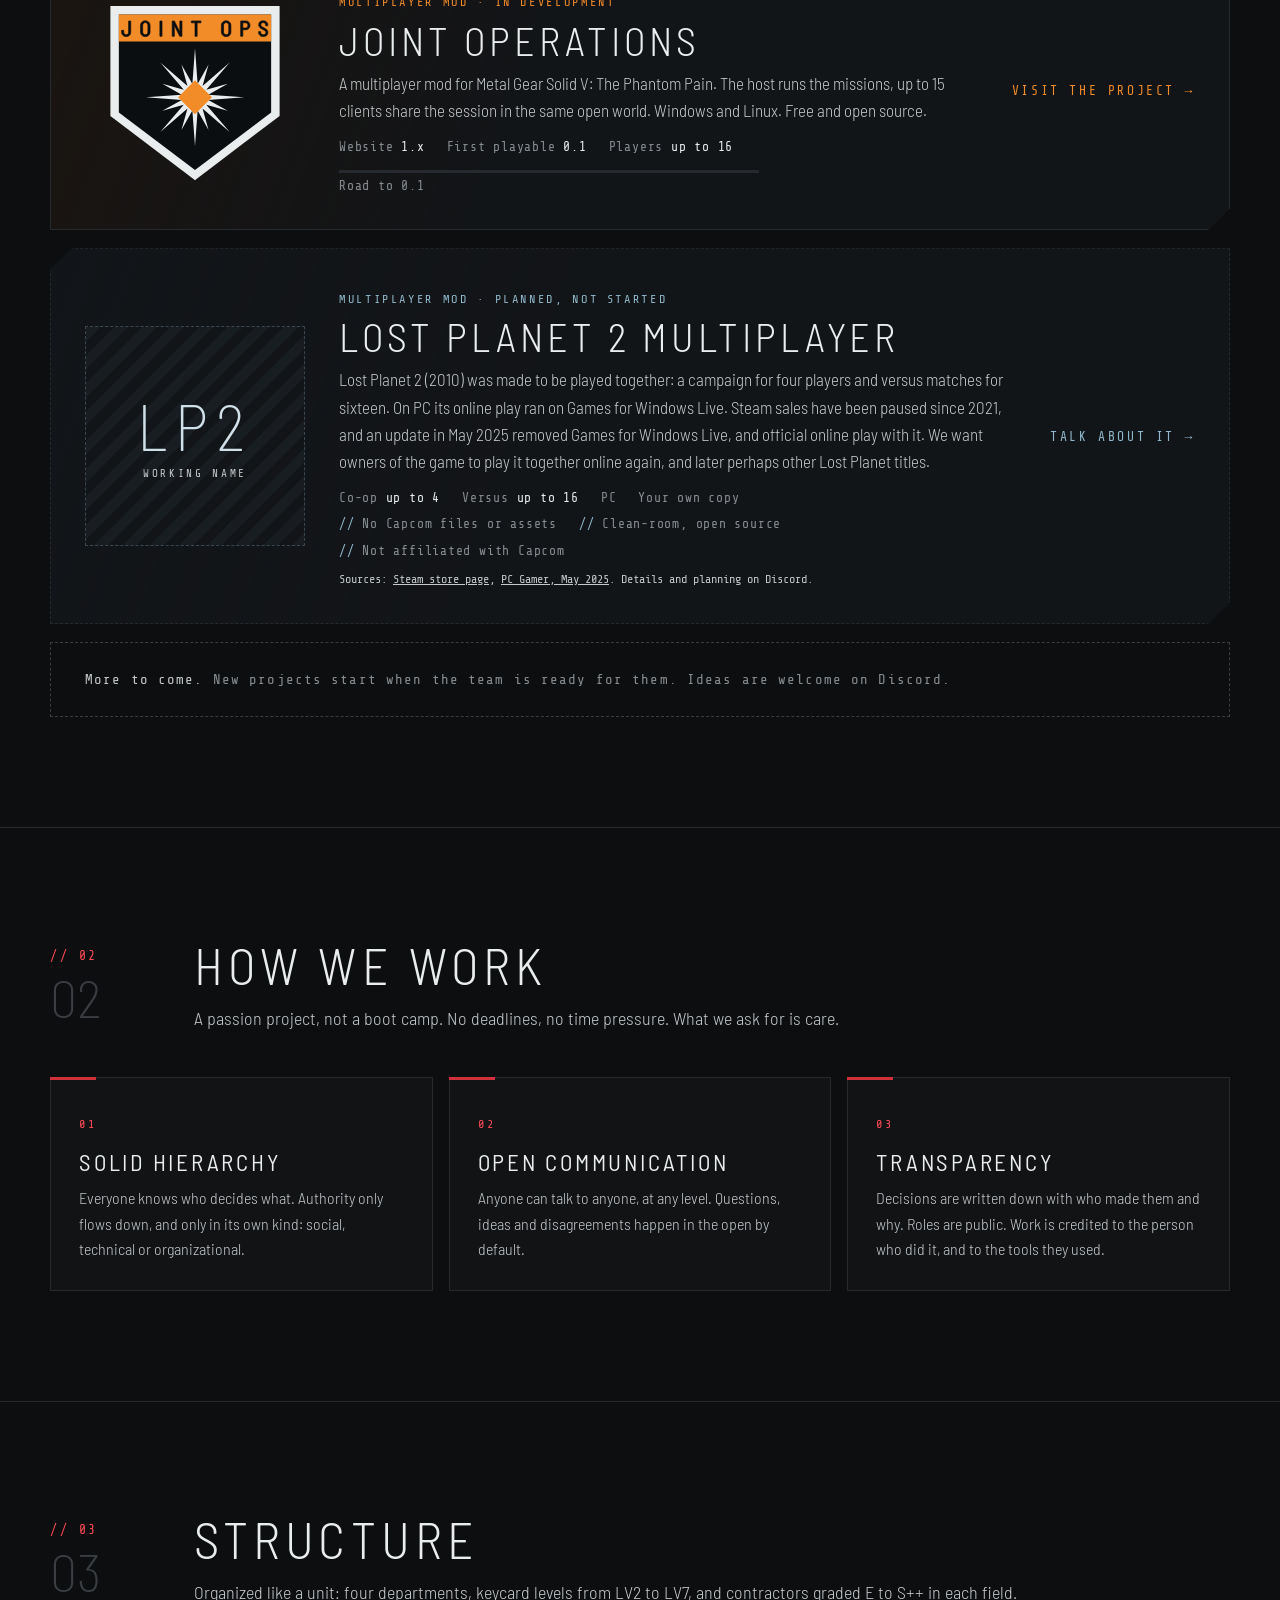
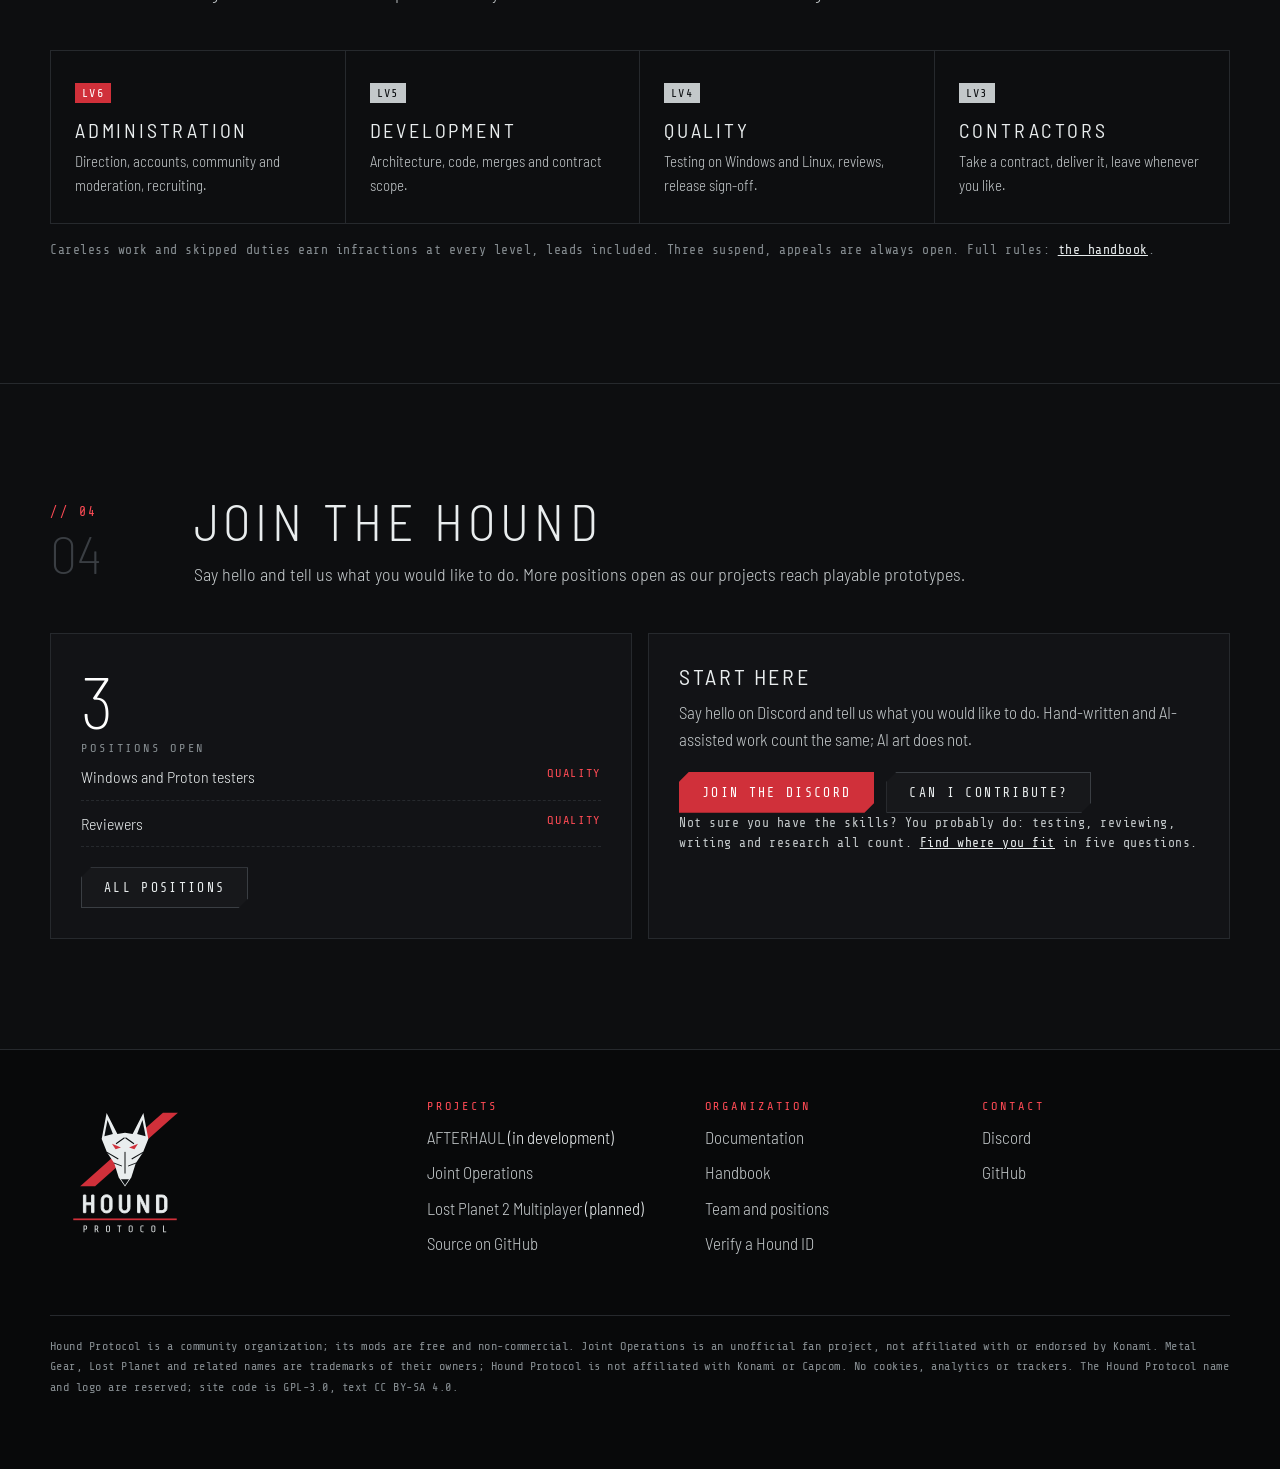
==== commit dbcf2e7a: "Documentation is organization-wide: rewrite Library and Handbook, add org checks, split main and sid" ====
--- a/index.html
+++ b/index.html
@@ -47,7 +47,8 @@
 
   <section class="s" id="projects">
     <div class="wrap">
-      <div class="s-head rv"><div class="s-num">// 01<b>01</b></div><div><h2>Projects</h2><p>AFTERHAUL, our first major project, leads the way. Beside it, two multiplayer mods, built in the open and free, each with its own plan.</p></div></div>
+      <div class="s-head rv"><div class="s-num">// 01<b>01</b></div><div><h2>Projects</h2><p>One main project, and the side projects we build beside it. Each has its own team and its own documentation.</p></div></div>
+      <h3 class="grp rv"><span>Main project</span></h3>
       <article class="proj ah rv wipe" id="afterhaul" aria-labelledby="ahTitle">
         <div class="ah-mark" aria-hidden="true"><b>AFTER</b><b>HAUL</b><span>Video game</span></div>
         <div>
@@ -58,6 +59,7 @@
         </div>
         <a class="go" href="https://discord.gg/QTpJ89kMCM" target="_blank" rel="noopener noreferrer">Follow on Discord →</a>
       </article>
+      <h3 class="grp rv"><span>Side projects</span><small>Multiplayer mods, built in the open and free</small></h3>
       <a class="proj mod rv wipe" href="https://hound-protocol.github.io/joint-operations-web/">
         <img src="assets/brand/joint-operations-mark.svg" alt="Joint Operations" width="220" height="203">
         <div>
--- a/assets/css/hp.css
+++ b/assets/css/hp.css
@@ -238,3 +238,11 @@
 @media (max-width: 860px) {
   .docs-main { padding-top: 96px; }
 }
+
+/* Project groups: the main project, then the side projects */
+.grp { display: flex; align-items: baseline; gap: 18px; margin: 46px 0 18px; font: 400 13px/1 var(--mono); letter-spacing: .26em; text-transform: uppercase; color: var(--fg-2); }
+.grp:first-of-type { margin-top: 8px; }
+.grp span { color: var(--red-hi); }
+.grp small { font: 400 12px/1.4 var(--mono); letter-spacing: .08em; text-transform: none; color: var(--fg-2); }
+.grp::after { content: ""; flex: 1; height: 1px; background: var(--line); order: 3; align-self: center; }
+@media (max-width: 700px) { .grp { flex-wrap: wrap; gap: 8px 14px; } .grp::after { flex-basis: 100%; order: 4; } }
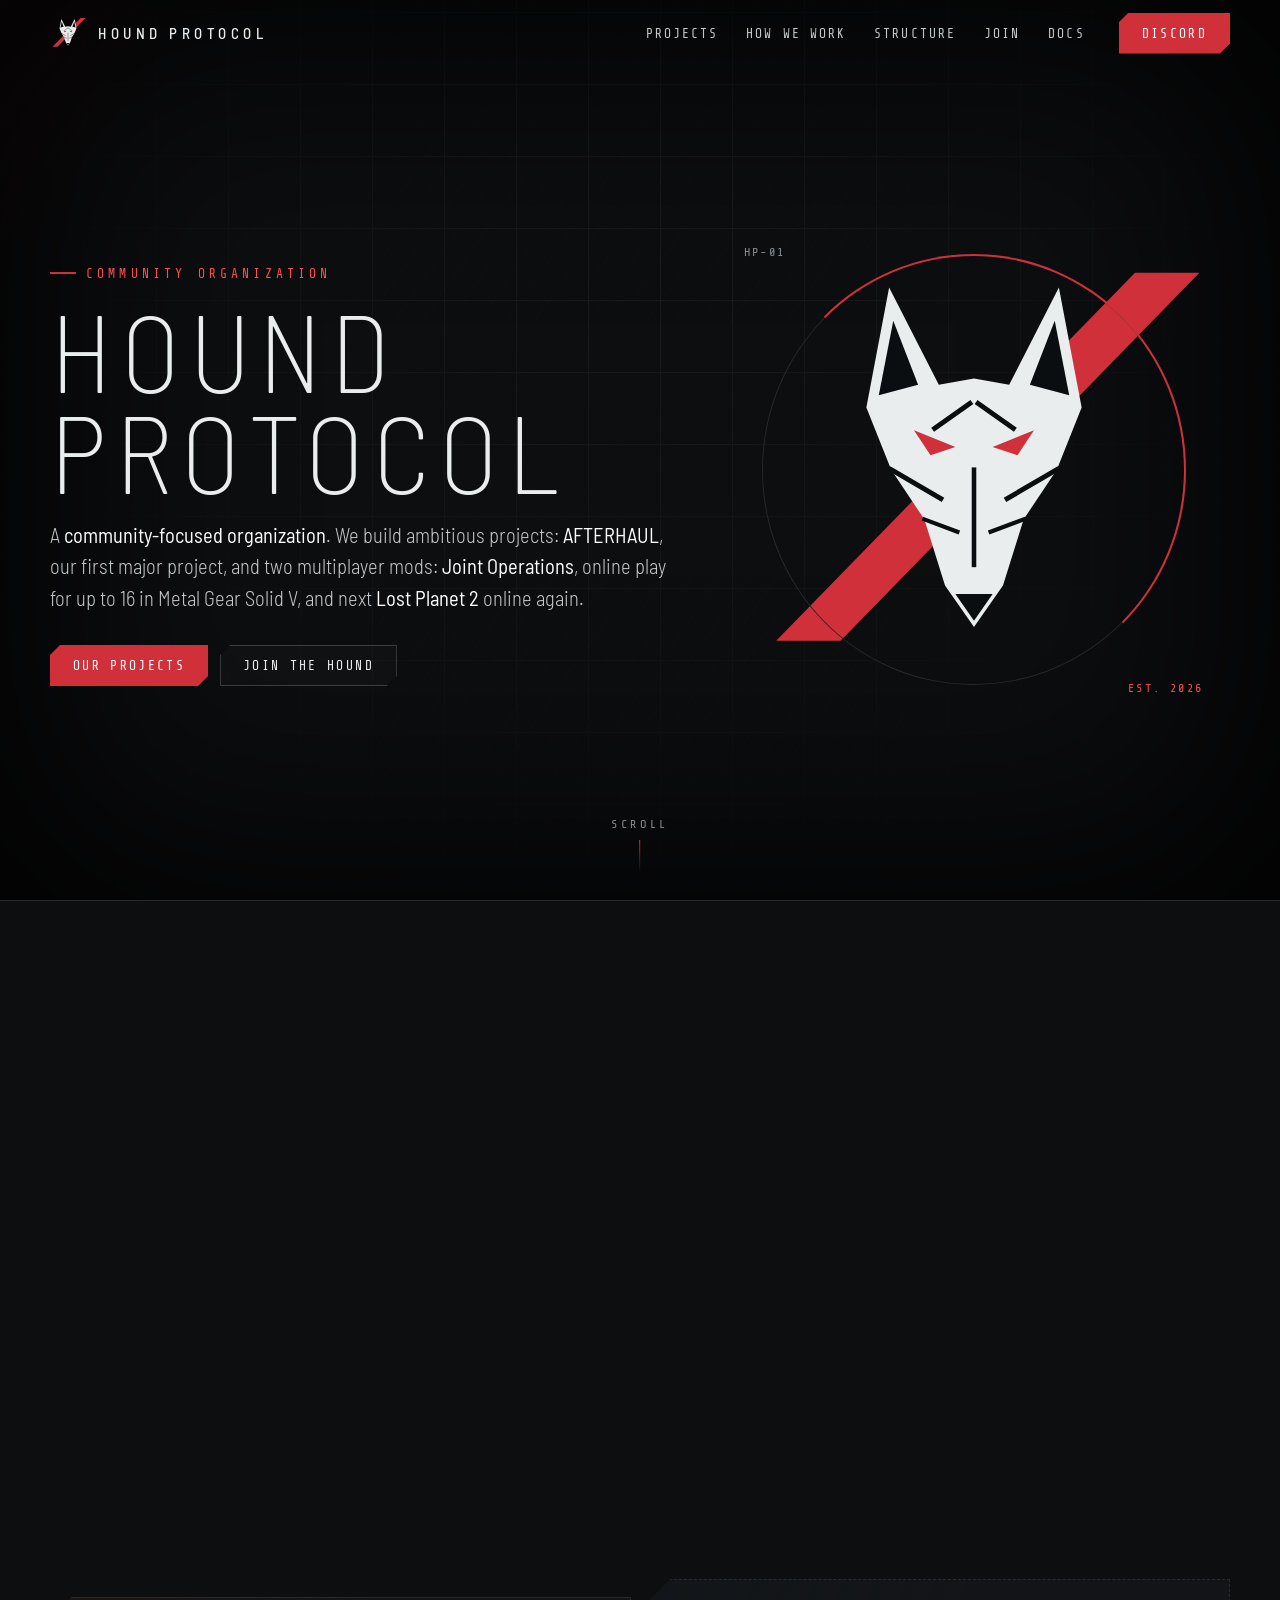
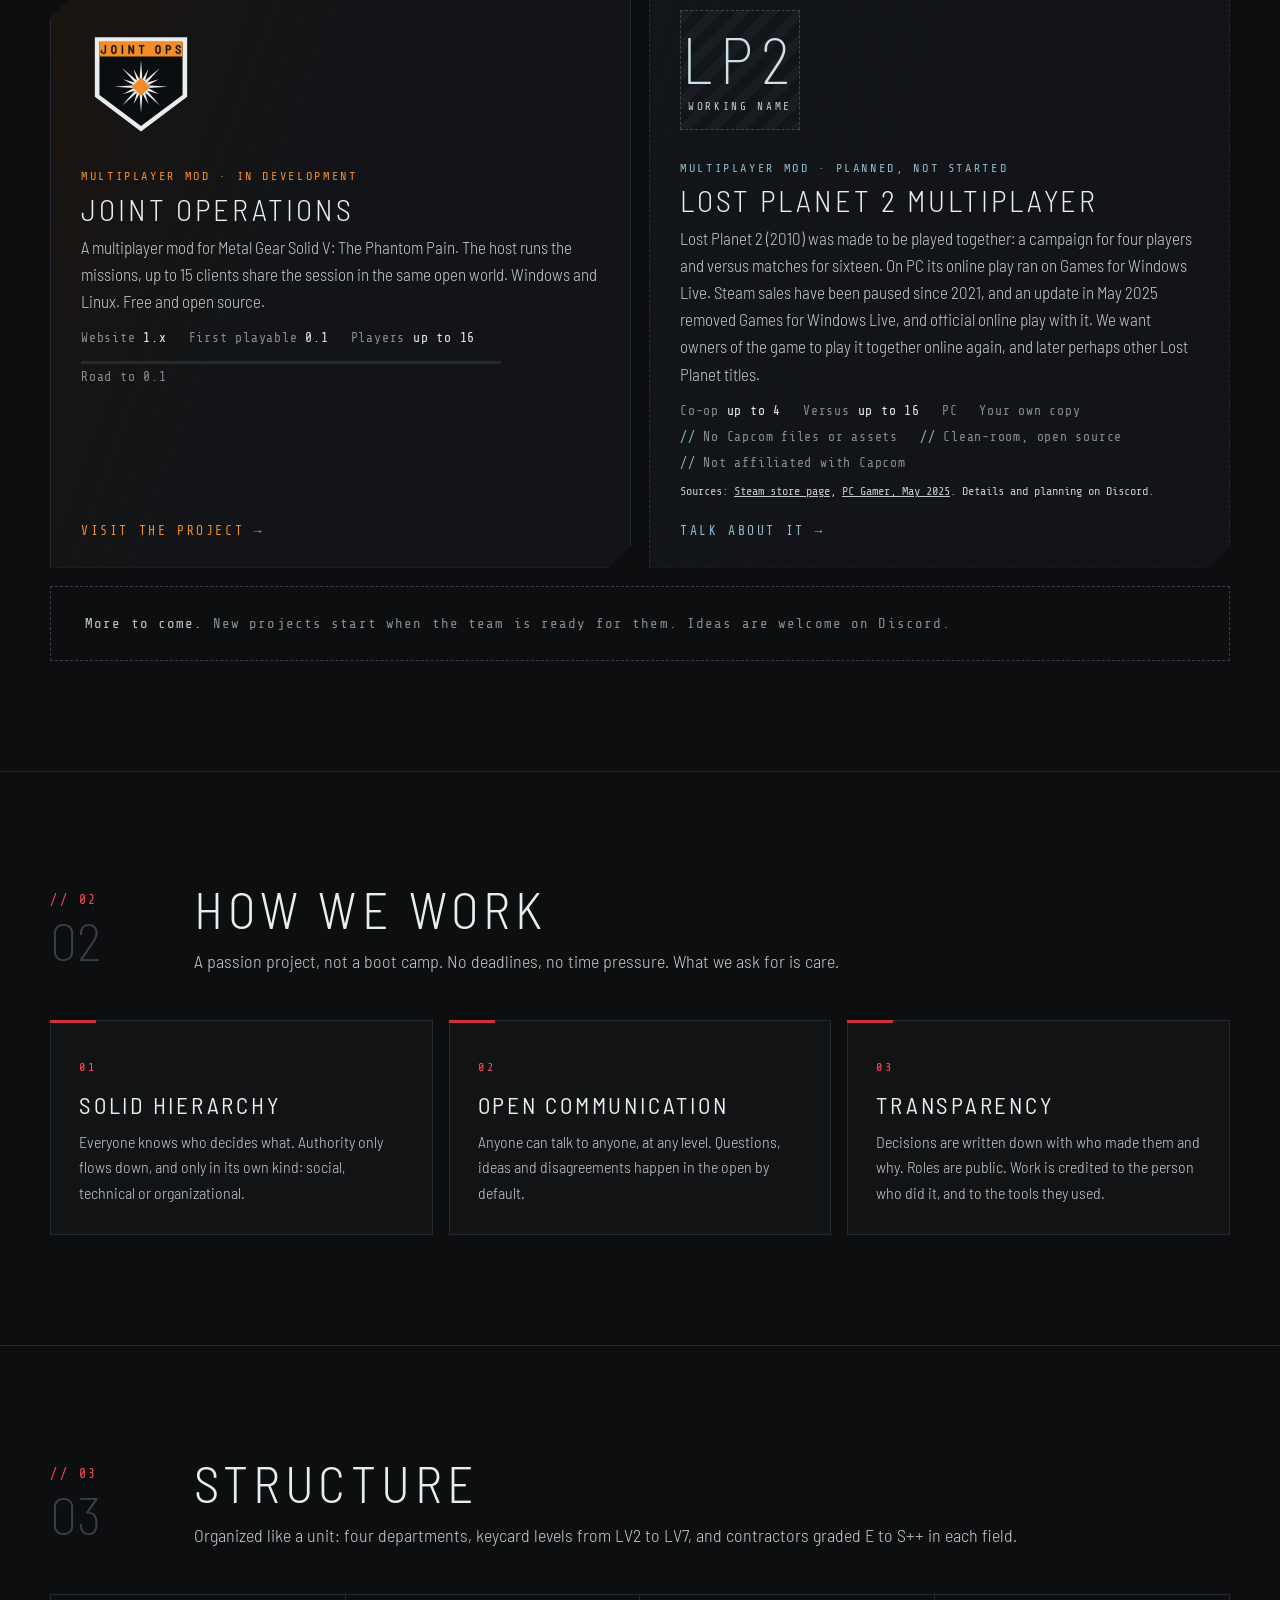
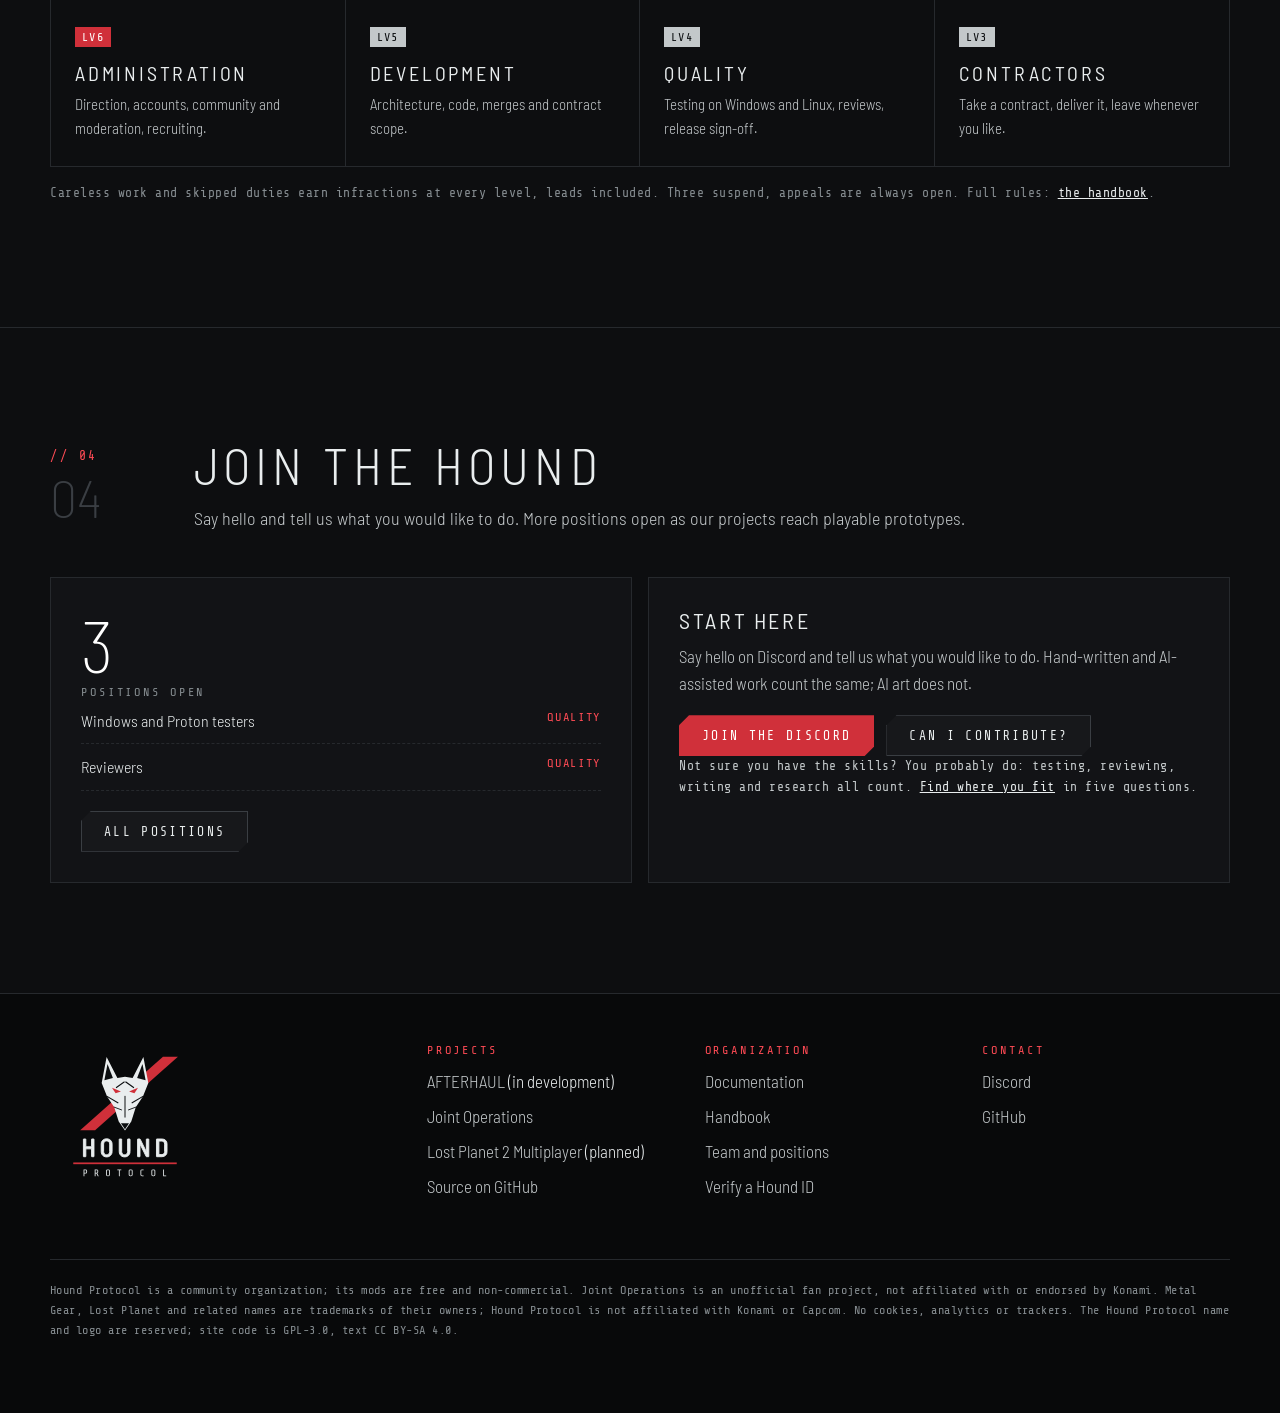
==== commit 2bc52b32: "Home: main project flagship plate and side projects grid Co-Authored-By: Claude Sonnet 5.5 <noreply@" ====
--- a/index.html
+++ b/index.html
@@ -48,7 +48,8 @@
   <section class="s" id="projects">
     <div class="wrap">
       <div class="s-head rv"><div class="s-num">// 01<b>01</b></div><div><h2>Projects</h2><p>One main project, and the side projects we build beside it. Each has its own team and its own documentation.</p></div></div>
-      <h3 class="grp rv"><span>Main project</span></h3>
+      <div class="tier main">
+        <div class="tier-tab rv" aria-hidden="true"><span>Main project</span><b>01</b></div>
       <article class="proj ah rv wipe" id="afterhaul" aria-labelledby="ahTitle">
         <div class="ah-mark" aria-hidden="true"><b>AFTER</b><b>HAUL</b><span>Video game</span></div>
         <div>
@@ -59,7 +60,10 @@
         </div>
         <a class="go" href="https://discord.gg/QTpJ89kMCM" target="_blank" rel="noopener noreferrer">Follow on Discord →</a>
       </article>
-      <h3 class="grp rv"><span>Side projects</span><small>Multiplayer mods, built in the open and free</small></h3>
+      </div>
+      <div class="tier side">
+        <div class="tier-head rv"><span class="tier-label">Side projects</span><b>02</b><i aria-hidden="true"></i><em>Multiplayer mods, built in the open and free</em></div>
+        <div class="side-grid">
       <a class="proj mod rv wipe" href="https://hound-protocol.github.io/joint-operations-web/">
         <img src="assets/brand/joint-operations-mark.svg" alt="Joint Operations" width="220" height="203">
         <div>
@@ -83,6 +87,8 @@
         </div>
         <a class="go" href="https://discord.gg/QTpJ89kMCM" target="_blank" rel="noopener noreferrer">Talk about it →</a>
       </article>
+        </div>
+      </div>
       <div class="next rv" data-d="150"><b>More to come.</b> New projects start when the team is ready for them. Ideas are welcome on Discord.</div>
     </div>
   </section>
--- a/assets/css/hp.css
+++ b/assets/css/hp.css
@@ -239,10 +239,36 @@
   .docs-main { padding-top: 96px; }
 }
 
-/* Project groups: the main project, then the side projects */
-.grp { display: flex; align-items: baseline; gap: 18px; margin: 46px 0 18px; font: 400 13px/1 var(--mono); letter-spacing: .26em; text-transform: uppercase; color: var(--fg-2); }
-.grp:first-of-type { margin-top: 8px; }
-.grp span { color: var(--red-hi); }
-.grp small { font: 400 12px/1.4 var(--mono); letter-spacing: .08em; text-transform: none; color: var(--fg-2); }
-.grp::after { content: ""; flex: 1; height: 1px; background: var(--line); order: 3; align-self: center; }
-@media (max-width: 700px) { .grp { flex-wrap: wrap; gap: 8px 14px; } .grp::after { flex-basis: 100%; order: 4; } }
+/* Project tiers: the main project is a flagship plate with a red dossier tab; side projects sit in a quieter grid */
+.tier.main { position: relative; display: grid; grid-template-columns: 54px minmax(0, 1fr); gap: 0; }
+.tier-tab { position: relative; margin: 0; display: flex; flex-direction: column; align-items: center; justify-content: space-between; padding: 22px 0; background: var(--red); color: #fff;
+  -webkit-clip-path: polygon(0 0, 100% 0, 100% calc(100% - 22px), calc(100% - 22px) 100%, 0 100%); clip-path: polygon(0 0, 100% 0, 100% calc(100% - 22px), calc(100% - 22px) 100%, 0 100%); }
+.tier-tab span { writing-mode: vertical-rl; transform: rotate(180deg); font: 400 14px/1 var(--mono); letter-spacing: .34em; text-transform: uppercase; }
+.tier-tab b { font: 200 26px/1 var(--ui); letter-spacing: 0; opacity: .85; }
+.tier.main .proj.ah { border-left: 0; padding: 44px 40px 44px 44px; background: linear-gradient(110deg, rgba(208,48,58,.10), rgba(20,22,25,.88) 46%); border-color: var(--line-2);
+  -webkit-clip-path: polygon(0 0, 100% 0, 100% calc(100% - 22px), calc(100% - 22px) 100%, 0 100%); clip-path: polygon(0 0, 100% 0, 100% calc(100% - 22px), calc(100% - 22px) 100%, 0 100%); }
+.tier.main .proj.ah::before { content: ""; position: absolute; top: 0; left: 0; right: 0; height: 2px; background: linear-gradient(90deg, var(--red-hi), transparent 60%); }
+.tier.main .proj.ah h3 { font-size: clamp(44px, 5.4vw, 68px); }
+.tier.main .proj.ah p { font-size: 18px; max-width: 34em; }
+.tier.main .proj.ah:hover { border-color: var(--red); transform: none; }
+.tier.side { margin-top: 64px; }
+.tier-head { display: flex; align-items: center; gap: 16px; margin-bottom: 22px; }
+.tier-label { padding: 9px 18px 9px 16px; border: 1px solid var(--line-2); font: 400 13px/1 var(--mono); letter-spacing: .3em; text-transform: uppercase; color: var(--fg);
+  -webkit-clip-path: polygon(0 0, calc(100% - 12px) 0, 100% 12px, 100% 100%, 0 100%); clip-path: polygon(0 0, calc(100% - 12px) 0, 100% 12px, 100% 100%, 0 100%); }
+.tier-head b { font: 200 26px/1 var(--ui); color: var(--line-2); }
+.tier-head i { flex: 1; height: 1px; background: linear-gradient(90deg, var(--line-2), transparent); }
+.tier-head em { font: 400 12px/1.4 var(--mono); letter-spacing: .08em; font-style: normal; color: var(--dim); text-align: right; }
+.side-grid { display: grid; grid-template-columns: repeat(2, minmax(0, 1fr)); gap: 18px; align-items: stretch; }
+.side-grid .proj { grid-template-columns: 1fr; grid-template-rows: auto 1fr auto; align-items: start; align-content: stretch; gap: 22px; padding: 30px; }
+.side-grid .proj img { width: 120px; }
+.side-grid .proj .ph { width: 120px; }
+.side-grid .proj.planned { margin-top: 0; }
+.side-grid .proj h3 { font-size: 30px; }
+.side-grid .proj .go { align-self: end; }
+@media (max-width: 900px) { .side-grid { grid-template-columns: 1fr; } .tier-head em { display: none; } }
+@media (max-width: 700px) {
+  .tier.main { grid-template-columns: 1fr; }
+  .tier-tab { flex-direction: row; padding: 12px 18px; -webkit-clip-path: none; clip-path: none; }
+  .tier-tab span { writing-mode: horizontal-tb; transform: none; }
+  .tier.main .proj.ah { padding: 26px; }
+}
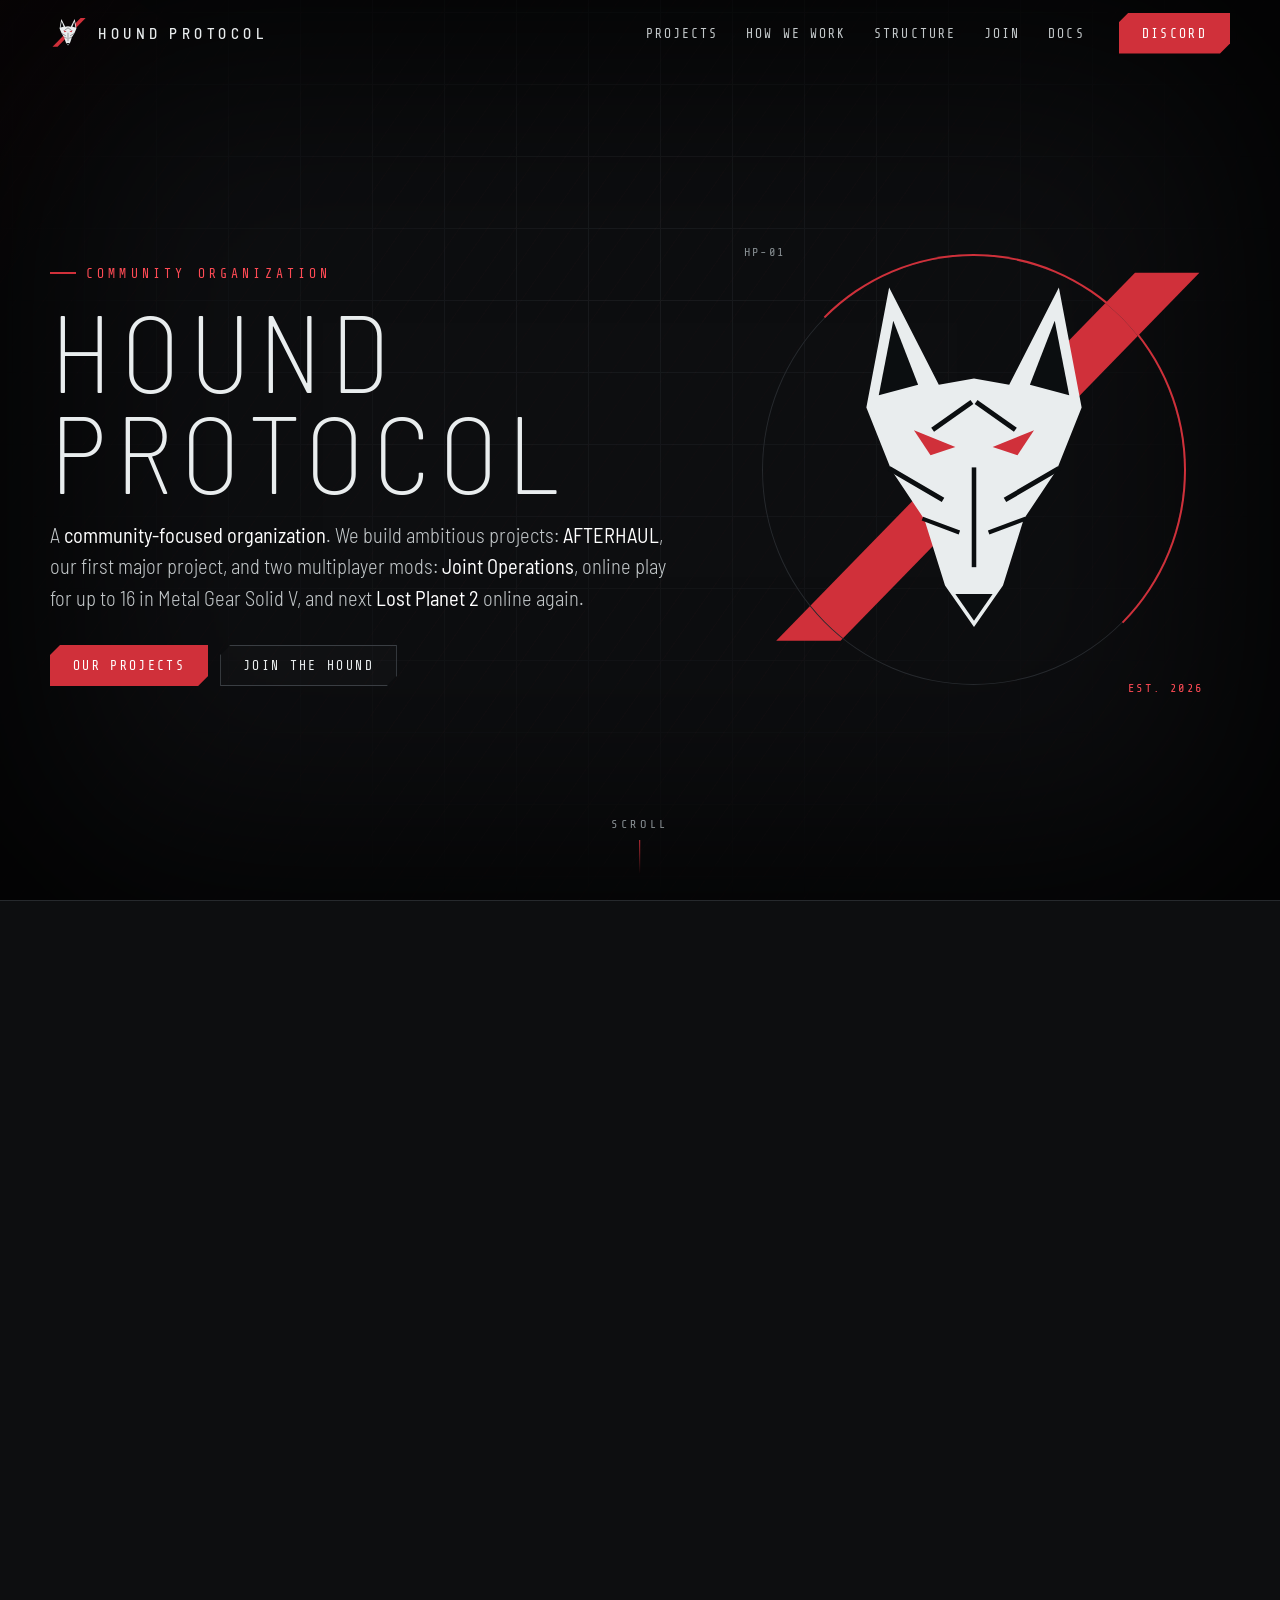
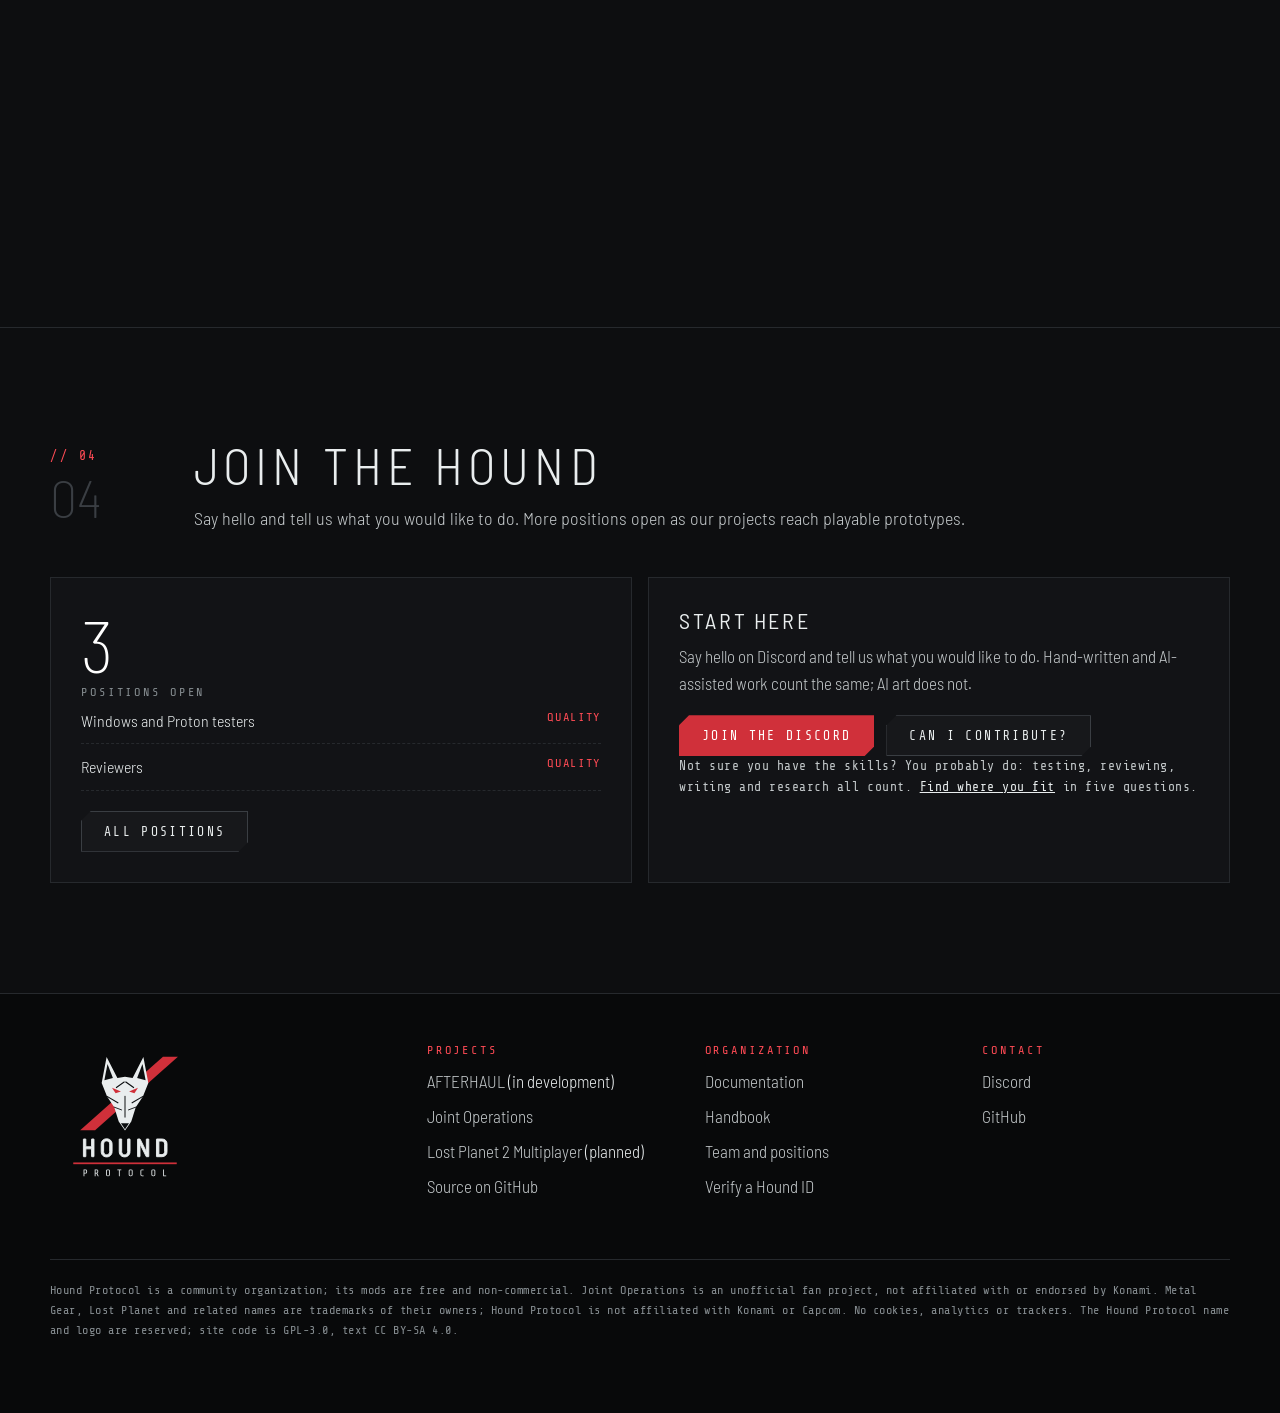
==== commit 37c9d609: "Home: link the AFTERHAUL plate and footer to the AFTERHAUL preview website Co-Authored-By: Claude So" ====
--- a/index.html
+++ b/index.html
@@ -56,9 +56,9 @@
           <span class="tag">Video game · In development</span>
           <h3 id="ahTitle">AFTERHAUL</h3>
           <p>A visceral offroad trucking experience for up to 8 players: a comprehensive structure, a destructible environment, deformable ground and more.</p>
-          <ul class="facts"><li>Players <b>up to 8</b></li><li>Status <b>in development</b></li></ul>
+          <ul class="facts"><li>Players <b>up to 8</b></li><li>Status <b>in development</b></li><li>Community <b><a href="https://discord.gg/QTpJ89kMCM" target="_blank" rel="noopener noreferrer">Discord</a></b></li></ul>
         </div>
-        <a class="go" href="https://discord.gg/QTpJ89kMCM" target="_blank" rel="noopener noreferrer">Follow on Discord →</a>
+        <a class="go" href="https://hound-protocol.github.io/afterhaul-web/">Visit the website →</a>
       </article>
       </div>
       <div class="tier side">
@@ -133,7 +133,7 @@
 <footer>
   <div class="wrap">
     <div><img class="lock" src="assets/brand/hound-protocol-lockup.svg" alt="Hound Protocol" width="150" height="138"></div>
-    <div><h4>Projects</h4><ul><li><a href="#afterhaul">AFTERHAUL</a> (in development)</li><li><a href="https://hound-protocol.github.io/joint-operations-web/">Joint Operations</a></li><li><a href="#lost-planet-2">Lost Planet 2 Multiplayer</a> (planned)</li><li><a href="https://github.com/Hound-Protocol/Joint-Operations">Source on GitHub</a></li></ul></div>
+    <div><h4>Projects</h4><ul><li><a href="https://hound-protocol.github.io/afterhaul-web/">AFTERHAUL</a> (in development)</li><li><a href="https://hound-protocol.github.io/joint-operations-web/">Joint Operations</a></li><li><a href="#lost-planet-2">Lost Planet 2 Multiplayer</a> (planned)</li><li><a href="https://github.com/Hound-Protocol/Joint-Operations">Source on GitHub</a></li></ul></div>
     <div><h4>Organization</h4><ul><li><a href="docs.html">Documentation</a></li><li><a href="docs.html#handbook">Handbook</a></li><li><a href="https://hound-protocol.github.io/joint-operations-web/#/team">Team and positions</a></li><li><a href="https://hound-protocol.github.io/joint-operations-web/#/verify">Verify a Hound ID</a></li></ul></div>
     <div><h4>Contact</h4><ul><li><a href="https://discord.gg/QTpJ89kMCM">Discord</a></li><li><a href="https://github.com/Hound-Protocol">GitHub</a></li></ul></div>
     <p class="fine">Hound Protocol is a community organization; its mods are free and non-commercial. Joint Operations is an unofficial fan project, not affiliated with or endorsed by Konami. Metal Gear, Lost Planet and related names are trademarks of their owners; Hound Protocol is not affiliated with Konami or Capcom. No cookies, analytics or trackers. The Hound Protocol name and logo are reserved; site code is GPL-3.0, text CC BY-SA 4.0.</p>
